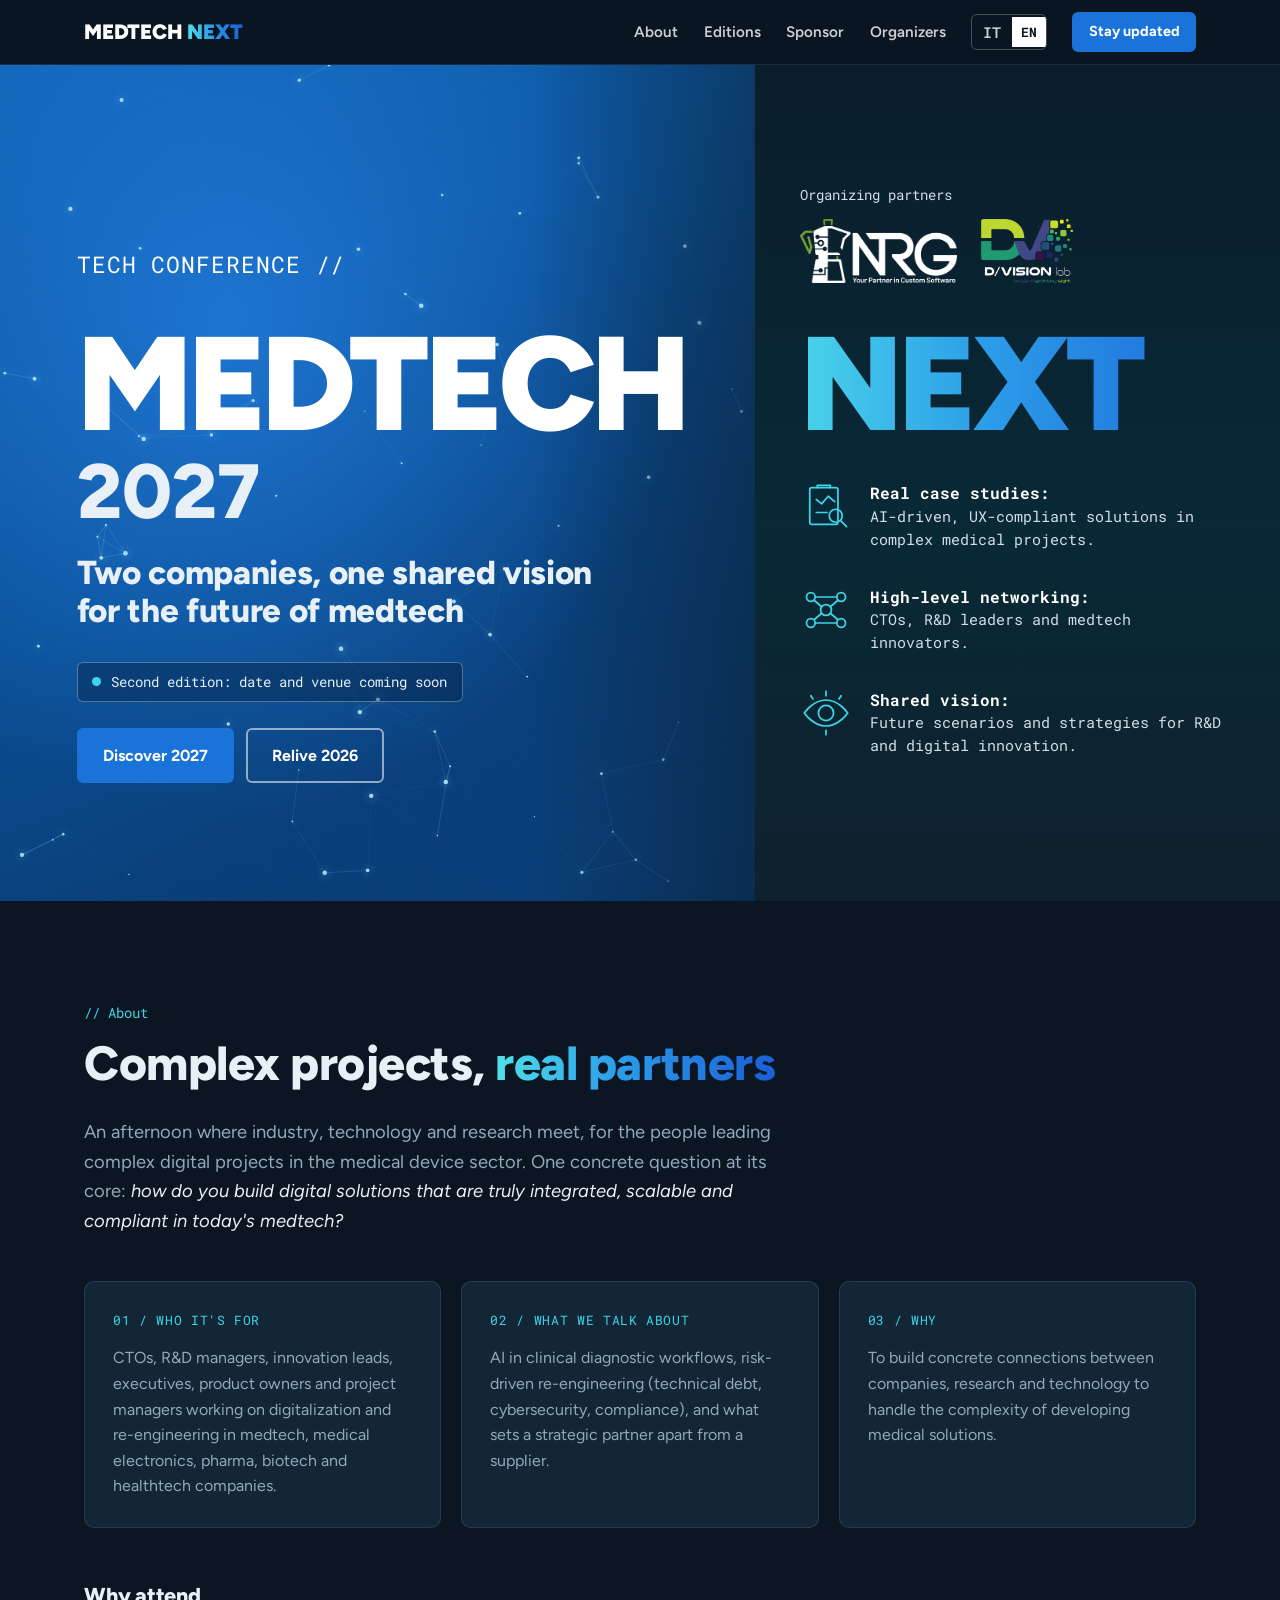
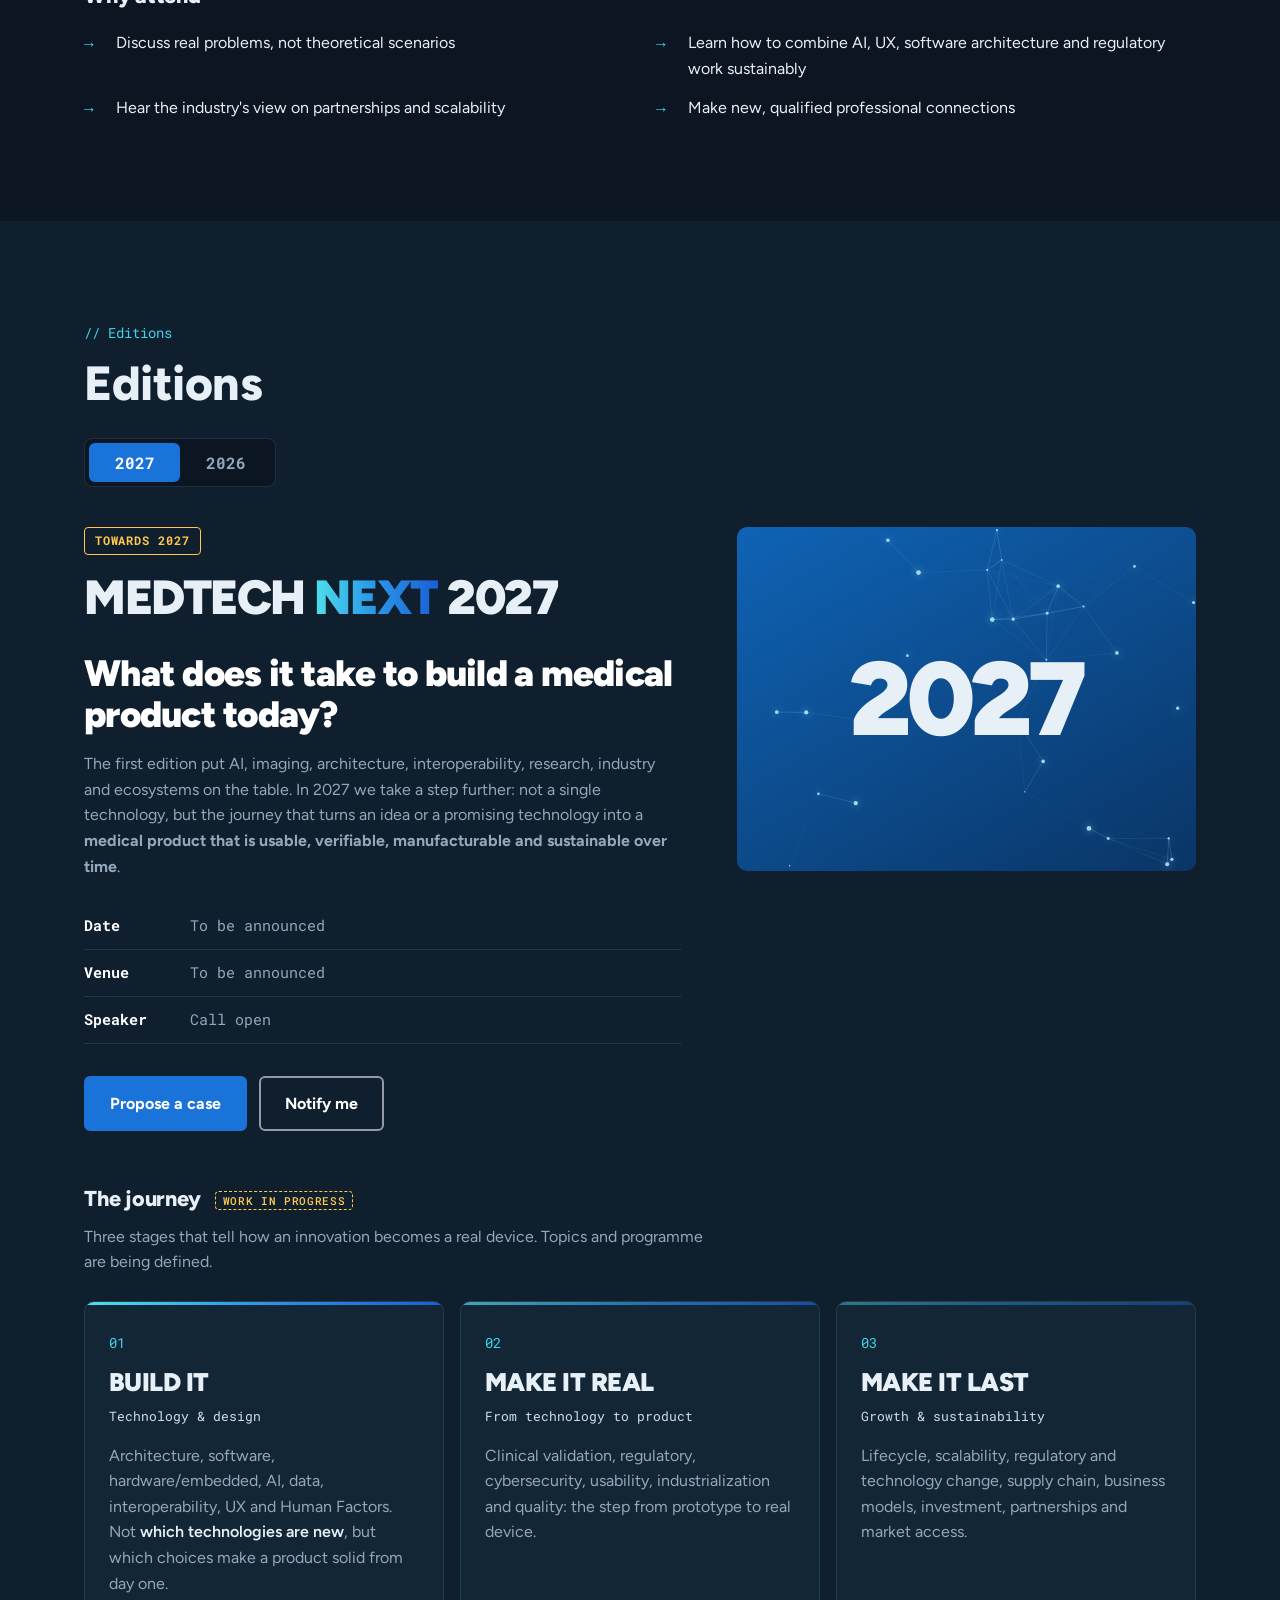
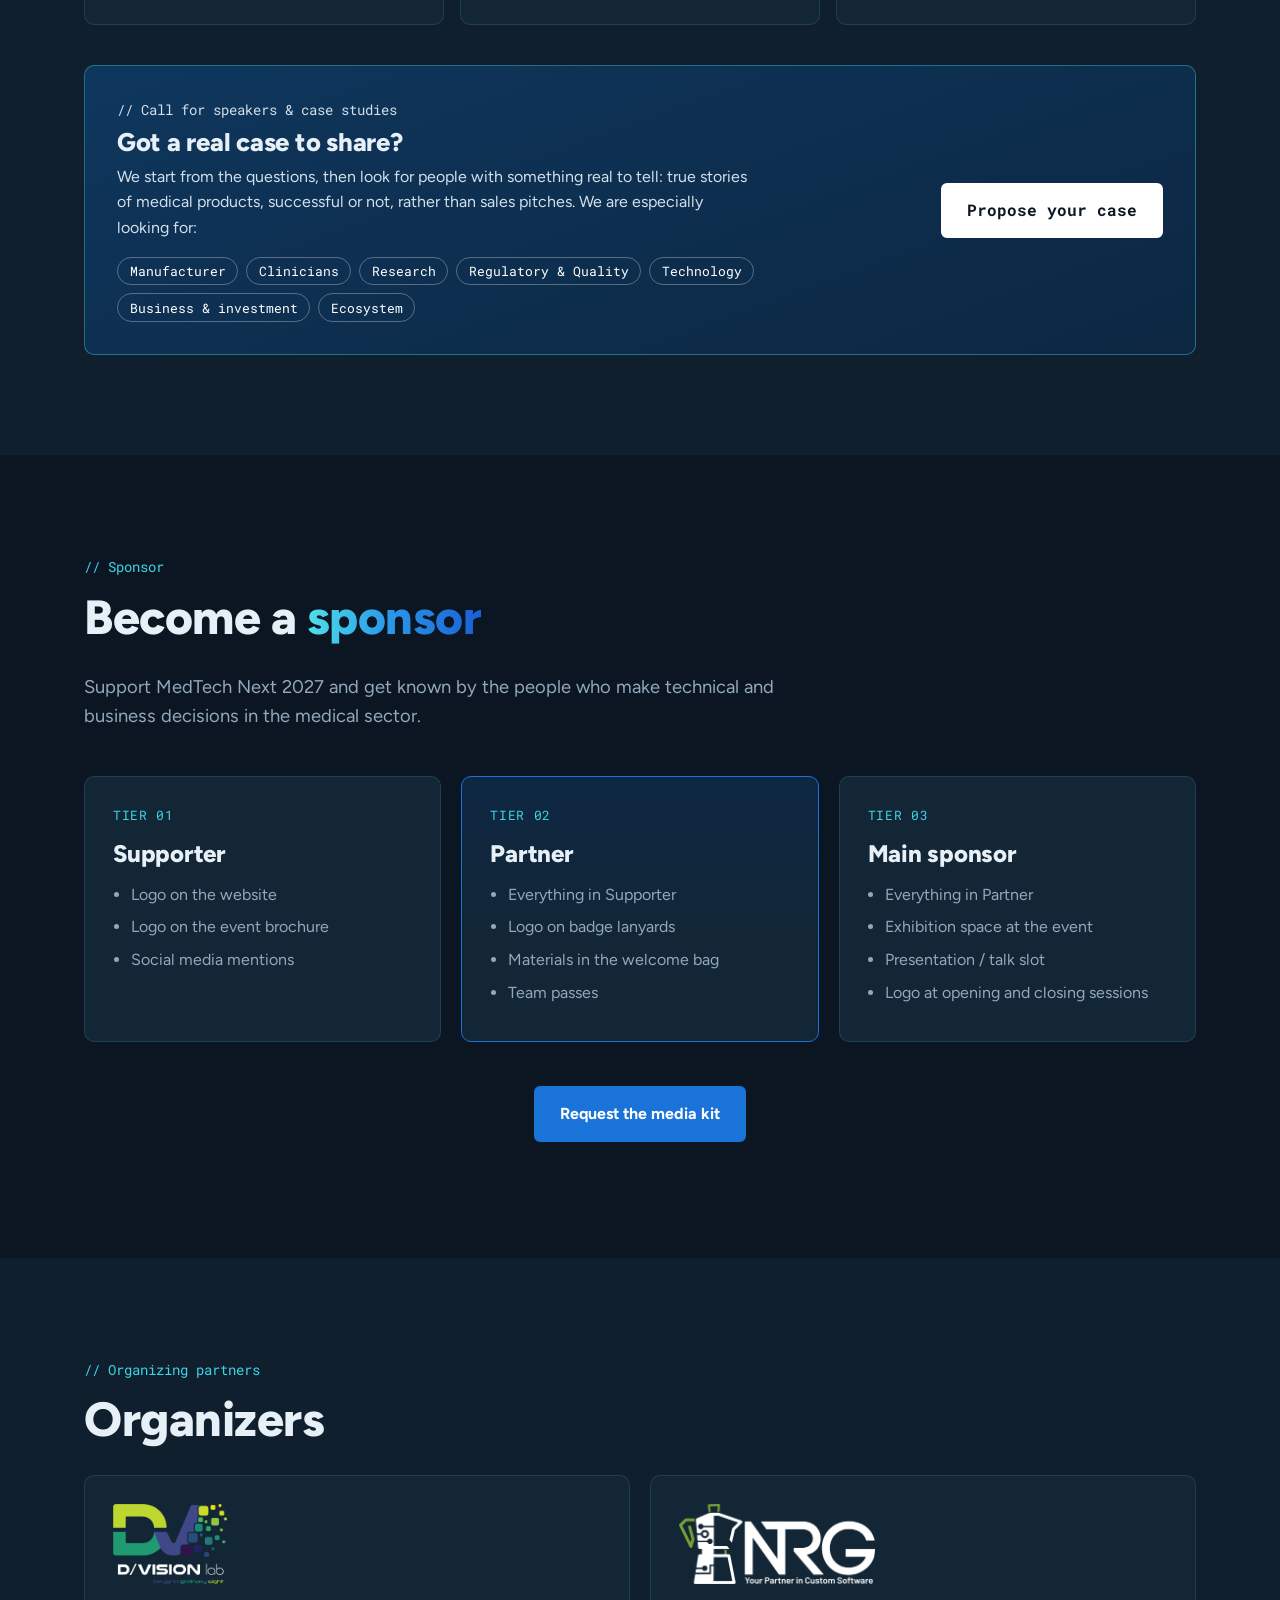
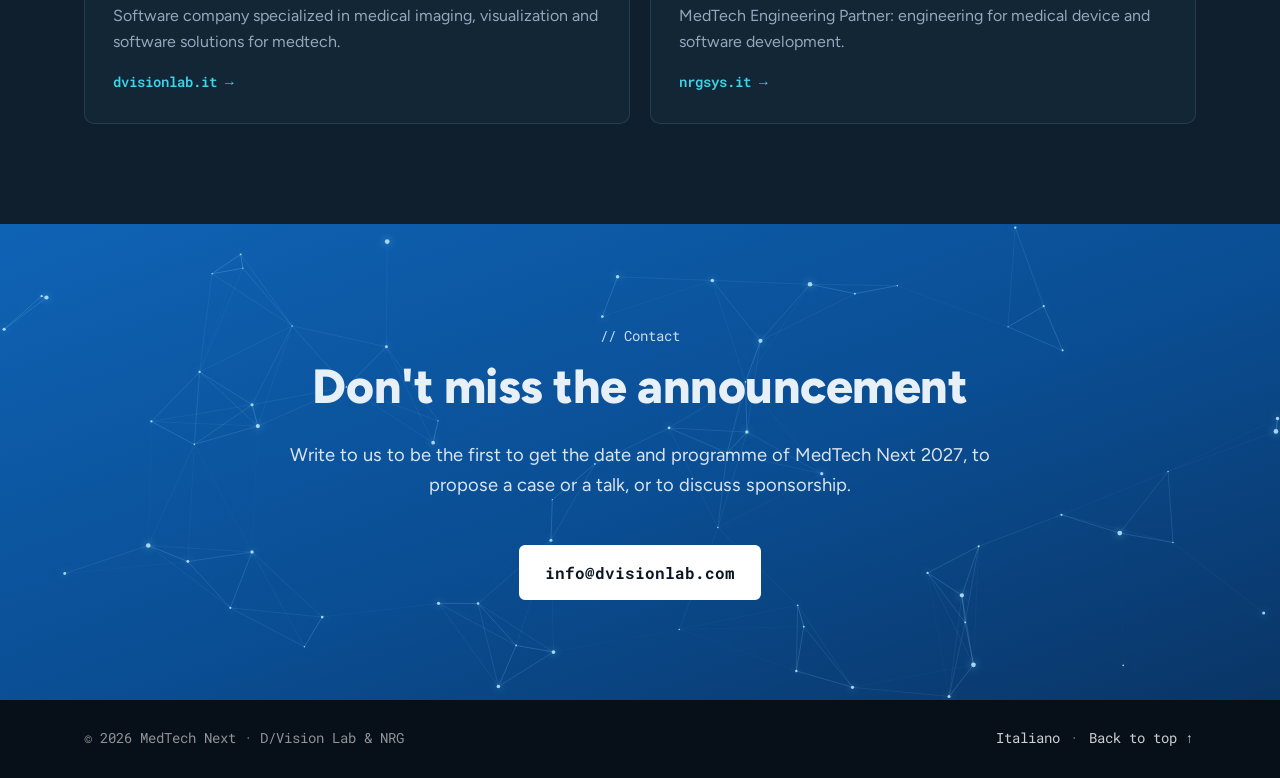
==== en/index.html @ fa831d1e "Add English version and the 2027 edition content Two languages - src/index.html is now the single te" ====
<!doctype html>
<!-- Generato da src/index.html con build.py: non modificare a mano -->
<html lang="en">
<head>
  <meta charset="utf-8">
  <meta name="viewport" content="width=device-width, initial-scale=1">
  <script>
    /* Lingua: alla prima visita della home segue il browser; la scelta manuale (IT/EN) viene ricordata. */
    (function () {
      try {
        if (/bot|crawl|spider|slurp|lighthouse|preview/i.test(navigator.userAgent)) return;
        var cur = 'en', pref = localStorage.getItem('mtn-lang');
        var nav = (navigator.languages && navigator.languages[0]) || navigator.language || '';
        var want = pref || (/^it\b/i.test(nav) ? 'it' : 'en');
        if (!pref && cur === 'en') return;
        if (want !== cur) location.replace((want === 'it' ? '/' : '/en/') + location.hash);
      } catch (e) {}
    })();
  </script>
  <title>MedTech Next | Tech conference on building medical products</title>
  <meta name="description" content="Tech conference by D/Vision Lab and NRG for medtech CTOs and R&amp;D leaders: what it takes to build a medical product today. After Milan 2026, back in 2027.">
  <link rel="canonical" href="https://medtechnext-conf.dvisionlab.com/en/">
  <link rel="alternate" hreflang="it" href="https://medtechnext-conf.dvisionlab.com/">
  <link rel="alternate" hreflang="en" href="https://medtechnext-conf.dvisionlab.com/en/">
  <link rel="alternate" hreflang="x-default" href="https://medtechnext-conf.dvisionlab.com/">
  <meta name="robots" content="index, follow, max-image-preview:large">
  <meta name="author" content="D/Vision Lab &amp; NRG">
  <meta name="theme-color" content="#0b1622">
  <link rel="icon" href="/favicon.svg" type="image/svg+xml">
  <link rel="icon" href="/favicon-32.png" type="image/png" sizes="32x32">
  <link rel="apple-touch-icon" href="/apple-touch-icon.png">

  <meta property="og:type" content="website">
  <meta property="og:site_name" content="MedTech Next">
  <meta property="og:locale" content="en_US">
  <meta property="og:locale:alternate" content="it_IT">
  <meta property="og:url" content="https://medtechnext-conf.dvisionlab.com/en/">
  <meta property="og:title" content="MedTech Next 2027 — What does it take to build a medical product today?">
  <meta property="og:description" content="Two companies, one shared vision for the future of medtech. The D/Vision Lab and NRG tech conference is back in 2027.">
  <meta property="og:image" content="https://medtechnext-conf.dvisionlab.com/assets/img/og-image-en.jpg">
  <meta property="og:image:width" content="1200">
  <meta property="og:image:height" content="630">
  <meta property="og:image:alt" content="MedTech Next 2027 — Tech conference by D/Vision Lab and NRG">
  <meta name="twitter:card" content="summary_large_image">
  <meta name="twitter:title" content="MedTech Next 2027 — Tech conference for the future of medtech">
  <meta name="twitter:description" content="What does it take to build a medical product today? The D/Vision Lab and NRG tech conference is back in 2027.">
  <meta name="twitter:image" content="https://medtechnext-conf.dvisionlab.com/assets/img/og-image-en.jpg">

  <script type="application/ld+json">
{
  "@context": "https://schema.org",
  "@graph": [
    {
      "@type": "WebSite",
      "@id": "https://medtechnext-conf.dvisionlab.com/#website",
      "url": "https://medtechnext-conf.dvisionlab.com/",
      "name": "MedTech Next",
      "inLanguage": [
        "it-IT",
        "en-US"
      ],
      "publisher": [
        {
          "@id": "https://medtechnext-conf.dvisionlab.com/#dvisionlab"
        },
        {
          "@id": "https://medtechnext-conf.dvisionlab.com/#nrg"
        }
      ]
    },
    {
      "@type": "Organization",
      "@id": "https://medtechnext-conf.dvisionlab.com/#dvisionlab",
      "name": "D/Vision Lab",
      "url": "https://www.dvisionlab.it",
      "logo": "https://medtechnext-conf.dvisionlab.com/assets/img/loghi/dvisionlab.png"
    },
    {
      "@type": "Organization",
      "@id": "https://medtechnext-conf.dvisionlab.com/#nrg",
      "name": "NRG",
      "url": "https://www.nrgsys.it/",
      "logo": "https://medtechnext-conf.dvisionlab.com/assets/img/loghi/nrg.png"
    },
    {
      "@type": "EventSeries",
      "@id": "https://medtechnext-conf.dvisionlab.com/#series",
      "name": "MedTech Next",
      "url": "https://medtechnext-conf.dvisionlab.com/en/",
      "description": "Tech conference by D/Vision Lab and NRG for the people leading complex digital projects in medical devices.",
      "organizer": [
        {
          "@id": "https://medtechnext-conf.dvisionlab.com/#dvisionlab"
        },
        {
          "@id": "https://medtechnext-conf.dvisionlab.com/#nrg"
        }
      ]
    },
    {
      "@type": "Event",
      "@id": "https://medtechnext-conf.dvisionlab.com/#edizione-2026",
      "name": "MedTech Next 2026",
      "description": "Complex projects, real partners: an afternoon where industry, technology and research meet on AI in diagnostic workflows, risk-driven re-engineering and partnerships in medtech.",
      "url": "https://medtechnext-conf.dvisionlab.com/en/#edizione-2026",
      "startDate": "2026-06-11T15:00:00+02:00",
      "endDate": "2026-06-11T18:00:00+02:00",
      "eventStatus": "https://schema.org/EventScheduled",
      "eventAttendanceMode": "https://schema.org/OfflineEventAttendanceMode",
      "inLanguage": "it-IT",
      "image": [
        "https://medtechnext-conf.dvisionlab.com/assets/img/2026/gallery/gruppo.webp",
        "https://medtechnext-conf.dvisionlab.com/assets/img/2026/gallery/sala.webp",
        "https://medtechnext-conf.dvisionlab.com/assets/img/2026/locandina.jpg"
      ],
      "superEvent": {
        "@id": "https://medtechnext-conf.dvisionlab.com/#series"
      },
      "location": {
        "@type": "Place",
        "name": "PoliHub Bovisa — Innovation Park & Startup Accelerator",
        "address": {
          "@type": "PostalAddress",
          "streetAddress": "Via Giovanni Durando 39",
          "postalCode": "20158",
          "addressLocality": "Milan",
          "addressRegion": "MI",
          "addressCountry": "IT"
        }
      },
      "organizer": [
        {
          "@id": "https://medtechnext-conf.dvisionlab.com/#dvisionlab"
        },
        {
          "@id": "https://medtechnext-conf.dvisionlab.com/#nrg"
        }
      ],
      "sponsor": [
        {
          "@type": "Organization",
          "name": "Confindustria Dispositivi Medici"
        },
        {
          "@type": "Organization",
          "name": "Cluster lombardo scienze della vita"
        },
        {
          "@type": "Organization",
          "name": "PoliHub"
        }
      ],
      "performer": [
        {
          "@type": "Person",
          "name": "Gabriele Dubini",
          "jobTitle": "Professor",
          "worksFor": {
            "@type": "Organization",
            "name": "Politecnico di Milano"
          }
        },
        {
          "@type": "Person",
          "name": "Simone Manini",
          "jobTitle": "President",
          "worksFor": {
            "@type": "Organization",
            "name": "D/Vision Lab"
          }
        },
        {
          "@type": "Person",
          "name": "Alessandro Rotilio",
          "jobTitle": "Medical Device Industry Executive"
        },
        {
          "@type": "Person",
          "name": "Valeria Glorioso",
          "jobTitle": "Head of Research Centre",
          "worksFor": {
            "@type": "Organization",
            "name": "Confindustria Dispositivi Medici"
          }
        },
        {
          "@type": "Person",
          "name": "Pasquale Pedicini",
          "jobTitle": "Sales Manager",
          "worksFor": {
            "@type": "Organization",
            "name": "GMM Group"
          }
        },
        {
          "@type": "Person",
          "name": "Sofia Mosci",
          "jobTitle": "Senior Manager",
          "worksFor": {
            "@type": "Organization",
            "name": "Camelot Biomedical Systems"
          }
        },
        {
          "@type": "Person",
          "name": "Marco Ciambrone",
          "jobTitle": "CTO",
          "worksFor": {
            "@type": "Organization",
            "name": "NRG"
          }
        },
        {
          "@type": "Person",
          "name": "Felice Lopane",
          "jobTitle": "Managing Director",
          "worksFor": {
            "@type": "Organization",
            "name": "BION Cluster Lombardo Scienze della Vita"
          }
        }
      ],
      "offers": {
        "@type": "Offer",
        "price": "0",
        "priceCurrency": "EUR",
        "availability": "https://schema.org/SoldOut",
        "url": "https://www.eventbrite.it/e/biglietti-medtech-next-2026-1977923893610",
        "validFrom": "2026-05-01T00:00:00+02:00"
      },
      "isAccessibleForFree": true
    }
  ]
}
  </script>

  <link rel="preconnect" href="https://fonts.googleapis.com">
  <link rel="preconnect" href="https://fonts.gstatic.com" crossorigin>
  <link rel="preload" as="style" href="https://fonts.googleapis.com/css2?family=Figtree:wght@400;600;700;800;900&family=Roboto+Mono:wght@400;500;700&display=swap">
  <link rel="stylesheet" href="https://fonts.googleapis.com/css2?family=Figtree:wght@400;600;700;800;900&family=Roboto+Mono:wght@400;500;700&display=swap" media="print" onload="this.media='all'">
  <noscript><link rel="stylesheet" href="https://fonts.googleapis.com/css2?family=Figtree:wght@400;600;700;800;900&family=Roboto+Mono:wght@400;500;700&display=swap"></noscript>
  <link rel="stylesheet" href="/assets/css/style.css?v=35c4df0b">
</head>
<body>

  <!-- ===================== HEADER ===================== -->
  <header class="site-header">
    <div class="container header-inner">
      <a href="#top" class="brand">MEDTECH <span>NEXT</span></a>
      <button class="nav-toggle" aria-expanded="false" aria-controls="nav" aria-label="Open menu">
        <span></span><span></span><span></span>
      </button>
      <nav id="nav" class="nav">
        <a href="#about">About</a>
        <a href="#edizioni">Editions</a>
        <a href="#sponsor">Sponsor</a>
        <a href="#organizzatori">Organizers</a>
        <span class="lang-switch mono" aria-label="Language">
          <a href="/" hreflang="it" lang="it" data-set-lang="it" title="Italiano">IT</a><span aria-current="true">EN</span>
        </span>
        <a href="#contatti" class="btn btn-small">Stay updated</a>
      </nav>
    </div>
  </header>

  <main id="top">

    <!-- ===================== HERO (stile locandina: pannello blu + pannello scuro) ===================== -->
    <section class="hero">
      <div class="hero-bg" aria-hidden="true"><canvas class="network"></canvas></div>

      <p class="mono eyebrow hero-l">TECH CONFERENCE //</p>
      <div class="hero-r side-block">
        <p class="mono side-label">Organizing partners</p>
        <div class="side-logos">
          <img src="/assets/img/loghi/nrg.png" alt="NRG — Your Partner in Custom Software" width="800" height="326">
          <img src="/assets/img/loghi/dvisionlab.png" alt="D/Vision Lab" width="556" height="389">
        </div>
      </div>

      <h1 class="wordmark"><span class="hero-l">MEDTECH</span> <span class="hero-r grad">NEXT</span></h1>

      <div class="hero-l hero-content">
        <p class="year">2027</p>
        <p class="claim">Two companies, one shared vision for the future of medtech</p>
        <div class="announce mono">
          <span class="pulse" aria-hidden="true"></span>
          Second edition: date and venue coming soon
        </div>
        <div class="hero-cta">
          <a href="#edizione-2027" class="btn" data-tab-link="2027">Discover 2027</a>
          <a href="#edizione-2026" class="btn btn-ghost" data-tab-link="2026">Relive 2026</a>
        </div>
      </div>

      <ul class="hero-r features">
        <li>
          <svg viewBox="0 0 48 48" aria-hidden="true"><rect x="9" y="7" width="26" height="34" rx="2"/><path d="M16 7v-2h12v2M15 18l5 4 6-7 6 5M15 30h10"/><circle cx="33" cy="33" r="6"/><path d="M37.5 37.5 43 43"/></svg>
          <div><strong class="mono">Real case studies:</strong><span class="mono">AI-driven, UX-compliant solutions in complex medical projects.</span></div>
        </li>
        <li>
          <svg viewBox="0 0 48 48" aria-hidden="true"><circle cx="24" cy="24" r="5"/><circle cx="10" cy="12" r="4"/><circle cx="38" cy="12" r="4"/><circle cx="10" cy="36" r="4"/><circle cx="38" cy="36" r="4"/><path d="M13 15l7 6M35 15l-7 6M13 33l7-6M35 33l-7-6M14 12h20M14 36h20"/></svg>
          <div><strong class="mono">High-level networking:</strong><span class="mono">CTOs, R&amp;D leaders and medtech innovators.</span></div>
        </li>
        <li>
          <svg viewBox="0 0 48 48" aria-hidden="true"><path d="M4 24s8-12 20-12 20 12 20 12-8 12-20 12S4 24 4 24z"/><circle cx="24" cy="24" r="7"/><path d="M24 4v4M10 8l2 3M38 8l-2 3M24 40v4"/></svg>
          <div><strong class="mono">Shared vision:</strong><span class="mono">Future scenarios and strategies for R&amp;D and digital innovation.</span></div>
        </li>
      </ul>
    </section>

    <!-- ===================== ABOUT ===================== -->
    <section id="about" class="section">
      <div class="container">
        <p class="mono kicker">// About</p>
        <h2>Complex projects, <span class="grad">real partners</span></h2>
        <p class="section-lead">
          An afternoon where industry, technology and research meet, for the people leading complex
          digital projects in the medical device sector. One concrete question at its core:
          <em>how do you build digital solutions that are truly integrated, scalable and compliant in today's medtech?</em>
        </p>
        <div class="cards cards-3">
          <article class="card">
            <p class="mono card-tag">01 / Who it's for</p>
            <p>CTOs, R&amp;D managers, innovation leads, executives, product owners and project managers working on digitalization and re-engineering in medtech, medical electronics, pharma, biotech and healthtech companies.</p>
          </article>
          <article class="card">
            <p class="mono card-tag">02 / What we talk about</p>
            <p>AI in clinical diagnostic workflows, risk-driven re-engineering (technical debt, cybersecurity, compliance), and what sets a strategic partner apart from a supplier.</p>
          </article>
          <article class="card">
            <p class="mono card-tag">03 / Why</p>
            <p>To build concrete connections between companies, research and technology to handle the complexity of developing medical solutions.</p>
          </article>
        </div>
        <h3 class="subhead">Why attend</h3>
        <ul class="checklist">
          <li>Discuss real problems, not theoretical scenarios</li>
          <li>Learn how to combine AI, UX, software architecture and regulatory work sustainably</li>
          <li>Hear the industry's view on partnerships and scalability</li>
          <li>Make new, qualified professional connections</li>
        </ul>
      </div>
    </section>

    <!-- ===================== EDIZIONI (tab) ===================== -->
    <section id="edizioni" class="section section-alt">
      <div class="container">
        <p class="mono kicker">// Editions</p>
        <h2>Editions</h2>

        <div class="tabs" role="tablist" aria-label="MedTech Next editions">
          <button role="tab" id="tab-2027" aria-controls="panel-2027" aria-selected="true">2027</button>
          <button role="tab" id="tab-2026" aria-controls="panel-2026" aria-selected="false" tabindex="-1">2026</button>
        </div>

        <!-- 2027 -->
        <div role="tabpanel" id="panel-2027" aria-labelledby="tab-2027" class="tab-panel">
          <div class="edition-grid">
            <div>
              <span class="badge badge-soon mono">Towards 2027</span>
              <h3 class="edition-title">MEDTECH <span class="grad">NEXT</span> 2027</h3>
              <p class="big-question" lang="en">What does it take to build a medical product today?</p>
              
              <p>
                The first edition put AI, imaging, architecture, interoperability, research, industry and
                ecosystems on the table. In 2027 we take a step further: not a single technology, but the
                journey that turns an idea or a promising technology into a
                <strong>medical product that is usable, verifiable, manufacturable and sustainable over time</strong>.
              </p>
              <ul class="facts mono">
                <li><strong>Date</strong><span>To be announced</span></li>
                <li><strong>Venue</strong><span>To be announced</span></li>
                <li><strong>Speaker</strong><span>Call open</span></li>
              </ul>
              <div class="hero-cta">
                <a href="#call-2027" class="btn">Propose a case</a>
                <a href="#contatti" class="btn btn-ghost">Notify me</a>
              </div>
            </div>
            <div class="teaser" aria-hidden="true">
              <canvas class="network network-small"></canvas>
              <span>2027</span>
            </div>
          </div>

          <h4 class="subhead">The journey <span class="wip mono">work in progress</span></h4>
          <p class="path-intro">Three stages that tell how an innovation becomes a real device. Topics and programme are being defined.</p>
          <ol class="path">
            <li class="path-step">
              <span class="path-num mono">01</span>
              <h5 lang="en">BUILD IT</h5>
              <p class="path-sub mono">Technology &amp; design</p>
              <p>Architecture, software, hardware/embedded, AI, data, interoperability, UX and Human Factors. Not <em>which technologies are new</em>, but which choices make a product solid from day one.</p>
            </li>
            <li class="path-step">
              <span class="path-num mono">02</span>
              <h5 lang="en">MAKE IT REAL</h5>
              <p class="path-sub mono">From technology to product</p>
              <p>Clinical validation, regulatory, cybersecurity, usability, industrialization and quality: the step from prototype to real device.</p>
            </li>
            <li class="path-step">
              <span class="path-num mono">03</span>
              <h5 lang="en">MAKE IT LAST</h5>
              <p class="path-sub mono">Growth &amp; sustainability</p>
              <p>Lifecycle, scalability, regulatory and technology change, supply chain, business models, investment, partnerships and market access.</p>
            </li>
          </ol>

          <div class="call" id="call-2027">
            <div>
              <p class="mono kicker">// Call for speakers &amp; case studies</p>
              <h4>Got a real case to share?</h4>
              <p>We start from the questions, then look for people with something real to tell: true stories of medical products, successful or not, rather than sales pitches. We are especially looking for:</p>
              <ul class="tags mono">
                <li>Manufacturer</li>
                <li>Clinicians</li>
                <li>Research</li>
                <li>Regulatory &amp; Quality</li>
                <li>Technology</li>
                <li>Business &amp; investment</li>
                <li>Ecosystem</li>
              </ul>
            </div>
            <a class="btn btn-light" href="mailto:info@dvisionlab.com?subject=Speaker%20%2F%20case%20study%20proposal%20-%20MedTech%20Next%202027&amp;body=Name%20and%20role%3A%0ACompany%20%2F%20organization%3A%0AStage%20(Build%20it%20%2F%20Make%20it%20real%20%2F%20Make%20it%20last)%3A%0AThe%20case%20in%20a%20few%20lines%3A%0A">Propose your case</a>
          </div>
        </div>

        <!-- 2026 -->
        <div role="tabpanel" id="panel-2026" aria-labelledby="tab-2026" class="tab-panel" hidden>
          <div class="edition-grid">
            <div>
              <span class="badge mono">First edition</span>
              <h3 class="edition-title">MEDTECH <span class="grad">NEXT</span> 2026</h3>
              <p class="tagline mono">Complex projects, real partners</p>
              <p>
                On 11 June 2026, PoliHub in Milan hosted the first edition of MedTech Next: an afternoon
                for the people leading complex digital projects in medical devices, from AI built into
                diagnostic workflows to risk-driven re-engineering of devices, with voices from Politecnico
                di Milano, Confindustria Dispositivi Medici, BION Lombardy Life Sciences Cluster and industry.
              </p>
              <ul class="facts mono">
                <li><strong>Date</strong><span>Thu 11 June 2026 · 3–6 pm</span></li>
                <li><strong>Venue</strong><span>PoliHub Bovisa, Via Durando 39, 20158 Milan, Italy</span></li>
                <li><strong>Language</strong><span>Italian</span></li>
              </ul>
              <div class="stats">
                <div class="stat"><span class="stat-num">61</span><span class="stat-label mono">attendees</span></div>
                <div class="stat"><span class="stat-num">8</span><span class="stat-label mono">speaker</span></div>
                <div class="stat"><span class="stat-num">3</span><span class="stat-label mono">patrons</span></div>
              </div>
            </div>
            <a class="poster" href="/assets/img/2026/locandina.jpg" target="_blank" rel="noopener">
              <img src="/assets/img/2026/locandina-800.webp" alt="MedTech Next 2026 poster: Thursday 11 June, PoliHub Bovisa, Milan, 3–6 pm" width="800" height="1128" loading="lazy">
            </a>
          </div>

          <h4 class="subhead">Speaker</h4>
          <!-- Foto speaker: assets/img/speakers/<nome-cognome>.jpg (quadrata, ~400px). Se manca restano le iniziali. -->
          <div class="speakers">
            <div class="speaker"><div class="avatar">GD<img src="/assets/img/speakers/gabriele-dubini.jpg" alt="Gabriele Dubini" loading="lazy" onerror="this.remove()"></div><strong>Gabriele Dubini</strong><span>Professor, Politecnico di Milano</span></div>
            <div class="speaker"><div class="avatar">SM<img src="/assets/img/speakers/simone-manini.jpg" alt="Simone Manini" loading="lazy" onerror="this.remove()"></div><strong>Simone Manini</strong><span>President, D/Vision Lab</span></div>
            <div class="speaker"><div class="avatar">AR<img src="/assets/img/speakers/alessandro-rotilio.jpg" alt="Alessandro Rotilio" loading="lazy" onerror="this.remove()"></div><strong>Alessandro Rotilio</strong><span>Medical Device Industry Executive</span></div>
            <div class="speaker"><div class="avatar">VG<img src="/assets/img/speakers/valeria-glorioso.jpg" alt="Valeria Glorioso" loading="lazy" onerror="this.remove()"></div><strong>Valeria Glorioso</strong><span>Head of Research Centre, Confindustria Dispositivi Medici</span></div>
            <div class="speaker"><div class="avatar">PP<img src="/assets/img/speakers/pasquale-pedicini.jpg" alt="Pasquale Pedicini" loading="lazy" onerror="this.remove()"></div><strong>Pasquale Pedicini</strong><span>Sales Manager, GMM Group</span></div>
            <div class="speaker"><div class="avatar">SM<img src="/assets/img/speakers/sofia-mosci.jpg" alt="Sofia Mosci" loading="lazy" onerror="this.remove()"></div><strong>Sofia Mosci</strong><span>Senior Manager, Camelot Biomedical Systems</span></div>
            <div class="speaker"><div class="avatar">MC<img src="/assets/img/speakers/marco-ciambrone.jpg" alt="Marco Ciambrone" loading="lazy" onerror="this.remove()"></div><strong>Marco Ciambrone</strong><span>CTO, NRG</span></div>
            <div class="speaker"><div class="avatar">FL<img src="/assets/img/speakers/felice-lopane.jpg" alt="Felice Lopane" loading="lazy" onerror="this.remove()"></div><strong>Felice Lopane</strong><span>Managing Director, BION Lombardy Life Sciences Cluster</span></div>
          </div>

          <h4 class="subhead">Programme</h4>
          <p class="path-intro">Talks were held in Italian; titles translated.</p>
          <ol class="agenda">
            <li><time class="mono">15:00</time><span><strong>From vision to collaboration: the strategic context of MedTech Next 2026</strong><small class="mono">Gabriele Dubini — Politecnico di Milano</small></span></li>
            <li><time class="mono">15:20</time><span><strong>From the machine to AI: (really) building an integrated diagnostic workflow</strong><small class="mono">Simone Manini — D/Vision Lab</small><p class="abstract">A project born from three companies with complementary skills: imaging, artificial intelligence and medical devices. The goal: bring AI diagnostics into the real clinical workflow, overcoming technology silos, integration challenges and usability constraints. The result? A concrete, scalable solution that is already in use.</p></span></li>
            <li><time class="mono">15:40</time><span><strong>Audience Q&amp;A</strong></span></li>
            <li><time class="mono">15:50</time><span><strong>From local innovation to the global market: lessons from the medtech industry</strong><small class="mono">Alessandro Rotilio — Medical Device Industry Executive</small></span></li>
            <li><time class="mono">16:10</time><span><strong>Beyond technology: what the data say about MedTech in Italy</strong><small class="mono">Valeria Glorioso — Confindustria Dispositivi Medici Research Centre</small></span></li>
            <li><time class="mono">16:30</time><span><strong>When AI becomes a system and transforms development, integration and clinical workflow</strong><small class="mono">Pasquale Pedicini — GMM Group</small></span></li>
            <li><time class="mono">16:45</time><span><strong>AI and innovation models in medtech: vision and strategy for growth</strong><small class="mono">Sofia Mosci — Camelot Biomedical Systems</small></span></li>
            <li><time class="mono">17:10</time><span><strong>Risk-driven re-engineering for medical devices</strong><small class="mono">Marco Ciambrone — NRG</small><p class="abstract">In MedTech the challenge is no longer just designing new products, but keeping existing ones alive amid constant regulatory, technological and cybersecurity change. A risk-driven software re-engineering approach born from hands-on work with manufacturers and industrial partners: architectural analysis, technical debt management and controlled integration of new modules, turning complexity into a competitive advantage.</p></span></li>
            <li><time class="mono">17:30</time><span><strong>Audience Q&amp;A</strong></span></li>
            <li><time class="mono">17:45</time><span><strong>The Cluster as a partnership platform for Life Science innovation</strong><small class="mono">Felice Lopane — BION Lombardy Life Sciences Cluster</small></span></li>
            <li><time class="mono">18:00</time><span><strong>Networking</strong></span></li>
          </ol>

          <h4 class="subhead">Under the patronage of</h4>
          <div class="logos">
            <img src="/assets/img/loghi/confindustria-dm.png" alt="Confindustria Dispositivi Medici" width="148" height="100" loading="lazy">
            <img src="/assets/img/loghi/cluster-lombardo.png" alt="Cluster lombardo scienze della vita" width="148" height="108" loading="lazy">
            <img src="/assets/img/loghi/polihub.png" alt="PoliHub — Innovation Park &amp; Startup Accelerator" width="152" height="104" loading="lazy">
          </div>

          <h4 class="subhead">Gallery</h4>
          <div class="gallery">
            <a href="/assets/img/2026/gallery/gruppo.webp" target="_blank" rel="noopener" class="feature"><img src="/assets/img/2026/gallery/gruppo-sm.webp" srcset="/assets/img/2026/gallery/gruppo-sm.webp 700w, /assets/img/2026/gallery/gruppo.webp 1600w" sizes="(max-width: 720px) 100vw, 760px" alt="Group photo of the speakers and organizers of MedTech Next 2026 at PoliHub" width="700" height="467" loading="lazy"></a>
            <a href="/assets/img/2026/gallery/apertura.webp" target="_blank" rel="noopener"><img src="/assets/img/2026/gallery/apertura-sm.webp" srcset="/assets/img/2026/gallery/apertura-sm.webp 700w, /assets/img/2026/gallery/apertura.webp 1600w" sizes="(max-width: 720px) 50vw, 380px" alt="The opening slide of MedTech Next 2026 on screen" width="700" height="467" loading="lazy"></a>
            <a href="/assets/img/2026/gallery/sala.webp" target="_blank" rel="noopener"><img src="/assets/img/2026/gallery/sala-sm.webp" srcset="/assets/img/2026/gallery/sala-sm.webp 700w, /assets/img/2026/gallery/sala.webp 1600w" sizes="(max-width: 720px) 50vw, 380px" alt="The packed PoliHub Bovisa room during MedTech Next 2026" width="700" height="467" loading="lazy"></a>
            <a href="/assets/img/2026/gallery/talk-dvisionlab.webp" target="_blank" rel="noopener"><img src="/assets/img/2026/gallery/talk-dvisionlab-sm.webp" srcset="/assets/img/2026/gallery/talk-dvisionlab-sm.webp 700w, /assets/img/2026/gallery/talk-dvisionlab.webp 1600w" sizes="(max-width: 720px) 50vw, 380px" alt="The D/Vision Lab talk on the AI-integrated diagnostic workflow" width="700" height="467" loading="lazy"></a>
            <a href="/assets/img/2026/gallery/speaker-1.webp" target="_blank" rel="noopener"><img src="/assets/img/2026/gallery/speaker-1-sm.webp" srcset="/assets/img/2026/gallery/speaker-1-sm.webp 700w, /assets/img/2026/gallery/speaker-1.webp 1600w" sizes="(max-width: 720px) 50vw, 380px" alt="A speaker during their talk at MedTech Next 2026" width="700" height="467" loading="lazy"></a>
            <a href="/assets/img/2026/gallery/speaker-2.webp" target="_blank" rel="noopener"><img src="/assets/img/2026/gallery/speaker-2-sm.webp" srcset="/assets/img/2026/gallery/speaker-2-sm.webp 700w, /assets/img/2026/gallery/speaker-2.webp 1600w" sizes="(max-width: 720px) 50vw, 380px" alt="A talk on medical software at MedTech Next 2026" width="700" height="467" loading="lazy"></a>
            <a href="/assets/img/2026/gallery/speaker-3.webp" target="_blank" rel="noopener"><img src="/assets/img/2026/gallery/speaker-3-sm.webp" srcset="/assets/img/2026/gallery/speaker-3-sm.webp 700w, /assets/img/2026/gallery/speaker-3.webp 1600w" sizes="(max-width: 720px) 50vw, 380px" alt="A speaker presents a case study at MedTech Next 2026" width="700" height="467" loading="lazy"></a>
            <a href="/assets/img/2026/gallery/pubblico.webp" target="_blank" rel="noopener"><img src="/assets/img/2026/gallery/pubblico-sm.webp" srcset="/assets/img/2026/gallery/pubblico-sm.webp 700w, /assets/img/2026/gallery/pubblico.webp 1600w" sizes="(max-width: 720px) 50vw, 380px" alt="The audience of MedTech Next 2026 at PoliHub Bovisa" width="700" height="467" loading="lazy"></a>
            <a href="/assets/img/2026/gallery/polihub.webp" target="_blank" rel="noopener"><img src="/assets/img/2026/gallery/polihub-sm.webp" srcset="/assets/img/2026/gallery/polihub-sm.webp 700w, /assets/img/2026/gallery/polihub.webp 1600w" sizes="(max-width: 720px) 50vw, 380px" alt="The glass walls of PoliHub Bovisa during MedTech Next 2026" width="700" height="467" loading="lazy"></a>
          </div>
          <p class="gallery-note mono">Photos: MedTech Next 2026, PoliHub Bovisa — Milan</p>
        </div>
      </div>
    </section>

    <!-- ===================== SPONSOR ===================== -->
    <section id="sponsor" class="section">
      <div class="container">
        <p class="mono kicker">// Sponsor</p>
        <h2>Become a <span class="grad">sponsor</span></h2>
        <p class="section-lead">
          Support MedTech Next 2027 and get known by the people who make technical
          and business decisions in the medical sector.
        </p>

        <!-- TODO: definire pacchetti, benefit e prezzi -->
        <div class="cards cards-3 tiers">
          <article class="card tier">
            <p class="mono card-tag">Tier 01</p>
            <h3>Supporter</h3>
            <ul>
              <li>Logo on the website</li>
              <li>Logo on the event brochure</li>
              <li>Social media mentions</li>
            </ul>
          </article>
          <article class="card tier tier-featured">
            <p class="mono card-tag">Tier 02</p>
            <h3>Partner</h3>
            <ul>
              <li>Everything in Supporter</li>
              <li>Logo on badge lanyards</li>
              <li>Materials in the welcome bag</li>
              <li>Team passes</li>
            </ul>
          </article>
          <article class="card tier">
            <p class="mono card-tag">Tier 03</p>
            <h3>Main sponsor</h3>
            <ul>
              <li>Everything in Partner</li>
              <li>Exhibition space at the event</li>
              <li>Presentation / talk slot</li>
              <li>Logo at opening and closing sessions</li>
            </ul>
          </article>
        </div>
        <p class="center cta-row">
          <a class="btn" href="mailto:info@dvisionlab.com?subject=Sponsorship%20MedTech%20Next%202027">Request the media kit</a>
        </p>
      </div>
    </section>

    <!-- ===================== ORGANIZZATORI ===================== -->
    <section id="organizzatori" class="section section-alt">
      <div class="container">
        <p class="mono kicker">// Organizing partners</p>
        <h2>Organizers</h2>
        <div class="cards cards-2">
          <article class="card org">
            <img src="/assets/img/loghi/dvisionlab.png" alt="D/Vision Lab" width="556" height="389" loading="lazy">
            <p>Software company specialized in medical imaging, visualization and software solutions for medtech.</p>
            <a class="mono" href="https://www.dvisionlab.it" target="_blank" rel="noopener">dvisionlab.it →</a>
          </article>
          <article class="card org">
            <img src="/assets/img/loghi/nrg.png" alt="NRG" width="800" height="326" loading="lazy">
            <p>MedTech Engineering Partner: engineering for medical device and software development.</p>
            <a class="mono" href="https://www.nrgsys.it/" target="_blank" rel="noopener">nrgsys.it →</a>
          </article>
        </div>
      </div>
    </section>

    <!-- ===================== CONTATTI ===================== -->
    <section id="contatti" class="section cta-section">
      <canvas class="network" aria-hidden="true"></canvas>
      <div class="container narrow center">
        <p class="mono kicker">// Contact</p>
        <h2>Don't miss the announcement</h2>
        <p class="section-lead">
          Write to us to be the first to get the date and programme of MedTech Next 2027,
          to propose a case or a talk, or to discuss sponsorship.
        </p>
        <a class="btn btn-light" href="mailto:info@dvisionlab.com?subject=MedTech%20Next%202027">info@dvisionlab.com</a>
      </div>
    </section>
  </main>

  <dialog class="lightbox" aria-label="Enlarged photo">
    <div class="lb-bar">
      <span class="lb-count mono" aria-live="polite"></span>
      <button class="lb-close mono" type="button">Close <span aria-hidden="true">✕</span></button>
    </div>
    <button class="lb-nav lb-prev" type="button" aria-label="Previous photo">‹</button>
    <img alt="">
    <button class="lb-nav lb-next" type="button" aria-label="Next photo">›</button>
  </dialog>

  <footer class="site-footer">
    <div class="container footer-inner mono">
      <span>© <span id="year"></span> MedTech Next · D/Vision Lab &amp; NRG</span>
      <span class="footer-links"><a href="/" hreflang="it" lang="it" data-set-lang="it">Italiano</a> · <a href="#top">Back to top ↑</a></span>
    </div>
  </footer>

  <script src="/assets/js/main.js?v=35c4df0b"></script>
</body>
</html>
---- assets/css/style.css ----
/* Palette ispirata alla locandina MedTech Next 2026 */
:root {
  --ink: #0b1622;        /* sfondo principale (pannello scuro locandina) */
  --ink-2: #0f1f2e;      /* sfondo alternato */
  --panel: #0a1d2c;
  --card: #122636;
  --line: rgba(120, 180, 230, .16);
  --blue: #0b58a0;       /* blu elettrico locandina */
  --blue-2: #1a73d9;
  --cyan: #3fd4e8;
  --text: #e8f0f7;
  --muted: #93a8bc;
  --grad: linear-gradient(90deg, #4fe0ea 0%, #2b9be8 45%, #1a5fd6 100%);
  --radius: 10px;
  --max: 1160px;
  --sans: 'Figtree', system-ui, -apple-system, Segoe UI, Roboto, sans-serif;
  --mono: 'Roboto Mono', ui-monospace, SFMono-Regular, Menlo, monospace;
}

* { box-sizing: border-box; }
html { scroll-behavior: smooth; scroll-padding-top: 72px; }
body {
  margin: 0; font-family: var(--sans); color: var(--text); background: var(--ink);
  line-height: 1.6; -webkit-font-smoothing: antialiased;
}
img { max-width: 100%; height: auto; display: block; }
a { color: var(--cyan); }
h1, h2, h3, h4 { line-height: 1.1; margin: 0 0 .6em; font-weight: 800; letter-spacing: -.01em; }
h2 { font-size: clamp(2rem, 4vw, 3rem); }
.mono { font-family: var(--mono); }
.grad {
  background: var(--grad); -webkit-background-clip: text; background-clip: text;
  color: transparent; -webkit-text-fill-color: transparent;
}

.container { width: 100%; max-width: var(--max); margin: 0 auto; padding: 0 24px; }
.narrow { max-width: 760px; }
.center { text-align: center; }

/* Buttons */
.btn {
  display: inline-block; padding: .8em 1.5em; border-radius: 6px;
  background: var(--blue-2); color: #fff; font-weight: 700; text-decoration: none;
  border: 2px solid var(--blue-2); transition: background .2s, border-color .2s, color .2s, transform .2s;
}
.btn:hover { background: #2a86f0; border-color: #2a86f0; transform: translateY(-1px); }
.btn-ghost { background: transparent; border-color: rgba(255,255,255,.55); }
.btn-ghost:hover { background: rgba(255,255,255,.1); border-color: #fff; }
.btn-light { background: #fff; color: var(--ink); border-color: #fff; font-family: var(--mono); }
.btn-light:hover { background: transparent; color: #fff; border-color: #fff; }
.btn-small { padding: .45em 1em; font-size: .9rem; }

/* Header */
.site-header {
  position: sticky; top: 0; z-index: 50;
  background: rgba(10, 22, 34, .88); backdrop-filter: blur(10px);
  border-bottom: 1px solid var(--line);
}
.header-inner { display: flex; align-items: center; justify-content: space-between; height: 64px; }
.brand { color: #fff; font-weight: 900; font-size: 1.3rem; text-decoration: none; letter-spacing: -.01em; }
.brand span { background: var(--grad); -webkit-background-clip: text; background-clip: text; color: transparent; }
.nav { display: flex; align-items: center; gap: 1.6rem; }
.nav a:not(.btn) { color: rgba(255,255,255,.8); text-decoration: none; font-weight: 600; font-size: .95rem; }
.nav a:not(.btn):hover { color: #fff; }
.nav-toggle { display: none; background: none; border: 0; cursor: pointer; padding: 8px; }
.nav-toggle span { display: block; width: 22px; height: 2px; background: #fff; margin: 5px 0; }

/* Network canvas */
.network { position: absolute; inset: 0; width: 100%; height: 100%; display: block; pointer-events: none; }

/* Hero: due pannelli come la locandina (blu a sinistra, scuro a destra) */
.hero {
  --split: 59%;
  --pad-l: clamp(24px, 6vw, 88px);
  --pad-r: clamp(24px, 3.5vw, 56px);
  position: relative; overflow: hidden;
  display: grid; grid-template-columns: var(--split) 1fr;
  align-content: center; row-gap: 0;
  min-height: calc(100vh - 64px); padding: 64px 0;
  background: linear-gradient(180deg, #0a1d2c 0%, #092936 55%, #0f212d 100%);
}
.hero-bg {
  position: absolute; top: 0; bottom: 0; left: 0; width: var(--split);
  background:
    radial-gradient(ellipse at 30% 30%, #1e74d0 0%, transparent 60%),
    radial-gradient(ellipse at 80% 90%, #0a3f7a 0%, transparent 60%),
    linear-gradient(160deg, #0f63b5 0%, #0a4d92 55%, #0a3566 100%);
}
.hero-bg::after { /* sfuma verso il pannello scuro */
  content: ""; position: absolute; top: 0; right: 0; bottom: 0; width: 30%;
  background: linear-gradient(90deg, transparent, rgba(10,29,44,.5)); pointer-events: none;
}
.hero > :not(.hero-bg) { position: relative; z-index: 1; }
.hero .hero-l { grid-column: 1; padding-left: var(--pad-l); padding-right: 24px; }
.hero .hero-r { grid-column: 2; padding-left: var(--pad-r); padding-right: var(--pad-r); }

.eyebrow { font-size: clamp(1rem, 1.8vw, 1.5rem); letter-spacing: .04em; margin: 0; color: #fff; align-self: end; }
.side-block { align-self: start; }
.side-label { font-size: .9rem; margin: 0 0 .8rem; color: #d3dfea; }
.side-logos { display: flex; align-items: center; gap: 24px; flex-wrap: wrap; }
.side-logos img { height: 64px; width: auto; }

.wordmark {
  grid-column: 1 / -1; display: grid; grid-template-columns: subgrid; align-items: end;
  font-size: min(10.4vw, 156px); font-weight: 900; letter-spacing: -.035em;
  line-height: .92; margin: 40px 0 0; color: #fff; white-space: nowrap;
}
.wordmark .hero-l { padding-right: 0; }

.hero-content { margin-top: .5rem; }
.year { font-size: clamp(2.6rem, 6vw, 5rem); font-weight: 800; margin: 0 0 .3em; line-height: 1; }
.claim { font-size: clamp(1.4rem, 2.6vw, 2.2rem); font-weight: 800; line-height: 1.15; max-width: 16em; margin: 0 0 2rem; letter-spacing: -.01em; }
.announce {
  display: inline-flex; align-items: center; gap: 10px; font-size: .9rem;
  padding: .55em 1em; border: 1px solid rgba(255,255,255,.3); border-radius: 6px; background: rgba(5,25,50,.35);
}
.pulse { width: 9px; height: 9px; border-radius: 50%; background: var(--cyan); animation: pulse 1.8s infinite; flex: none; }
@keyframes pulse { 0% { box-shadow: 0 0 0 0 rgba(63,212,232,.7); } 70% { box-shadow: 0 0 0 10px rgba(63,212,232,0); } 100% { box-shadow: 0 0 0 0 rgba(63,212,232,0); } }
.hero-cta { display: flex; flex-wrap: wrap; gap: 12px; margin-top: 1.6rem; }

.features { list-style: none; margin: 2.2rem 0 0; display: grid; gap: 2rem; align-self: start; }
.features li { display: grid; grid-template-columns: 52px 1fr; gap: 18px; align-items: start; }
.features svg { width: 52px; height: 52px; fill: none; stroke: var(--cyan); stroke-width: 1.6; stroke-linecap: round; stroke-linejoin: round; }
.features strong { display: block; font-weight: 700; color: #fff; }
.features span { display: block; color: #d3dfea; font-size: .92rem; line-height: 1.55; }

/* Sections */
.section { padding: 100px 0; position: relative; }
.section-alt { background: var(--ink-2); }
.kicker { color: var(--cyan); font-size: .9rem; margin: 0 0 .8rem; }
.section-lead { font-size: 1.15rem; color: var(--muted); max-width: 720px; margin-bottom: 2.8rem; }
.section-lead em { color: var(--text); }
.center .section-lead { margin-left: auto; margin-right: auto; }
.subhead { margin: 3.5rem 0 1.4rem; font-size: 1.35rem; }

/* Cards */
.cards { display: grid; gap: 20px; }
.cards-3 { grid-template-columns: repeat(3, 1fr); }
.cards-2 { grid-template-columns: repeat(2, 1fr); }
.card { background: var(--card); border: 1px solid var(--line); border-radius: var(--radius); padding: 28px; }
.card p { color: var(--muted); margin: 0; }
.card-tag { color: var(--cyan) !important; font-size: .82rem; margin: 0 0 .9rem !important; text-transform: uppercase; letter-spacing: .05em; }
.org img { height: 80px; width: auto; margin-bottom: 1.2rem; }
.org a { display: inline-block; margin-top: 1rem; font-weight: 600; text-decoration: none; font-size: .9rem; }

.checklist { list-style: none; padding: 0; margin: 0; display: grid; grid-template-columns: repeat(2, 1fr); gap: 14px 32px; }
.checklist li { position: relative; padding-left: 2rem; }
.checklist li::before { content: "→"; position: absolute; left: 0; color: var(--cyan); font-family: var(--mono); font-weight: 700; }

/* Tabs */
.tabs { display: inline-flex; border: 1px solid var(--line); border-radius: 8px; padding: 4px; margin-bottom: 2.5rem; background: var(--ink); }
.tabs [role="tab"] {
  font: 700 1rem var(--mono); border: 0; background: transparent; color: var(--muted);
  padding: .55em 1.6em; border-radius: 6px; cursor: pointer;
}
.tabs [role="tab"][aria-selected="true"] { background: var(--blue-2); color: #fff; }
.tabs [role="tab"]:focus-visible { outline: 2px solid var(--cyan); outline-offset: 2px; }

.edition-grid { display: grid; grid-template-columns: 1.3fr 1fr; gap: 56px; align-items: start; }
.edition-title { font-size: clamp(2rem, 4vw, 3rem); font-weight: 900; letter-spacing: -.03em; }
.edition-grid p { color: var(--muted); }
.badge {
  display: inline-block; font-size: .75rem; font-weight: 700; text-transform: uppercase; letter-spacing: .08em;
  border: 1px solid var(--cyan); color: var(--cyan); padding: .3em .8em; border-radius: 4px; margin-bottom: 1rem;
}
.badge-soon { border-color: #ffc94d; color: #ffc94d; }
.tagline { color: var(--cyan) !important; font-weight: 500; margin-top: -.4rem; }
.facts { list-style: none; padding: 0; margin: 1.5rem 0 2rem; font-size: .92rem; }
.facts li { padding: .7rem 0; border-bottom: 1px solid var(--line); display: flex; gap: 1rem; }
.facts strong { min-width: 90px; color: #fff; }
.facts span { color: var(--muted); }

.teaser {
  position: relative; overflow: hidden; aspect-ratio: 4/3; border-radius: var(--radius);
  background: linear-gradient(150deg, #0f63b5, #0a3566); display: grid; place-items: center;
}
.teaser span { position: relative; font-size: clamp(3.5rem, 9vw, 6.5rem); font-weight: 900; letter-spacing: -.04em; }

.poster { display: block; border-radius: var(--radius); overflow: hidden; border: 1px solid var(--line); box-shadow: 0 30px 60px -20px rgba(0,0,0,.6); transition: transform .3s; }
.poster:hover { transform: translateY(-4px); }

.stats { display: grid; grid-template-columns: repeat(3, 1fr); gap: 12px; }
.stat { border: 1px solid var(--line); border-radius: var(--radius); padding: 20px 10px; text-align: center; background: var(--card); }
.stat-num { display: block; font-size: 2.4rem; font-weight: 900; line-height: 1.1; background: var(--grad); -webkit-background-clip: text; background-clip: text; color: transparent; }
.stat-label { color: var(--muted); font-size: .8rem; }

.speakers { display: grid; grid-template-columns: repeat(4, 1fr); gap: 28px 20px; }
.speaker { text-align: center; display: flex; flex-direction: column; align-items: center; }
.speaker strong { font-size: 1.05rem; }
.speaker span { color: var(--muted); font-size: .88rem; line-height: 1.4; }
.avatar {
  width: 104px; height: 104px; border-radius: 50%; margin-bottom: .9rem;
  display: grid; place-items: center; font: 700 1.5rem var(--mono); color: #fff;
  background: linear-gradient(135deg, #0f63b5, #0a3566); border: 2px solid rgba(63,212,232,.45);
  position: relative; overflow: hidden;
}
.avatar img { position: absolute; inset: 0; width: 100%; height: 100%; object-fit: cover; }

.agenda { list-style: none; padding: 0; margin: 0; border: 1px solid var(--line); border-radius: var(--radius); background: var(--card); }
.agenda li { display: flex; gap: 1.5rem; padding: 1.1rem 1.5rem; border-bottom: 1px solid var(--line); }
.agenda li:last-child { border-bottom: 0; }
.agenda time { font-weight: 700; color: var(--cyan); min-width: 56px; }
.agenda small { display: block; color: var(--muted); font-size: .85rem; margin-top: .2rem; }
.agenda .abstract { color: var(--muted); font-size: .92rem; margin: .6rem 0 0; max-width: 760px; }

.logos { display: flex; flex-wrap: wrap; align-items: center; gap: 48px; }
.logos img { height: 84px; width: auto; }

.gallery { display: grid; grid-template-columns: repeat(3, 1fr); gap: 12px; }
.gallery a { display: block; overflow: hidden; border-radius: 8px; border: 1px solid var(--line); background: var(--card); aspect-ratio: 3/2; }
.gallery a.feature { grid-column: span 2; grid-row: span 2; aspect-ratio: auto; }
.gallery img { width: 100%; height: 100%; object-fit: cover; transition: transform .4s, filter .4s; filter: saturate(.9); }
.gallery a:hover img, .gallery a:focus-visible img { transform: scale(1.04); filter: saturate(1.05); }
.gallery a:focus-visible { outline: 2px solid var(--cyan); outline-offset: 2px; }
.gallery-note { color: var(--muted); font-size: .8rem; margin-top: .8rem; }

/* Lightbox */
.lightbox { border: 0; padding: 0; background: transparent; max-width: 100vw; max-height: 100vh; width: 100vw; height: 100vh; overflow: hidden; }
.lightbox::backdrop { background: rgba(4, 10, 18, .94); }
.lightbox[open] { display: grid; place-items: center; }
.lightbox img { max-width: calc(100vw - 160px); max-height: calc(100vh - 140px); border-radius: 6px; box-shadow: 0 30px 80px rgba(0,0,0,.6); }
.lb-bar { position: fixed; top: 0; left: 0; right: 0; display: flex; justify-content: space-between; align-items: center; padding: 16px 20px; }
.lb-count { color: #d3dfea; font-size: .9rem; }
.lb-close {
  background: #fff; color: var(--ink); border: 0; border-radius: 999px; padding: .6em 1.2em;
  font-weight: 700; font-size: .95rem; cursor: pointer; display: inline-flex; gap: .5em; align-items: center;
}
.lb-close:hover { background: var(--cyan); }
.lb-nav {
  position: fixed; top: 50%; transform: translateY(-50%);
  background: rgba(255,255,255,.12); color: #fff; border: 1px solid rgba(255,255,255,.35);
  width: 56px; height: 56px; border-radius: 50%; font-size: 2rem; line-height: 1; cursor: pointer; display: grid; place-items: center;
}
.lb-nav:hover { background: rgba(255,255,255,.25); }
.lb-prev { left: 20px; }
.lb-next { right: 20px; }
.lightbox button:focus-visible { outline: 2px solid var(--cyan); outline-offset: 3px; }

/* Sponsor */
.tiers h3 { font-size: 1.5rem; }
.tiers ul { padding-left: 1.1rem; margin: 0; color: var(--muted); }
.tiers li { margin: .45rem 0; }
.tier-featured { border-color: var(--blue-2); background: linear-gradient(180deg, rgba(26,115,217,.18), var(--card) 60%); }
.cta-row { margin-top: 2.8rem; }

/* CTA */
.cta-section { overflow: hidden; background: linear-gradient(160deg, #0f63b5 0%, #0a4d92 55%, #0a3566 100%); }
.cta-section .container { position: relative; z-index: 1; }
.cta-section .kicker { color: #fff; opacity: .8; }
.cta-section .section-lead { color: rgba(255,255,255,.85); }

/* Footer */
.site-footer { background: #070f18; color: rgba(255,255,255,.55); padding: 28px 0; font-size: .85rem; }
.footer-inner { display: flex; justify-content: space-between; flex-wrap: wrap; gap: 12px; }
.site-footer a { color: rgba(255,255,255,.8); text-decoration: none; }

/* Responsive */
@media (max-width: 980px) {
  .hero { grid-template-columns: 1fr; min-height: 0; padding: 0; background: var(--panel); }
  .hero-bg { width: 100%; bottom: auto; height: var(--blue-h, 100%); }
  .hero-bg::after { display: none; }
  .hero .hero-l, .hero .hero-r { grid-column: 1; padding-left: 24px; padding-right: 24px; }
  .hero .eyebrow { order: 1; padding-top: 56px; }
  .wordmark { order: 2; display: block; grid-column: 1; padding: 0 24px; font-size: 17vw; margin-top: 1rem; white-space: normal; }
  .wordmark .hero-r { display: block; }
  .wordmark .hero-l, .wordmark .hero-r { padding: 0; }
  .hero-content { order: 3; padding-bottom: 56px; }
  .features { order: 4; margin: 0; padding-top: 48px !important; padding-bottom: 32px !important; background: var(--panel); }
  .side-block { order: 5; padding-bottom: 48px !important; background: var(--panel); }
  .cards-3, .edition-grid { grid-template-columns: 1fr; }
  .speakers { grid-template-columns: repeat(2, 1fr); }
  .poster { max-width: 460px; }
}
@media (max-width: 720px) {
  .nav-toggle { display: block; }
  .nav {
    display: none; position: absolute; top: 64px; left: 0; right: 0;
    flex-direction: column; align-items: flex-start; gap: 1rem;
    background: var(--panel); padding: 20px 24px; border-bottom: 1px solid var(--line);
  }
  .nav.open { display: flex; }
  .cards-2, .checklist { grid-template-columns: 1fr; }
  .gallery { grid-template-columns: 1fr 1fr; }
  .lightbox img { max-width: 100vw; max-height: calc(100vh - 180px); border-radius: 0; }
  .lb-nav { top: auto; bottom: 24px; transform: none; }
  .section { padding: 72px 0; }
  .agenda li { flex-direction: column; gap: .3rem; padding: 1rem 1.2rem; }
  .logos { gap: 28px; }
  .logos img { height: 64px; }
  .side-logos img { height: 52px; }
}
@media (prefers-reduced-motion: reduce) {
  html { scroll-behavior: auto; }
  .pulse { animation: none; }
}

/* Selettore lingua */
.lang-switch { display: inline-flex; align-items: center; border: 1px solid rgba(255,255,255,.25); border-radius: 6px; overflow: hidden; font-size: .8rem; }
.lang-switch > * { padding: .35em .7em; text-decoration: none; color: rgba(255,255,255,.7); font-weight: 700; }
.lang-switch a:hover { color: #fff; background: rgba(255,255,255,.1); }
.lang-switch [aria-current] { background: #fff; color: var(--ink); }
.footer-links a { margin: 0 .2em; }

/* 2027: domanda guida, percorso, call */
.big-question {
  font-size: clamp(1.5rem, 3vw, 2.3rem); font-weight: 900; line-height: 1.12; letter-spacing: -.02em;
  margin: 0 0 .4rem; color: #fff;
}
.edition-grid p.big-question { color: #fff; }
.big-question-sub { color: var(--cyan) !important; font-size: .9rem; margin: 0 0 1.2rem; }
.wip { display: inline-block; vertical-align: middle; margin-left: .6rem; font-size: .7rem; font-weight: 500; color: #ffc94d; border: 1px dashed #ffc94d; padding: .2em .6em; border-radius: 4px; text-transform: uppercase; letter-spacing: .06em; }
.path-intro { color: var(--muted); max-width: 640px; margin: -.6rem 0 1.6rem; }
.path { list-style: none; margin: 0; padding: 0; display: grid; grid-template-columns: repeat(3, 1fr); gap: 16px; counter-reset: step; }
.path-step { position: relative; background: var(--card); border: 1px solid var(--line); border-radius: var(--radius); padding: 28px 24px; overflow: hidden; }
.path-step::before { content: ""; position: absolute; left: 0; top: 0; height: 3px; width: 100%; background: var(--grad); }
.path-step:nth-child(2)::before { opacity: .7; }
.path-step:nth-child(3)::before { opacity: .45; }
.path-num { color: var(--cyan); font-size: .85rem; }
.path-step h5 { margin: .4rem 0 .2rem; font-size: 1.6rem; font-weight: 900; letter-spacing: -.02em; }
.path-sub { color: #d3dfea !important; font-size: .82rem; margin: 0 0 1rem !important; }
.path-step p { color: var(--muted); margin: 0; }
.path-step em { color: var(--text); font-style: normal; font-weight: 600; }

.call {
  margin-top: 2.5rem; display: grid; grid-template-columns: 1fr auto; gap: 32px; align-items: center;
  padding: 32px; border-radius: var(--radius); border: 1px solid rgba(63,212,232,.4);
  background: linear-gradient(160deg, rgba(15,99,181,.35), rgba(10,53,102,.35));
}
.call h4 { font-size: 1.6rem; margin: 0 0 .5rem; }
.call p { color: #d3dfea; margin: 0 0 1rem; max-width: 640px; }
.call .kicker { margin-bottom: .4rem; }
.tags { list-style: none; display: flex; flex-wrap: wrap; gap: 8px; padding: 0; margin: 0; font-size: .8rem; }
.tags li { border: 1px solid rgba(255,255,255,.3); border-radius: 999px; padding: .25em .9em; color: #fff; }
.call .btn-light { white-space: nowrap; }

@media (max-width: 980px) {
  .path { grid-template-columns: 1fr; }
  .call { grid-template-columns: 1fr; padding: 24px; }
}
@media (max-width: 720px) {
  .lang-switch { align-self: flex-start; }
  .footer-links { display: block; }
}
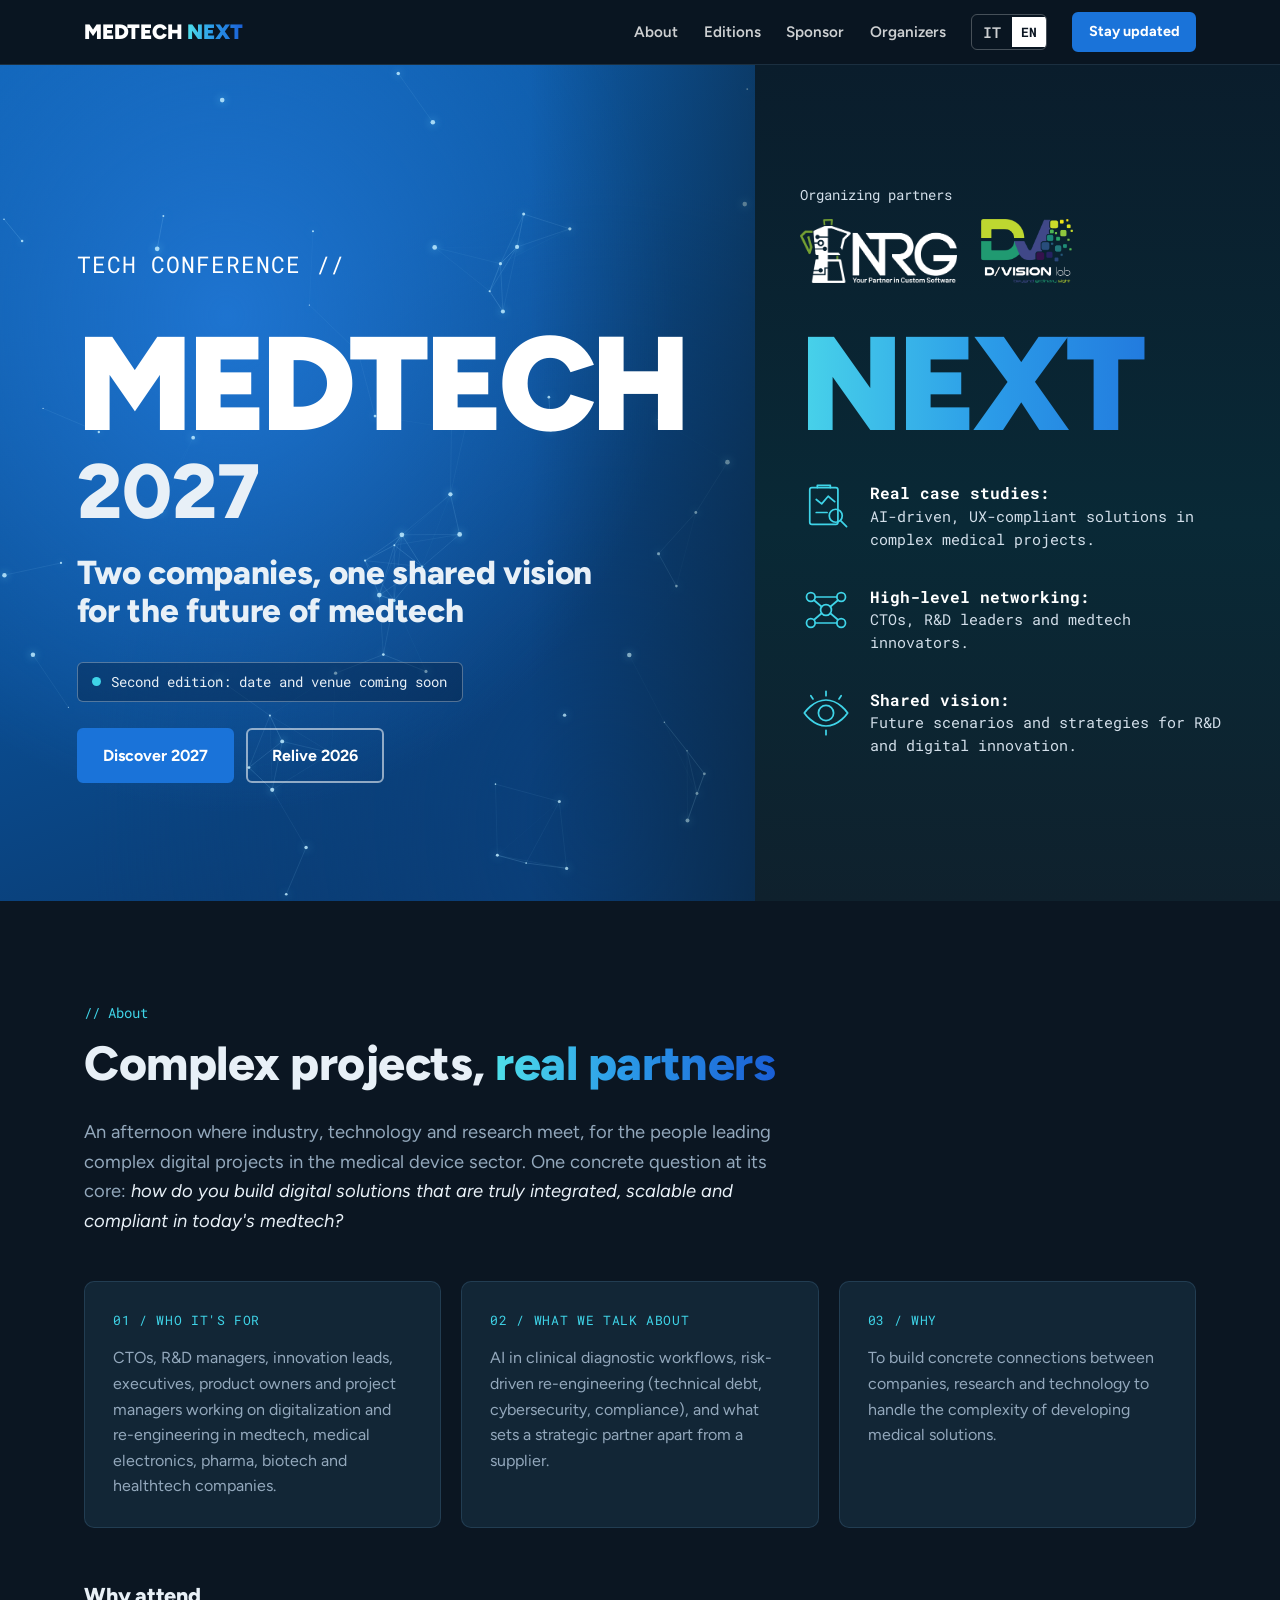
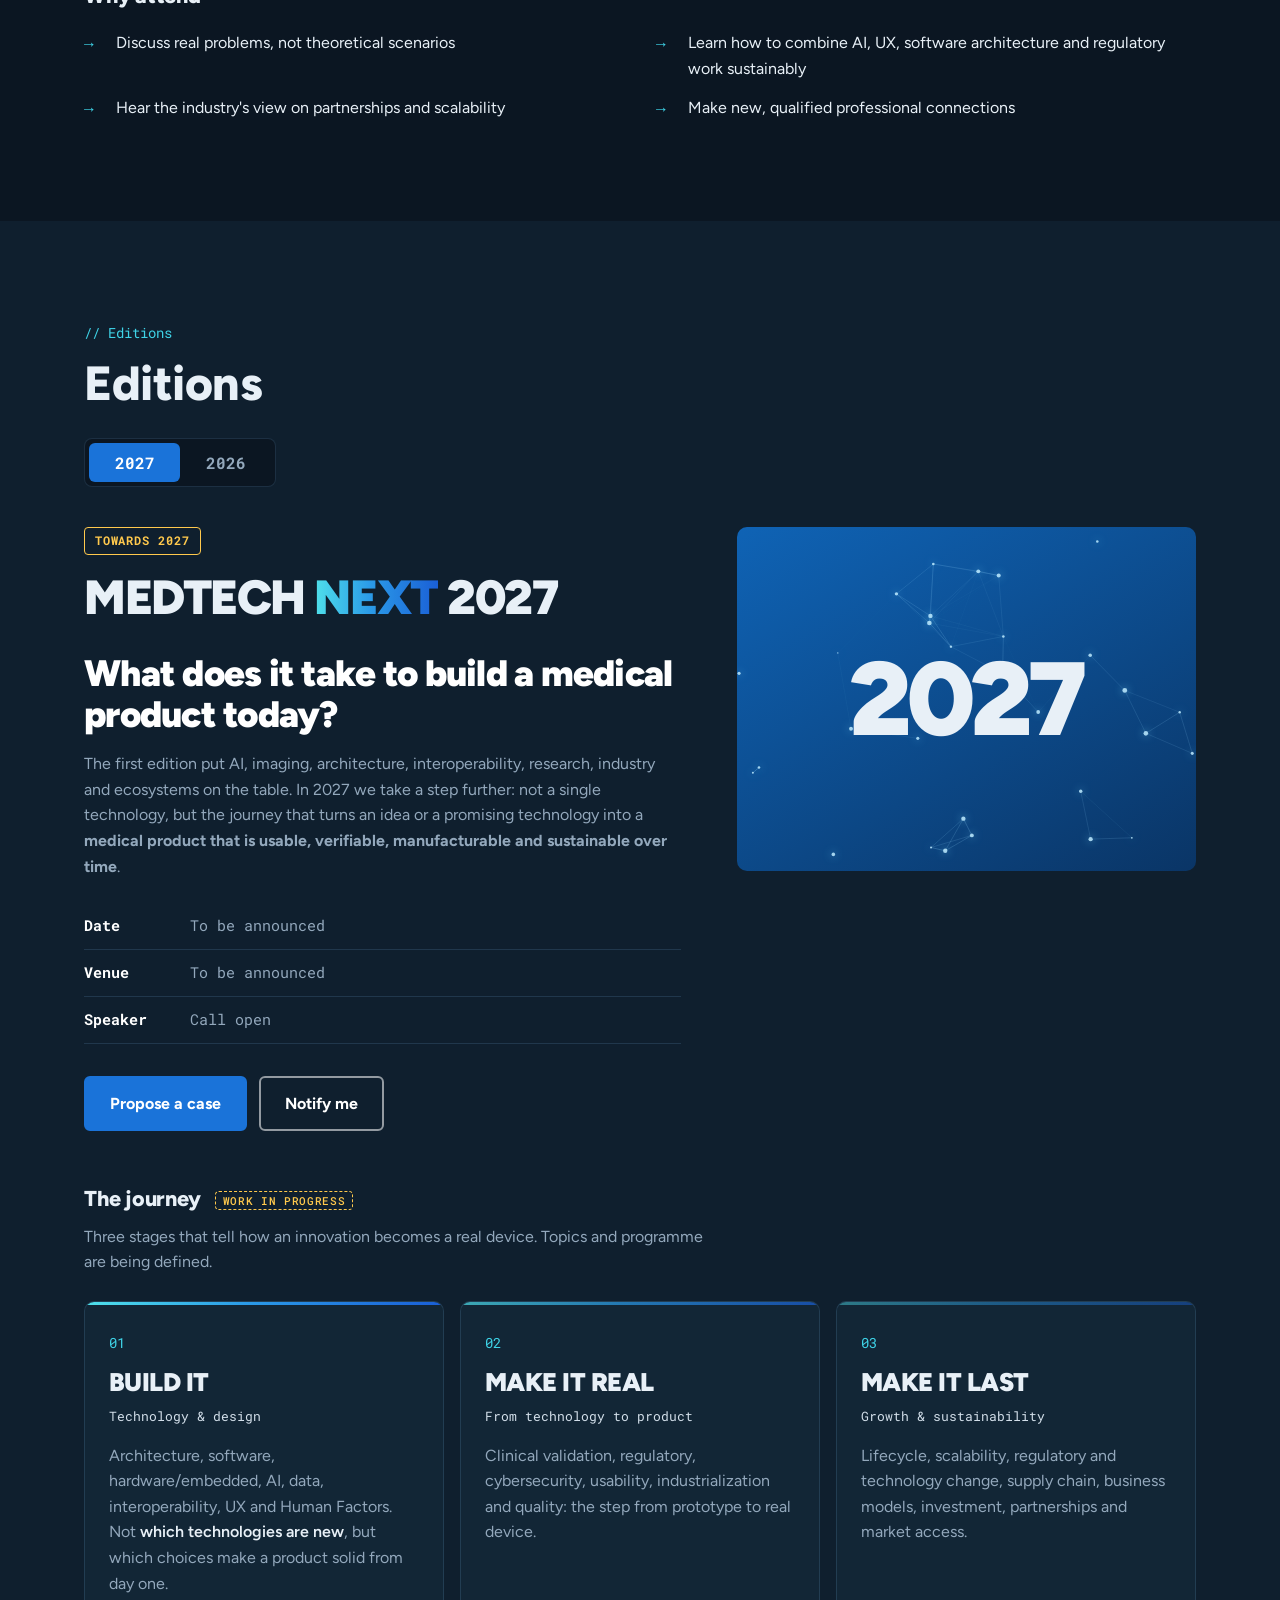
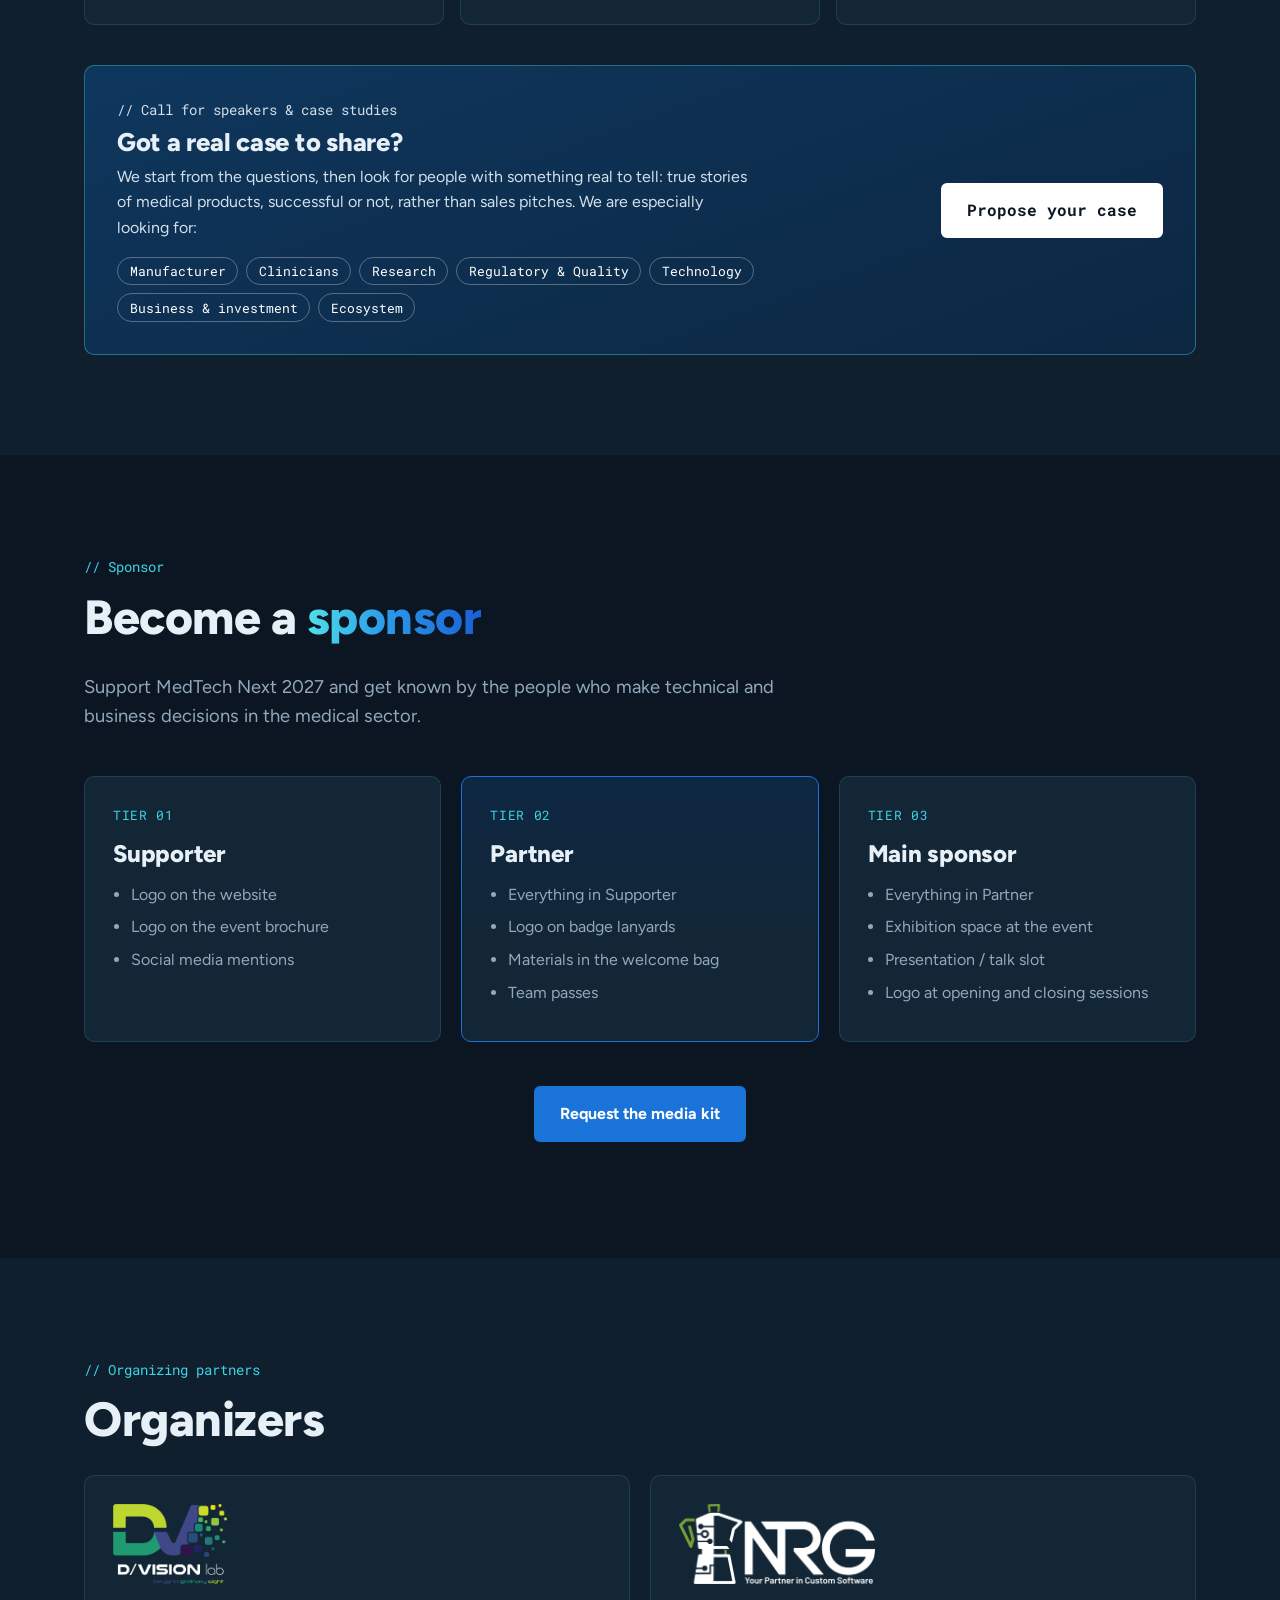
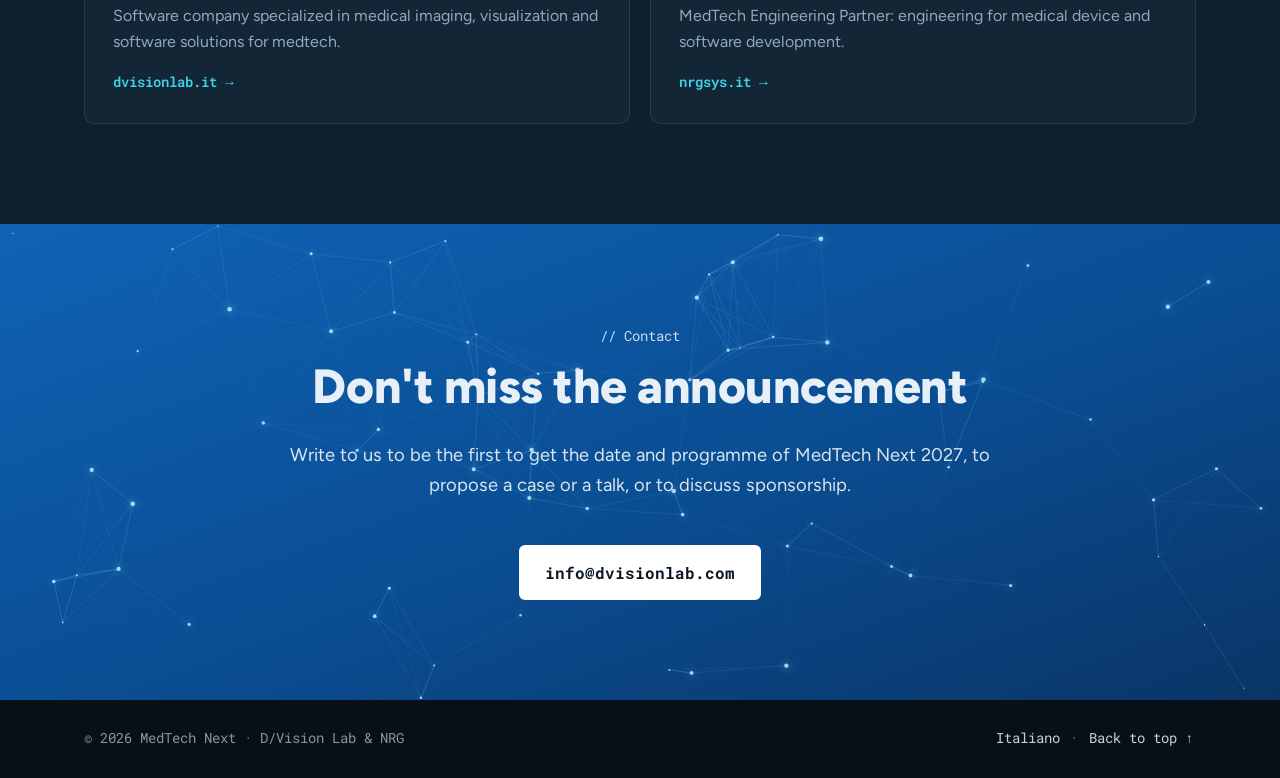
==== commit 983af9f4: "Make the network animation react to mouse and touch - The cursor acts as a virtual node: nearby dots" ====
--- a/en/index.html
+++ b/en/index.html
@@ -239,7 +239,7 @@
   <link rel="preload" as="style" href="https://fonts.googleapis.com/css2?family=Figtree:wght@400;600;700;800;900&family=Roboto+Mono:wght@400;500;700&display=swap">
   <link rel="stylesheet" href="https://fonts.googleapis.com/css2?family=Figtree:wght@400;600;700;800;900&family=Roboto+Mono:wght@400;500;700&display=swap" media="print" onload="this.media='all'">
   <noscript><link rel="stylesheet" href="https://fonts.googleapis.com/css2?family=Figtree:wght@400;600;700;800;900&family=Roboto+Mono:wght@400;500;700&display=swap"></noscript>
-  <link rel="stylesheet" href="/assets/css/style.css?v=35c4df0b">
+  <link rel="stylesheet" href="/assets/css/style.css?v=275d5c55">
 </head>
 <body>
 
@@ -608,6 +608,6 @@
     </div>
   </footer>
 
-  <script src="/assets/js/main.js?v=35c4df0b"></script>
+  <script src="/assets/js/main.js?v=275d5c55"></script>
 </body>
 </html>
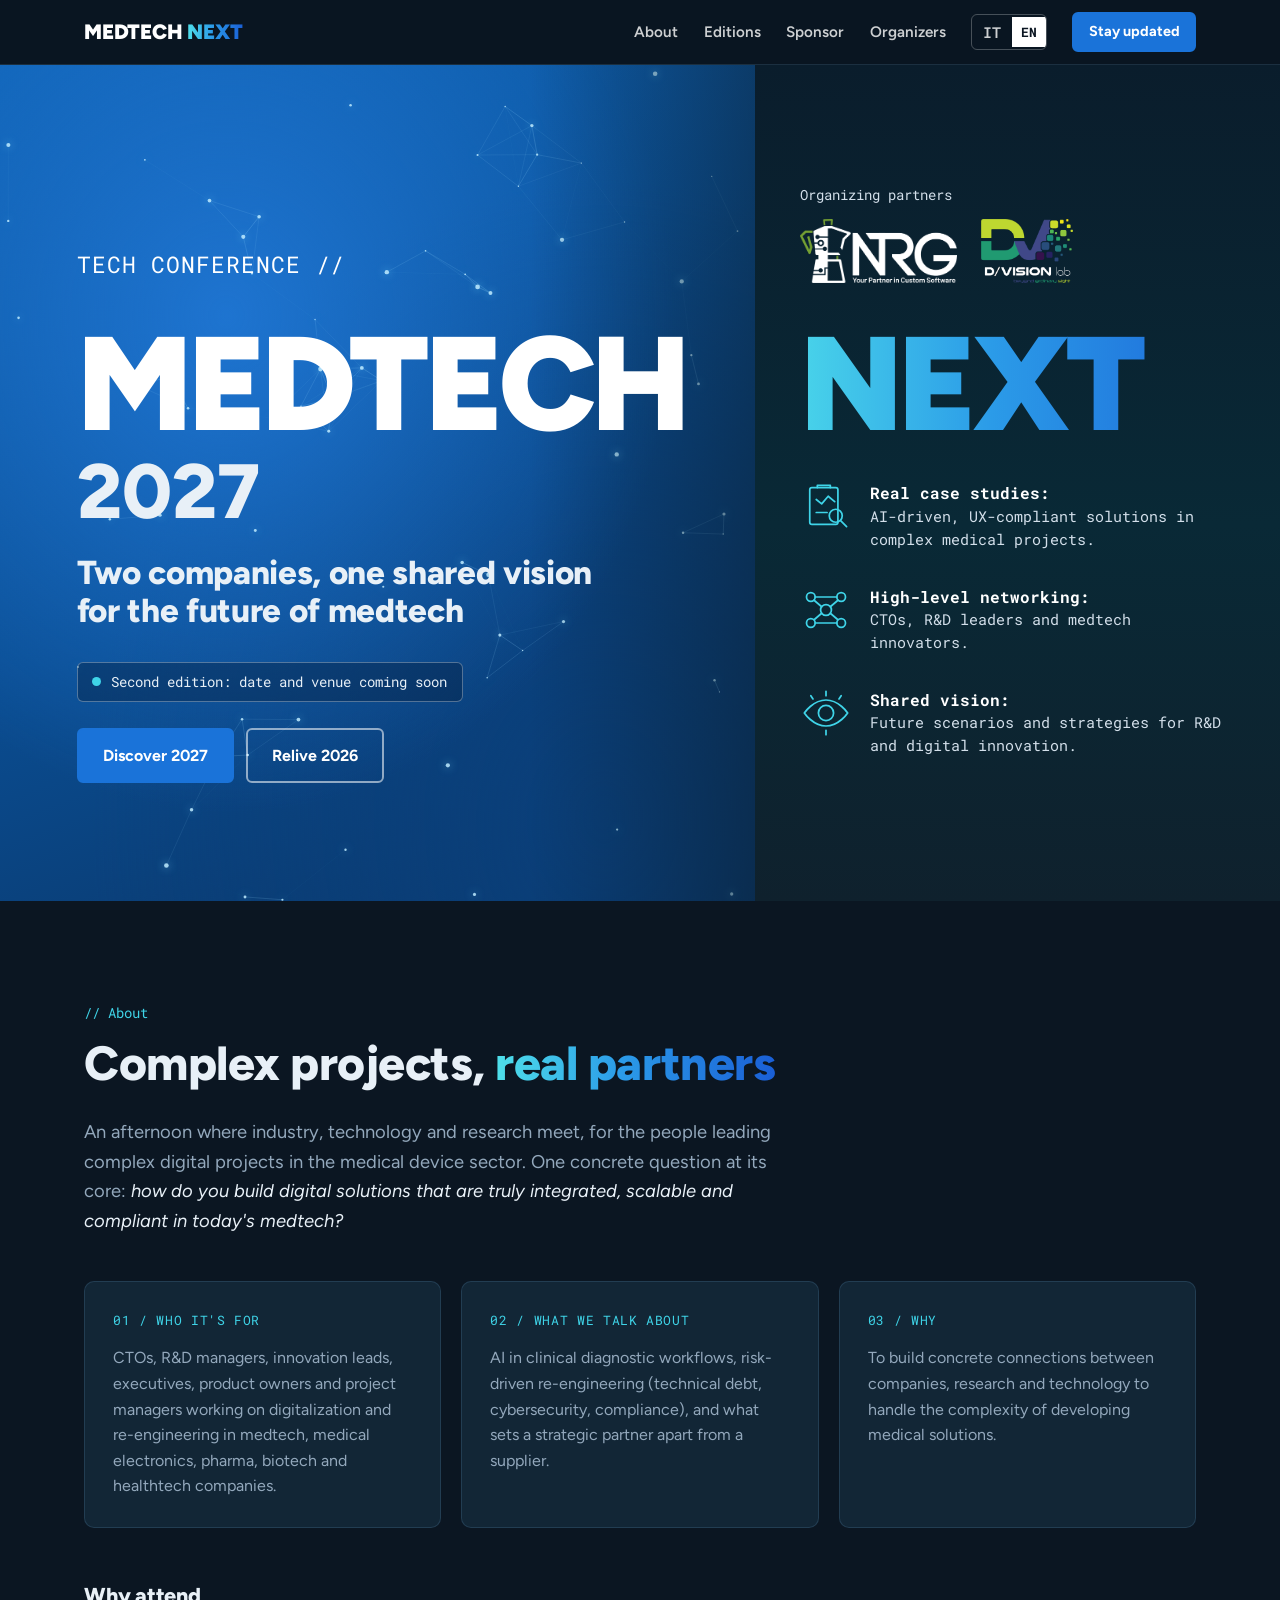
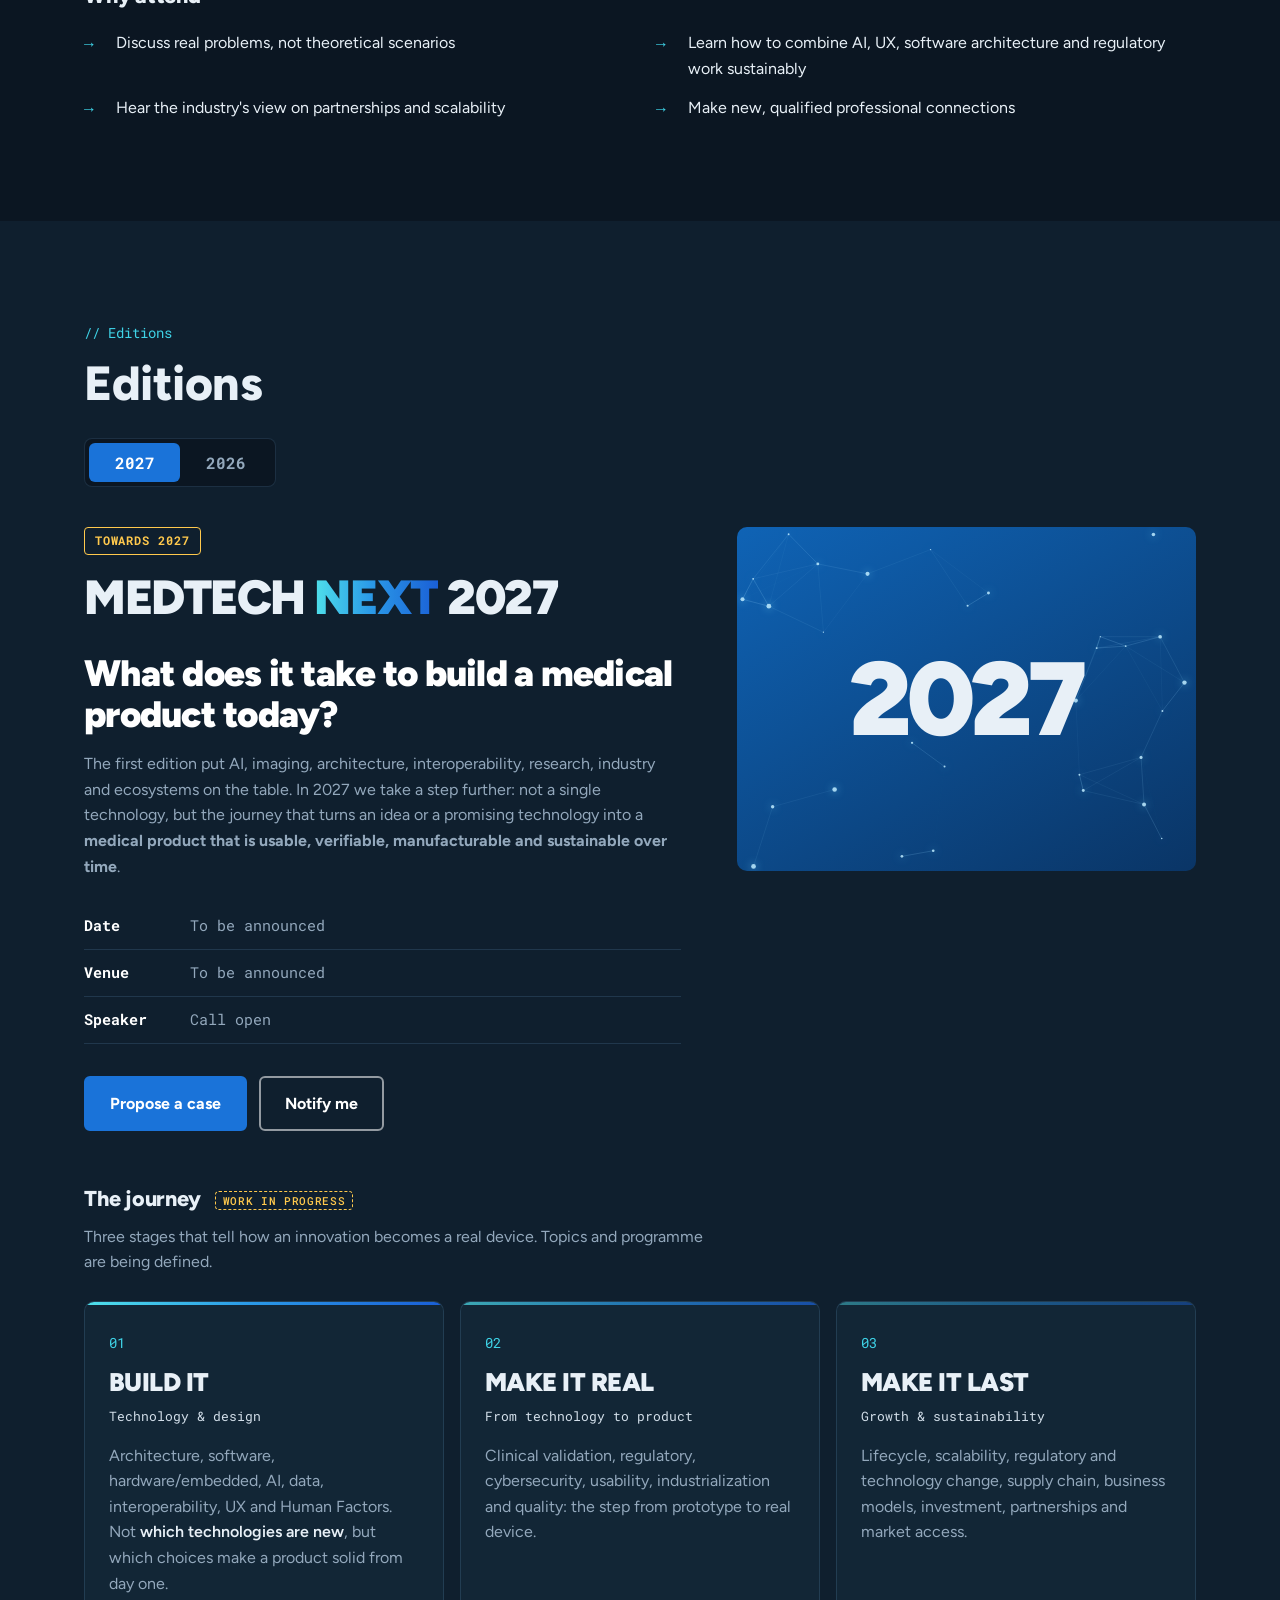
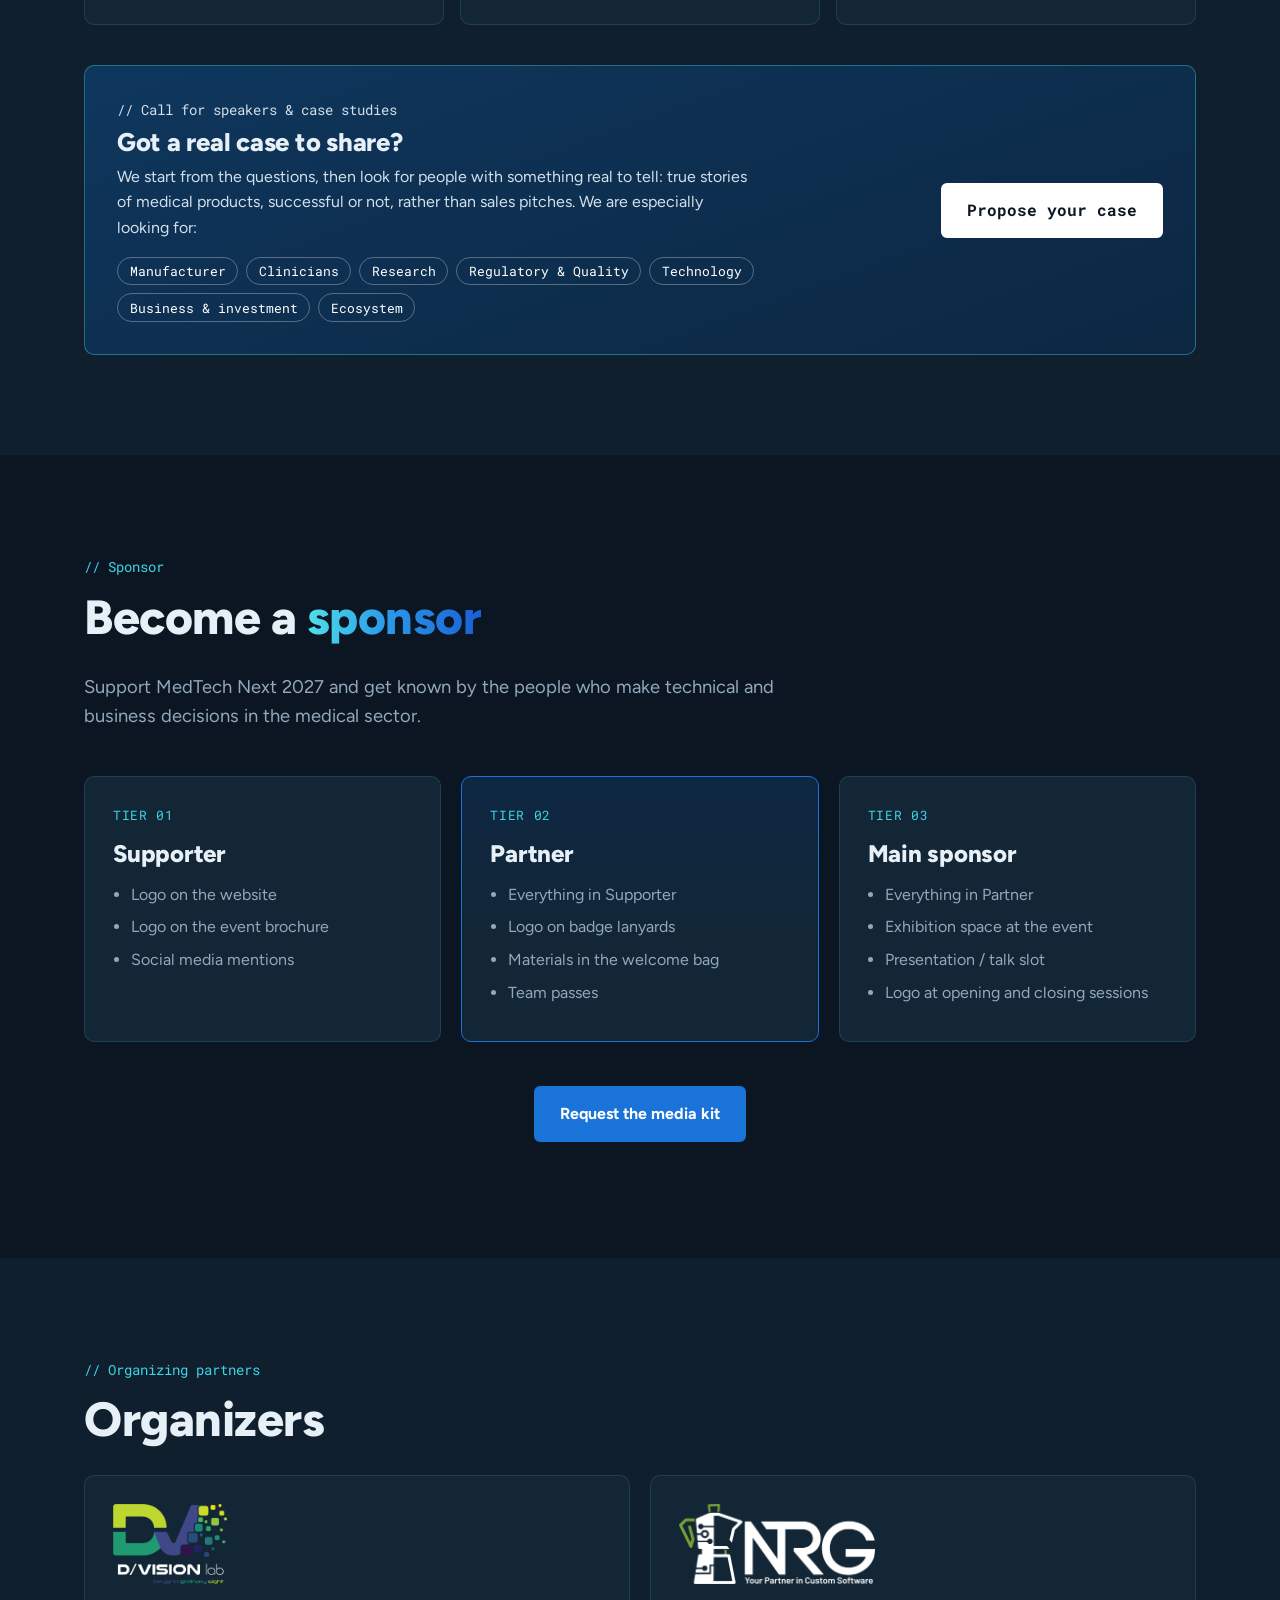
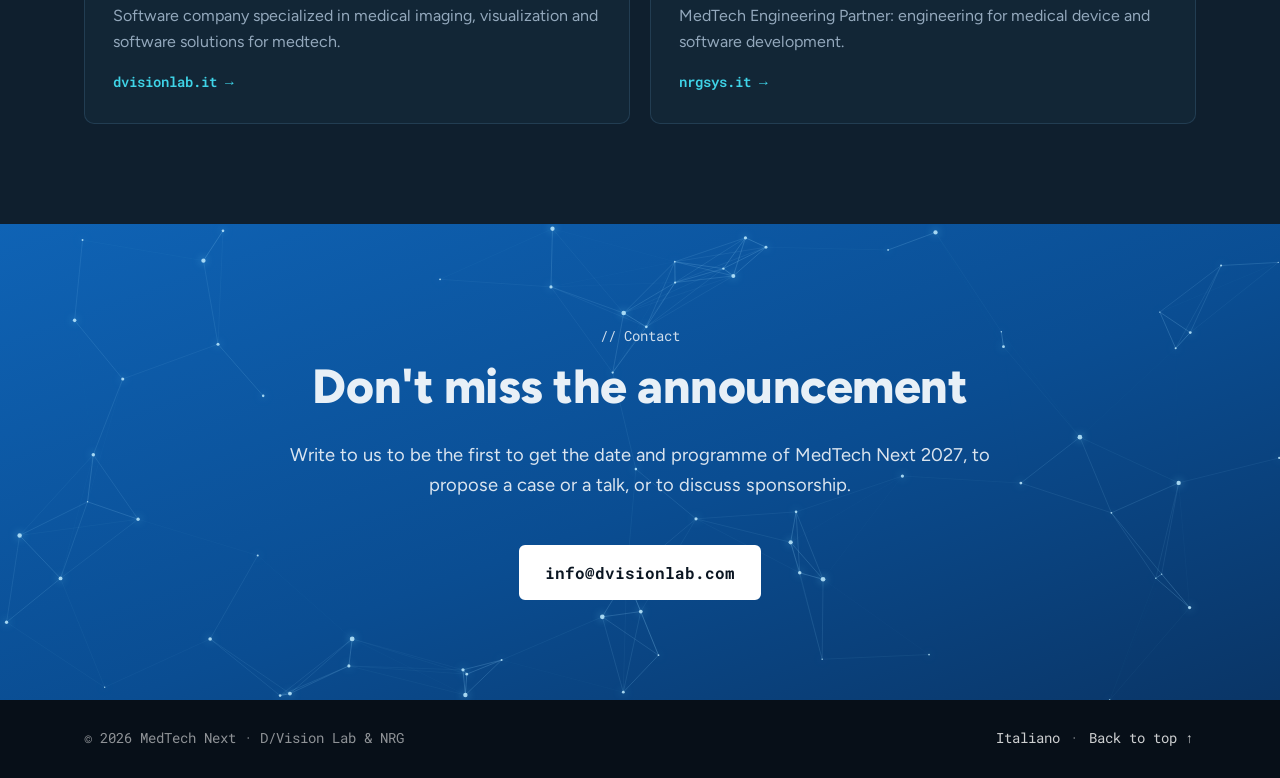
==== commit e813eb49: "Switch the site to the medtechnext.it domain - Base URL in build.py (canonical, hreflang, Open Graph" ====
--- a/en/index.html
+++ b/en/index.html
@@ -19,10 +19,10 @@
   </script>
   <title>MedTech Next | Tech conference on building medical products</title>
   <meta name="description" content="Tech conference by D/Vision Lab and NRG for medtech CTOs and R&amp;D leaders: what it takes to build a medical product today. After Milan 2026, back in 2027.">
-  <link rel="canonical" href="https://medtechnext-conf.dvisionlab.com/en/">
-  <link rel="alternate" hreflang="it" href="https://medtechnext-conf.dvisionlab.com/">
-  <link rel="alternate" hreflang="en" href="https://medtechnext-conf.dvisionlab.com/en/">
-  <link rel="alternate" hreflang="x-default" href="https://medtechnext-conf.dvisionlab.com/">
+  <link rel="canonical" href="https://medtechnext.it/en/">
+  <link rel="alternate" hreflang="it" href="https://medtechnext.it/">
+  <link rel="alternate" hreflang="en" href="https://medtechnext.it/en/">
+  <link rel="alternate" hreflang="x-default" href="https://medtechnext.it/">
   <meta name="robots" content="index, follow, max-image-preview:large">
   <meta name="author" content="D/Vision Lab &amp; NRG">
   <meta name="theme-color" content="#0b1622">
@@ -34,17 +34,17 @@
   <meta property="og:site_name" content="MedTech Next">
   <meta property="og:locale" content="en_US">
   <meta property="og:locale:alternate" content="it_IT">
-  <meta property="og:url" content="https://medtechnext-conf.dvisionlab.com/en/">
+  <meta property="og:url" content="https://medtechnext.it/en/">
   <meta property="og:title" content="MedTech Next 2027 — What does it take to build a medical product today?">
   <meta property="og:description" content="Two companies, one shared vision for the future of medtech. The D/Vision Lab and NRG tech conference is back in 2027.">
-  <meta property="og:image" content="https://medtechnext-conf.dvisionlab.com/assets/img/og-image-en.jpg">
+  <meta property="og:image" content="https://medtechnext.it/assets/img/og-image-en.jpg">
   <meta property="og:image:width" content="1200">
   <meta property="og:image:height" content="630">
   <meta property="og:image:alt" content="MedTech Next 2027 — Tech conference by D/Vision Lab and NRG">
   <meta name="twitter:card" content="summary_large_image">
   <meta name="twitter:title" content="MedTech Next 2027 — Tech conference for the future of medtech">
   <meta name="twitter:description" content="What does it take to build a medical product today? The D/Vision Lab and NRG tech conference is back in 2027.">
-  <meta name="twitter:image" content="https://medtechnext-conf.dvisionlab.com/assets/img/og-image-en.jpg">
+  <meta name="twitter:image" content="https://medtechnext.it/assets/img/og-image-en.jpg">
 
   <script type="application/ld+json">
 {
@@ -52,8 +52,8 @@
   "@graph": [
     {
       "@type": "WebSite",
-      "@id": "https://medtechnext-conf.dvisionlab.com/#website",
-      "url": "https://medtechnext-conf.dvisionlab.com/",
+      "@id": "https://medtechnext.it/#website",
+      "url": "https://medtechnext.it/",
       "name": "MedTech Next",
       "inLanguage": [
         "it-IT",
@@ -61,60 +61,60 @@
       ],
       "publisher": [
         {
-          "@id": "https://medtechnext-conf.dvisionlab.com/#dvisionlab"
-        },
-        {
-          "@id": "https://medtechnext-conf.dvisionlab.com/#nrg"
+          "@id": "https://medtechnext.it/#dvisionlab"
+        },
+        {
+          "@id": "https://medtechnext.it/#nrg"
         }
       ]
     },
     {
       "@type": "Organization",
-      "@id": "https://medtechnext-conf.dvisionlab.com/#dvisionlab",
+      "@id": "https://medtechnext.it/#dvisionlab",
       "name": "D/Vision Lab",
       "url": "https://www.dvisionlab.it",
-      "logo": "https://medtechnext-conf.dvisionlab.com/assets/img/loghi/dvisionlab.png"
+      "logo": "https://medtechnext.it/assets/img/loghi/dvisionlab.png"
     },
     {
       "@type": "Organization",
-      "@id": "https://medtechnext-conf.dvisionlab.com/#nrg",
+      "@id": "https://medtechnext.it/#nrg",
       "name": "NRG",
       "url": "https://www.nrgsys.it/",
-      "logo": "https://medtechnext-conf.dvisionlab.com/assets/img/loghi/nrg.png"
+      "logo": "https://medtechnext.it/assets/img/loghi/nrg.png"
     },
     {
       "@type": "EventSeries",
-      "@id": "https://medtechnext-conf.dvisionlab.com/#series",
+      "@id": "https://medtechnext.it/#series",
       "name": "MedTech Next",
-      "url": "https://medtechnext-conf.dvisionlab.com/en/",
+      "url": "https://medtechnext.it/en/",
       "description": "Tech conference by D/Vision Lab and NRG for the people leading complex digital projects in medical devices.",
       "organizer": [
         {
-          "@id": "https://medtechnext-conf.dvisionlab.com/#dvisionlab"
-        },
-        {
-          "@id": "https://medtechnext-conf.dvisionlab.com/#nrg"
+          "@id": "https://medtechnext.it/#dvisionlab"
+        },
+        {
+          "@id": "https://medtechnext.it/#nrg"
         }
       ]
     },
     {
       "@type": "Event",
-      "@id": "https://medtechnext-conf.dvisionlab.com/#edizione-2026",
+      "@id": "https://medtechnext.it/#edizione-2026",
       "name": "MedTech Next 2026",
       "description": "Complex projects, real partners: an afternoon where industry, technology and research meet on AI in diagnostic workflows, risk-driven re-engineering and partnerships in medtech.",
-      "url": "https://medtechnext-conf.dvisionlab.com/en/#edizione-2026",
+      "url": "https://medtechnext.it/en/#edizione-2026",
       "startDate": "2026-06-11T15:00:00+02:00",
       "endDate": "2026-06-11T18:00:00+02:00",
       "eventStatus": "https://schema.org/EventScheduled",
       "eventAttendanceMode": "https://schema.org/OfflineEventAttendanceMode",
       "inLanguage": "it-IT",
       "image": [
-        "https://medtechnext-conf.dvisionlab.com/assets/img/2026/gallery/gruppo.webp",
-        "https://medtechnext-conf.dvisionlab.com/assets/img/2026/gallery/sala.webp",
-        "https://medtechnext-conf.dvisionlab.com/assets/img/2026/locandina.jpg"
+        "https://medtechnext.it/assets/img/2026/gallery/gruppo.webp",
+        "https://medtechnext.it/assets/img/2026/gallery/sala.webp",
+        "https://medtechnext.it/assets/img/2026/locandina.jpg"
       ],
       "superEvent": {
-        "@id": "https://medtechnext-conf.dvisionlab.com/#series"
+        "@id": "https://medtechnext.it/#series"
       },
       "location": {
         "@type": "Place",
@@ -130,10 +130,10 @@
       },
       "organizer": [
         {
-          "@id": "https://medtechnext-conf.dvisionlab.com/#dvisionlab"
-        },
-        {
-          "@id": "https://medtechnext-conf.dvisionlab.com/#nrg"
+          "@id": "https://medtechnext.it/#dvisionlab"
+        },
+        {
+          "@id": "https://medtechnext.it/#nrg"
         }
       ],
       "sponsor": [
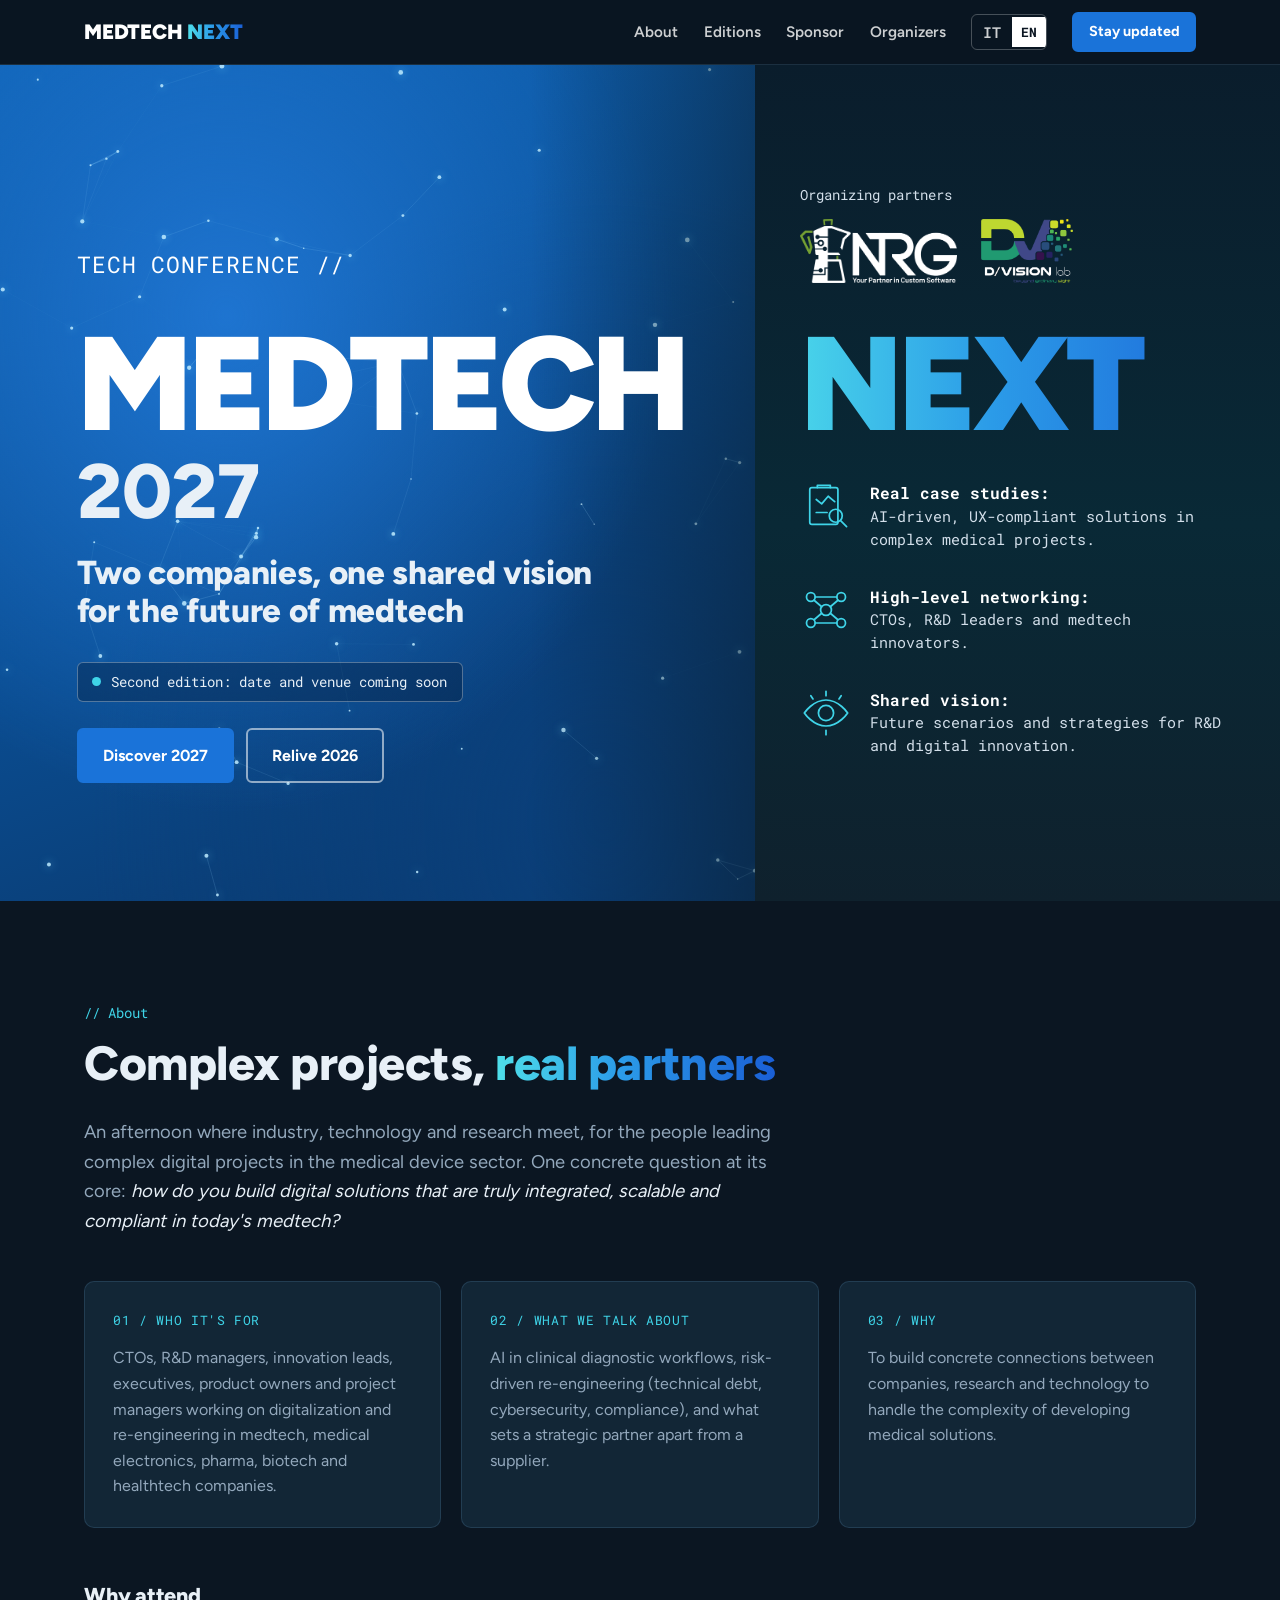
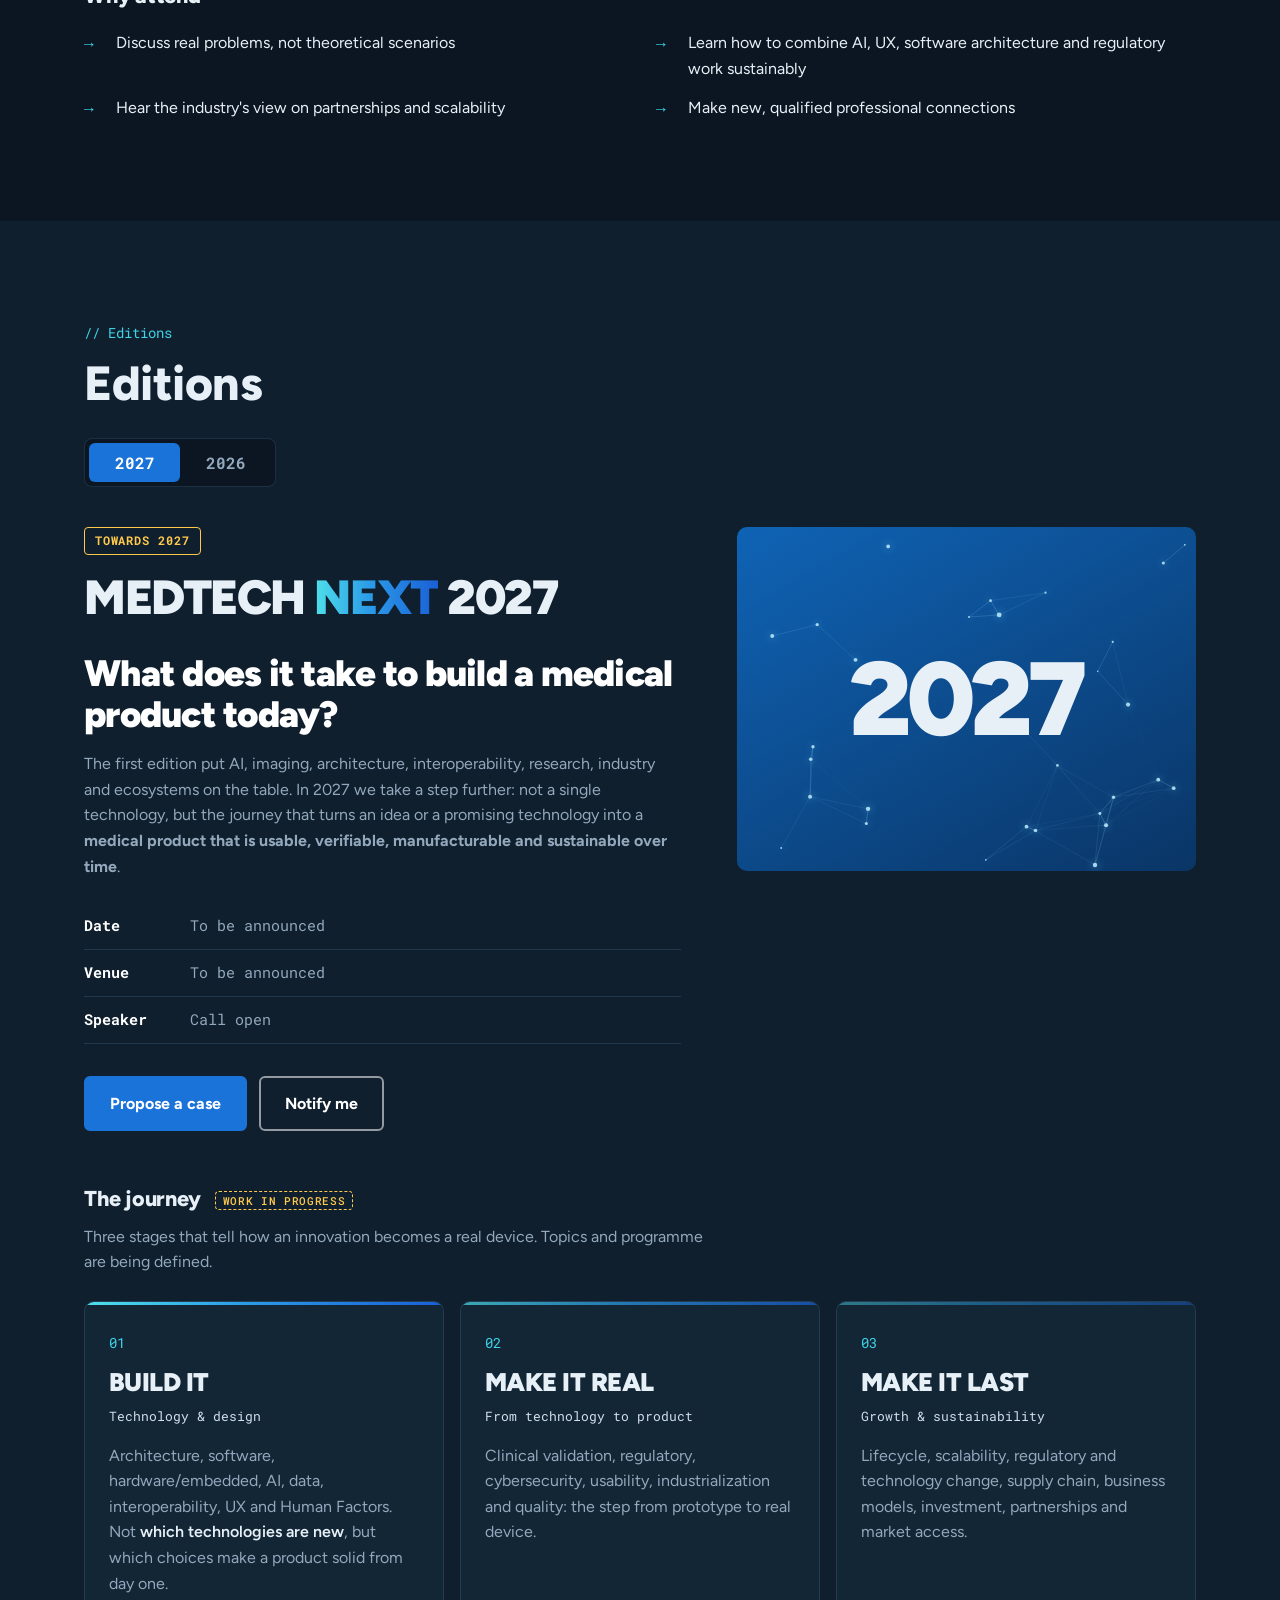
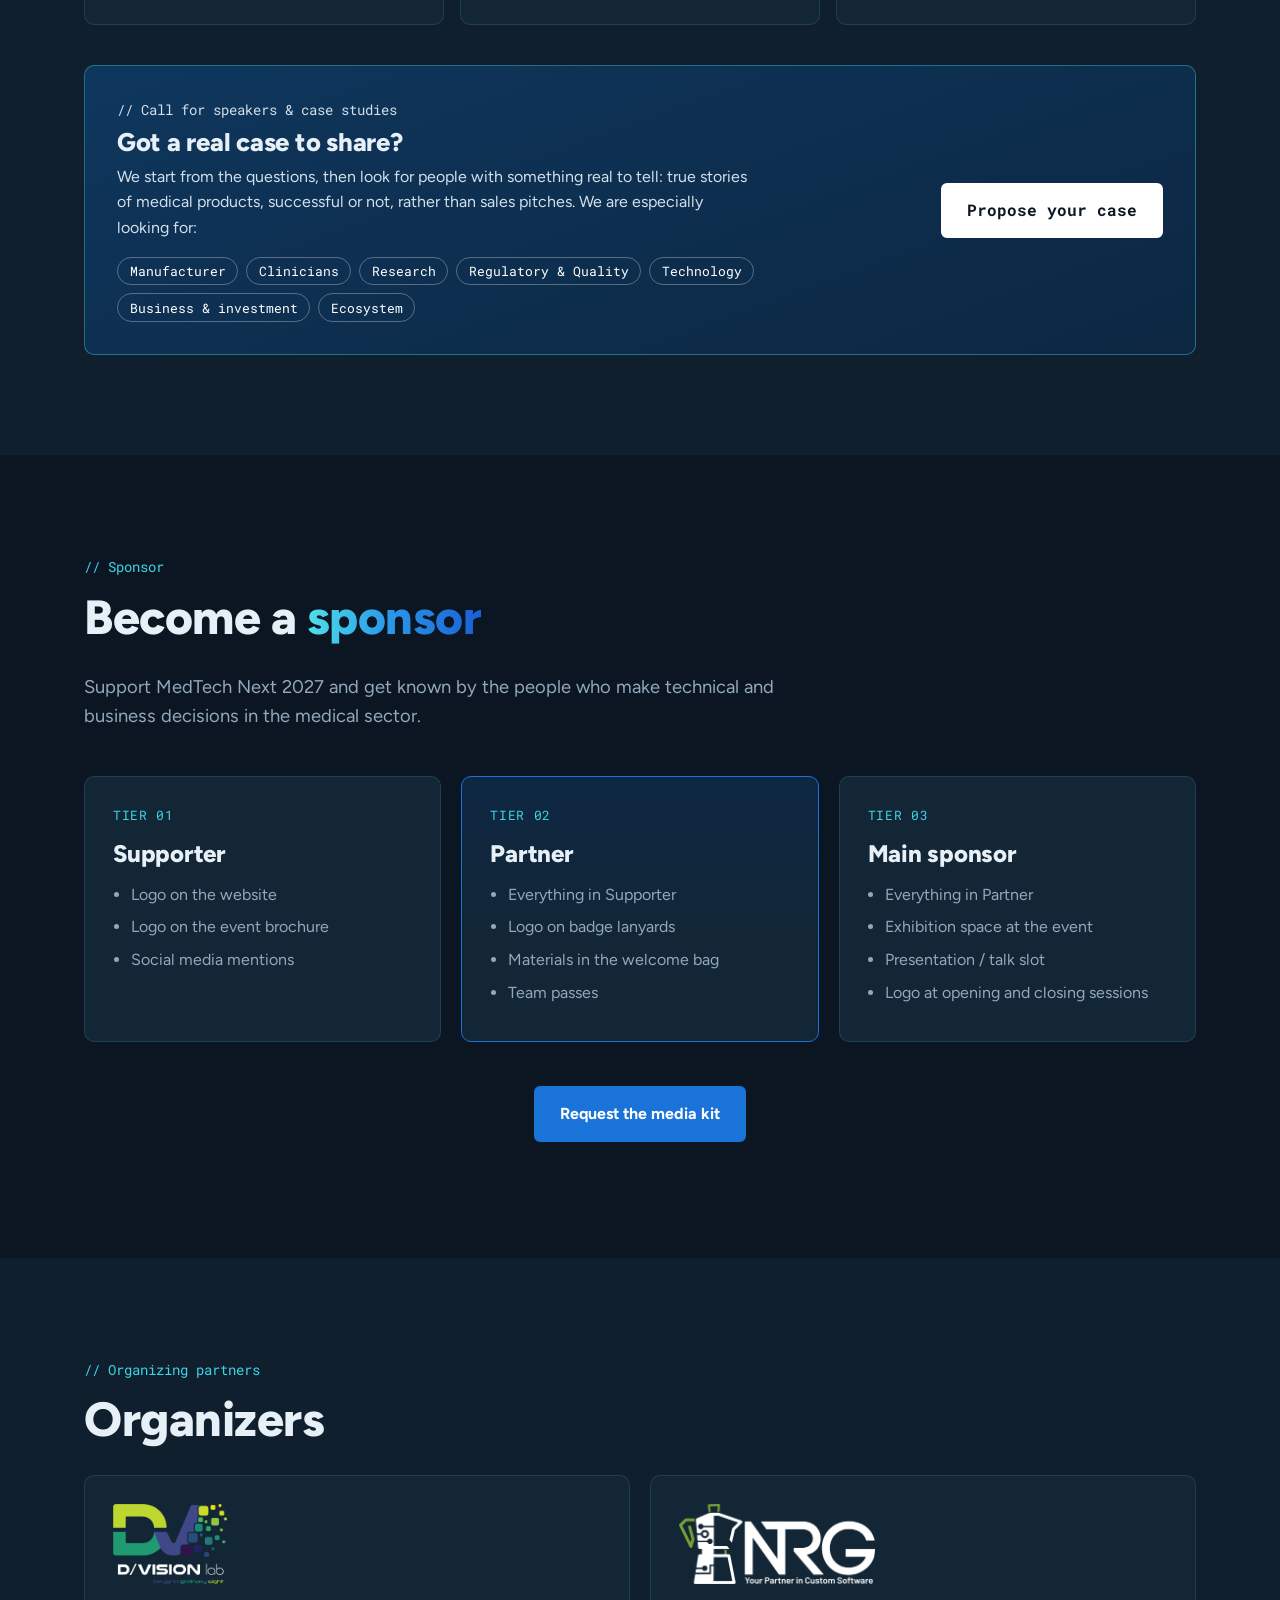
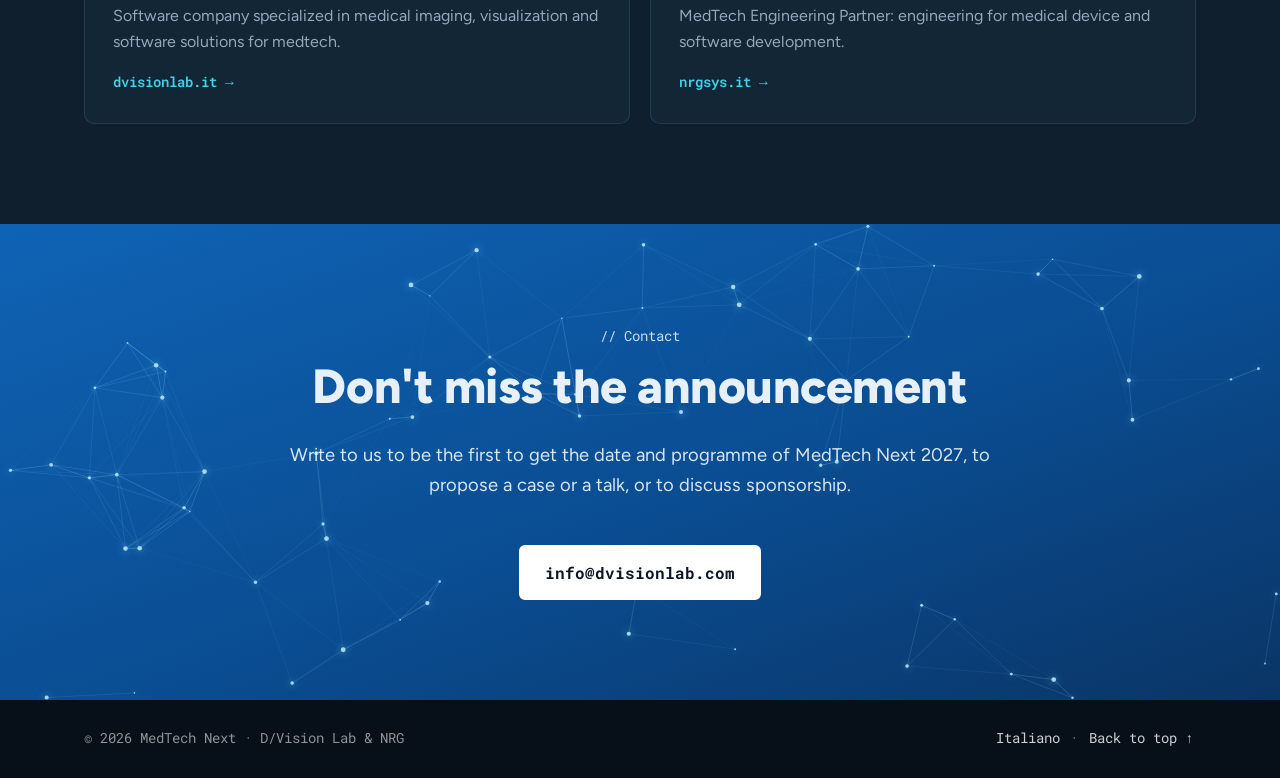
==== commit 020d2174: "SEO and indexing: titles, structured data, icons, self-hosted fonts - Titles and descriptions with t" ====
--- a/en/index.html
+++ b/en/index.html
@@ -17,8 +17,8 @@
       } catch (e) {}
     })();
   </script>
-  <title>MedTech Next | Tech conference on building medical products</title>
-  <meta name="description" content="Tech conference by D/Vision Lab and NRG for medtech CTOs and R&amp;D leaders: what it takes to build a medical product today. After Milan 2026, back in 2027.">
+  <title>MedTech Next — Medtech conference | Milan 2026, back in 2027</title>
+  <meta name="description" content="Medtech conference by D/Vision Lab and NRG for CTOs and R&amp;D: first edition in Milan (June 2026), back in 2027. What does it take to build a medical product?">
   <link rel="canonical" href="https://medtechnext.it/en/">
   <link rel="alternate" hreflang="it" href="https://medtechnext.it/">
   <link rel="alternate" hreflang="en" href="https://medtechnext.it/en/">
@@ -26,9 +26,11 @@
   <meta name="robots" content="index, follow, max-image-preview:large">
   <meta name="author" content="D/Vision Lab &amp; NRG">
   <meta name="theme-color" content="#0b1622">
-  <link rel="icon" href="/favicon.svg" type="image/svg+xml">
+  <link rel="icon" href="/favicon.ico" sizes="48x48">
+  <link rel="icon" href="/favicon.svg" type="image/svg+xml" sizes="any">
   <link rel="icon" href="/favicon-32.png" type="image/png" sizes="32x32">
   <link rel="apple-touch-icon" href="/apple-touch-icon.png">
+  <link rel="manifest" href="/site.webmanifest">
 
   <meta property="og:type" content="website">
   <meta property="og:site_name" content="MedTech Next">
@@ -38,6 +40,7 @@
   <meta property="og:title" content="MedTech Next 2027 — What does it take to build a medical product today?">
   <meta property="og:description" content="Two companies, one shared vision for the future of medtech. The D/Vision Lab and NRG tech conference is back in 2027.">
   <meta property="og:image" content="https://medtechnext.it/assets/img/og-image-en.jpg">
+  <meta property="og:image:type" content="image/jpeg">
   <meta property="og:image:width" content="1200">
   <meta property="og:image:height" content="630">
   <meta property="og:image:alt" content="MedTech Next 2027 — Tech conference by D/Vision Lab and NRG">
@@ -45,6 +48,7 @@
   <meta name="twitter:title" content="MedTech Next 2027 — Tech conference for the future of medtech">
   <meta name="twitter:description" content="What does it take to build a medical product today? The D/Vision Lab and NRG tech conference is back in 2027.">
   <meta name="twitter:image" content="https://medtechnext.it/assets/img/og-image-en.jpg">
+  <meta name="twitter:image:alt" content="MedTech Next 2027 — Tech conference by D/Vision Lab and NRG">
 
   <script type="application/ld+json">
 {
@@ -73,14 +77,29 @@
       "@id": "https://medtechnext.it/#dvisionlab",
       "name": "D/Vision Lab",
       "url": "https://www.dvisionlab.it",
-      "logo": "https://medtechnext.it/assets/img/loghi/dvisionlab.png"
+      "logo": "https://medtechnext.it/assets/img/loghi/dvisionlab.png",
+      "sameAs": [
+        "https://www.linkedin.com/company/dvisionlab"
+      ],
+      "contactPoint": {
+        "@type": "ContactPoint",
+        "email": "info@dvisionlab.com",
+        "contactType": "customer service",
+        "availableLanguage": [
+          "it",
+          "en"
+        ]
+      }
     },
     {
       "@type": "Organization",
       "@id": "https://medtechnext.it/#nrg",
       "name": "NRG",
       "url": "https://www.nrgsys.it/",
-      "logo": "https://medtechnext.it/assets/img/loghi/nrg.png"
+      "logo": "https://medtechnext.it/assets/img/loghi/nrg.png",
+      "sameAs": [
+        "https://www.linkedin.com/company/nrgsys"
+      ]
     },
     {
       "@type": "EventSeries",
@@ -234,12 +253,9 @@
 }
   </script>
 
-  <link rel="preconnect" href="https://fonts.googleapis.com">
-  <link rel="preconnect" href="https://fonts.gstatic.com" crossorigin>
-  <link rel="preload" as="style" href="https://fonts.googleapis.com/css2?family=Figtree:wght@400;600;700;800;900&family=Roboto+Mono:wght@400;500;700&display=swap">
-  <link rel="stylesheet" href="https://fonts.googleapis.com/css2?family=Figtree:wght@400;600;700;800;900&family=Roboto+Mono:wght@400;500;700&display=swap" media="print" onload="this.media='all'">
-  <noscript><link rel="stylesheet" href="https://fonts.googleapis.com/css2?family=Figtree:wght@400;600;700;800;900&family=Roboto+Mono:wght@400;500;700&display=swap"></noscript>
-  <link rel="stylesheet" href="/assets/css/style.css?v=275d5c55">
+  <link rel="preload" href="/assets/fonts/figtree-latin.woff2" as="font" type="font/woff2" crossorigin>
+  <link rel="preload" href="/assets/fonts/roboto-mono-latin.woff2" as="font" type="font/woff2" crossorigin>
+  <link rel="stylesheet" href="/assets/css/style.css?v=068e3966">
 </head>
 <body>
 
@@ -278,7 +294,7 @@
         </div>
       </div>
 
-      <h1 class="wordmark"><span class="hero-l">MEDTECH</span> <span class="hero-r grad">NEXT</span></h1>
+      <h1 class="wordmark"><span class="hero-l">MEDTECH</span> <span class="hero-r grad">NEXT</span><span class="sr-only"> — medtech conference by D/Vision Lab and NRG, Milan 2026, second edition in 2027</span></h1>
 
       <div class="hero-l hero-content">
         <p class="year">2027</p>
@@ -608,6 +624,6 @@
     </div>
   </footer>
 
-  <script src="/assets/js/main.js?v=275d5c55"></script>
+  <script src="/assets/js/main.js?v=068e3966"></script>
 </body>
 </html>
--- a/assets/css/style.css
+++ b/assets/css/style.css
@@ -1,4 +1,16 @@
 /* Palette ispirata alla locandina MedTech Next 2026 */
+/* Font ospitati sul sito (nessuna richiesta a Google Fonts): vedi assets/fonts/README.md */
+@font-face {
+  font-family: 'Figtree'; font-style: normal; font-weight: 400 900; font-display: swap;
+  src: url('/assets/fonts/figtree-latin.woff2') format('woff2');
+  unicode-range: U+0000-00FF, U+0131, U+0152-0153, U+02BB-02BC, U+02C6, U+02DA, U+02DC, U+0304, U+0308, U+0329, U+2000-206F, U+20AC, U+2122, U+2191, U+2193, U+2212, U+2215, U+FEFF, U+FFFD;
+}
+@font-face {
+  font-family: 'Roboto Mono'; font-style: normal; font-weight: 400 700; font-display: swap;
+  src: url('/assets/fonts/roboto-mono-latin.woff2') format('woff2');
+  unicode-range: U+0000-00FF, U+0131, U+0152-0153, U+02BB-02BC, U+02C6, U+02DA, U+02DC, U+0304, U+0308, U+0329, U+2000-206F, U+20AC, U+2122, U+2191, U+2193, U+2212, U+2215, U+FEFF, U+FFFD;
+}
+
 :root {
   --ink: #0b1622;        /* sfondo principale (pannello scuro locandina) */
   --ink-2: #0f1f2e;      /* sfondo alternato */
@@ -341,3 +353,6 @@
   .lang-switch { align-self: flex-start; }
   .footer-links { display: block; }
 }
+
+/* Testo per motori di ricerca e screen reader, non visibile */
+.sr-only { position: absolute; width: 1px; height: 1px; margin: -1px; padding: 0; overflow: hidden; clip: rect(0 0 0 0); white-space: nowrap; border: 0; }
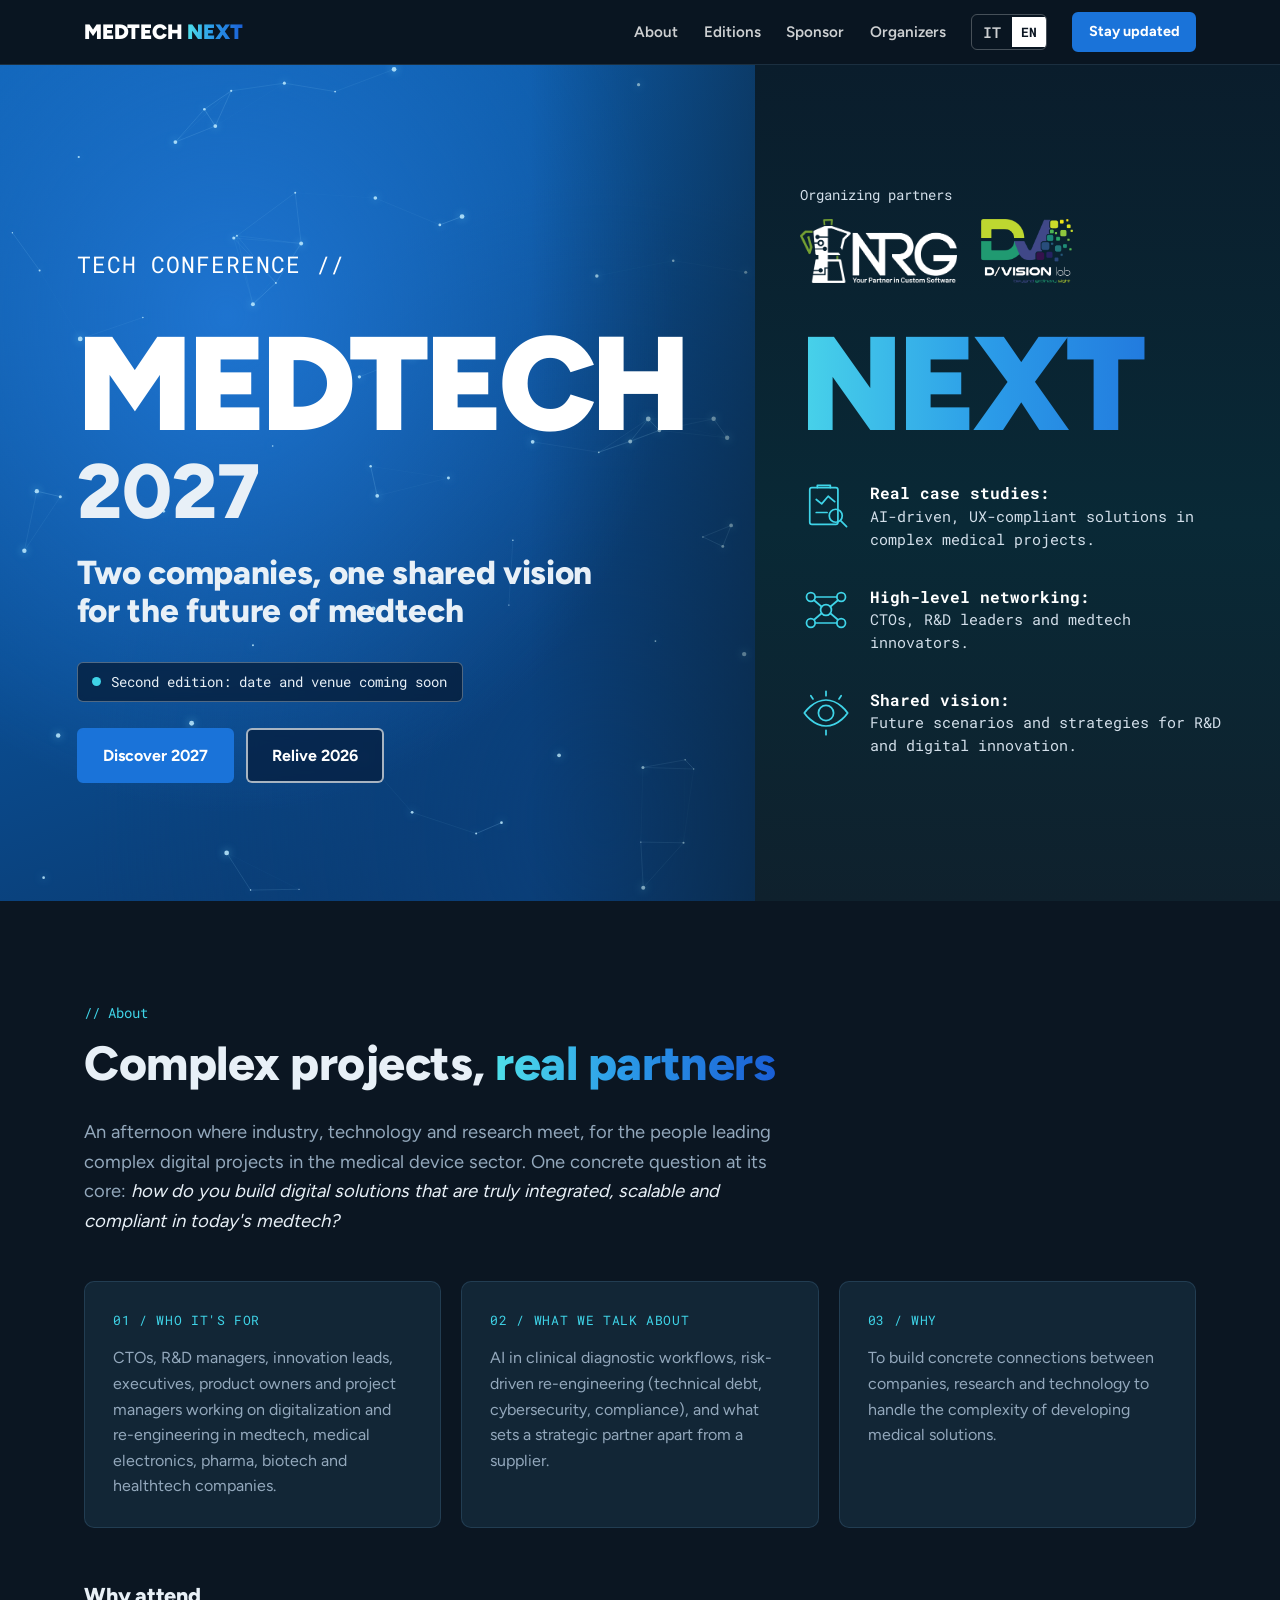
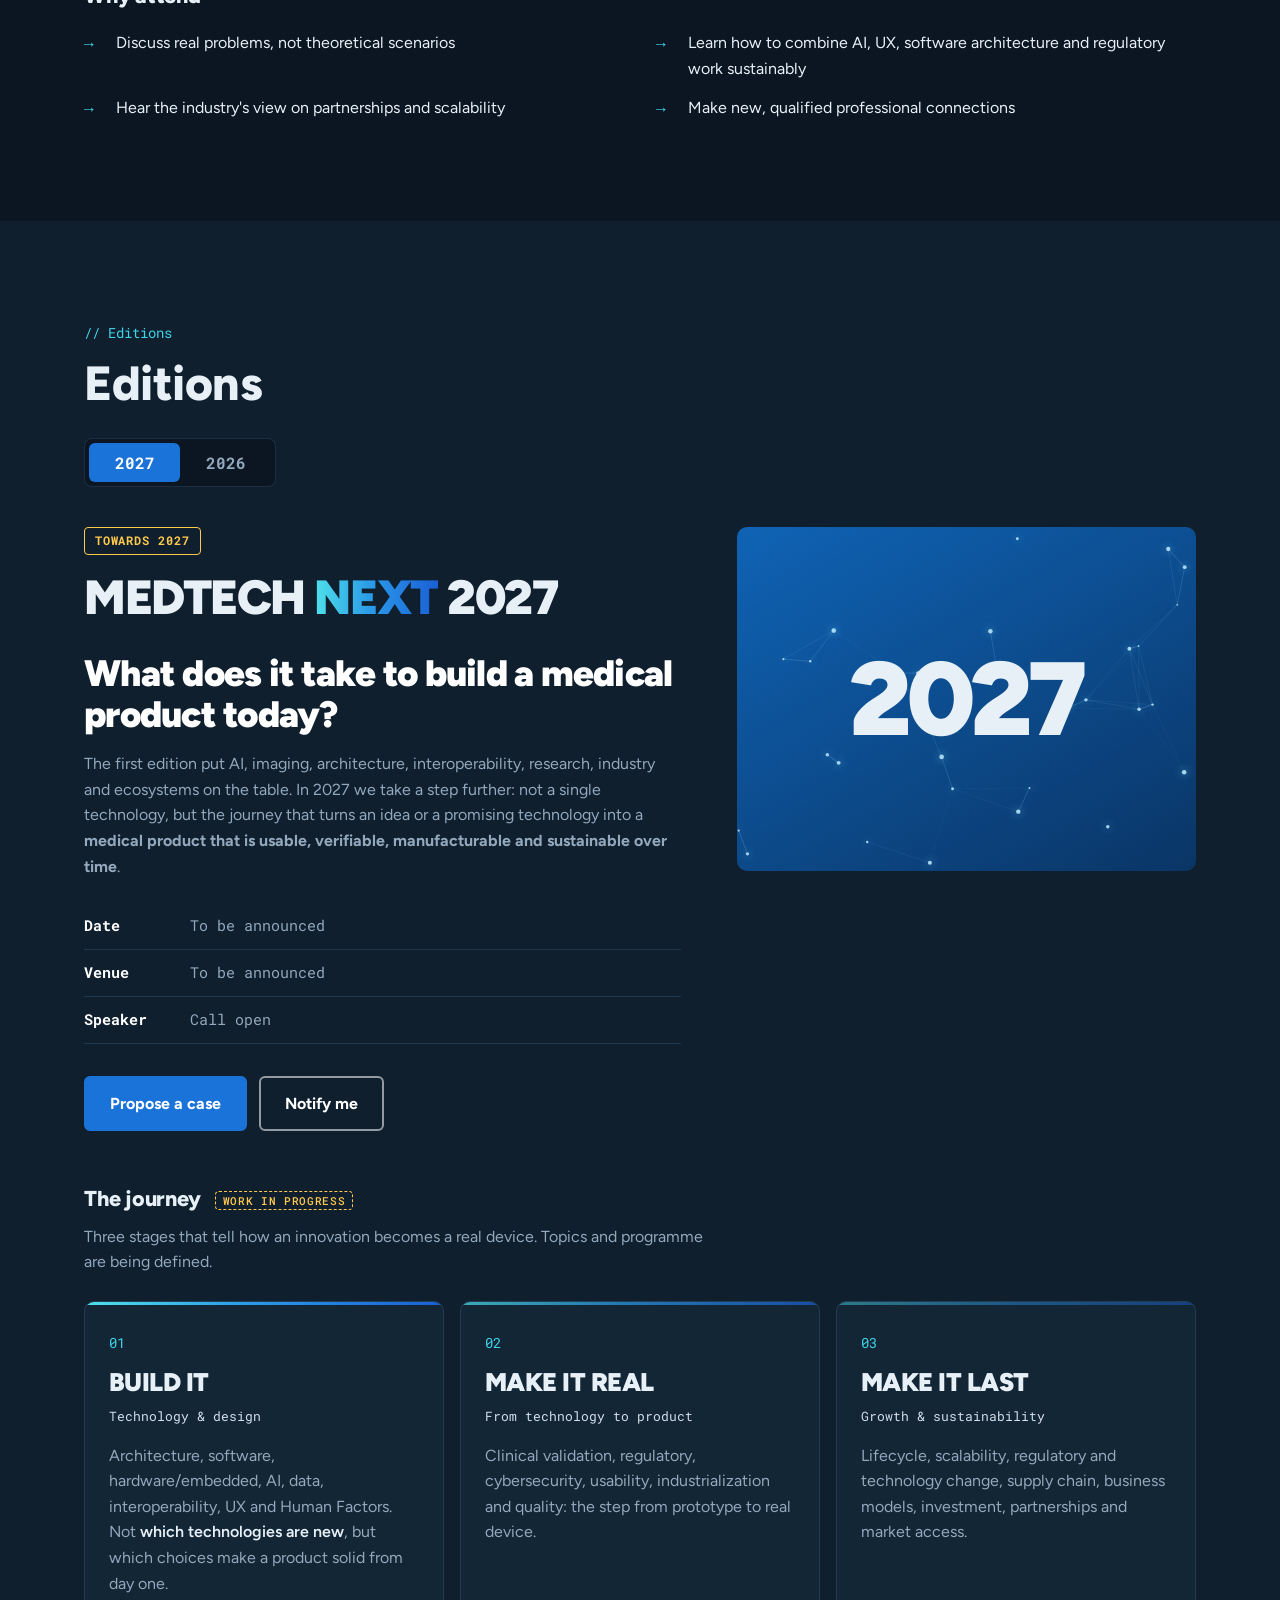
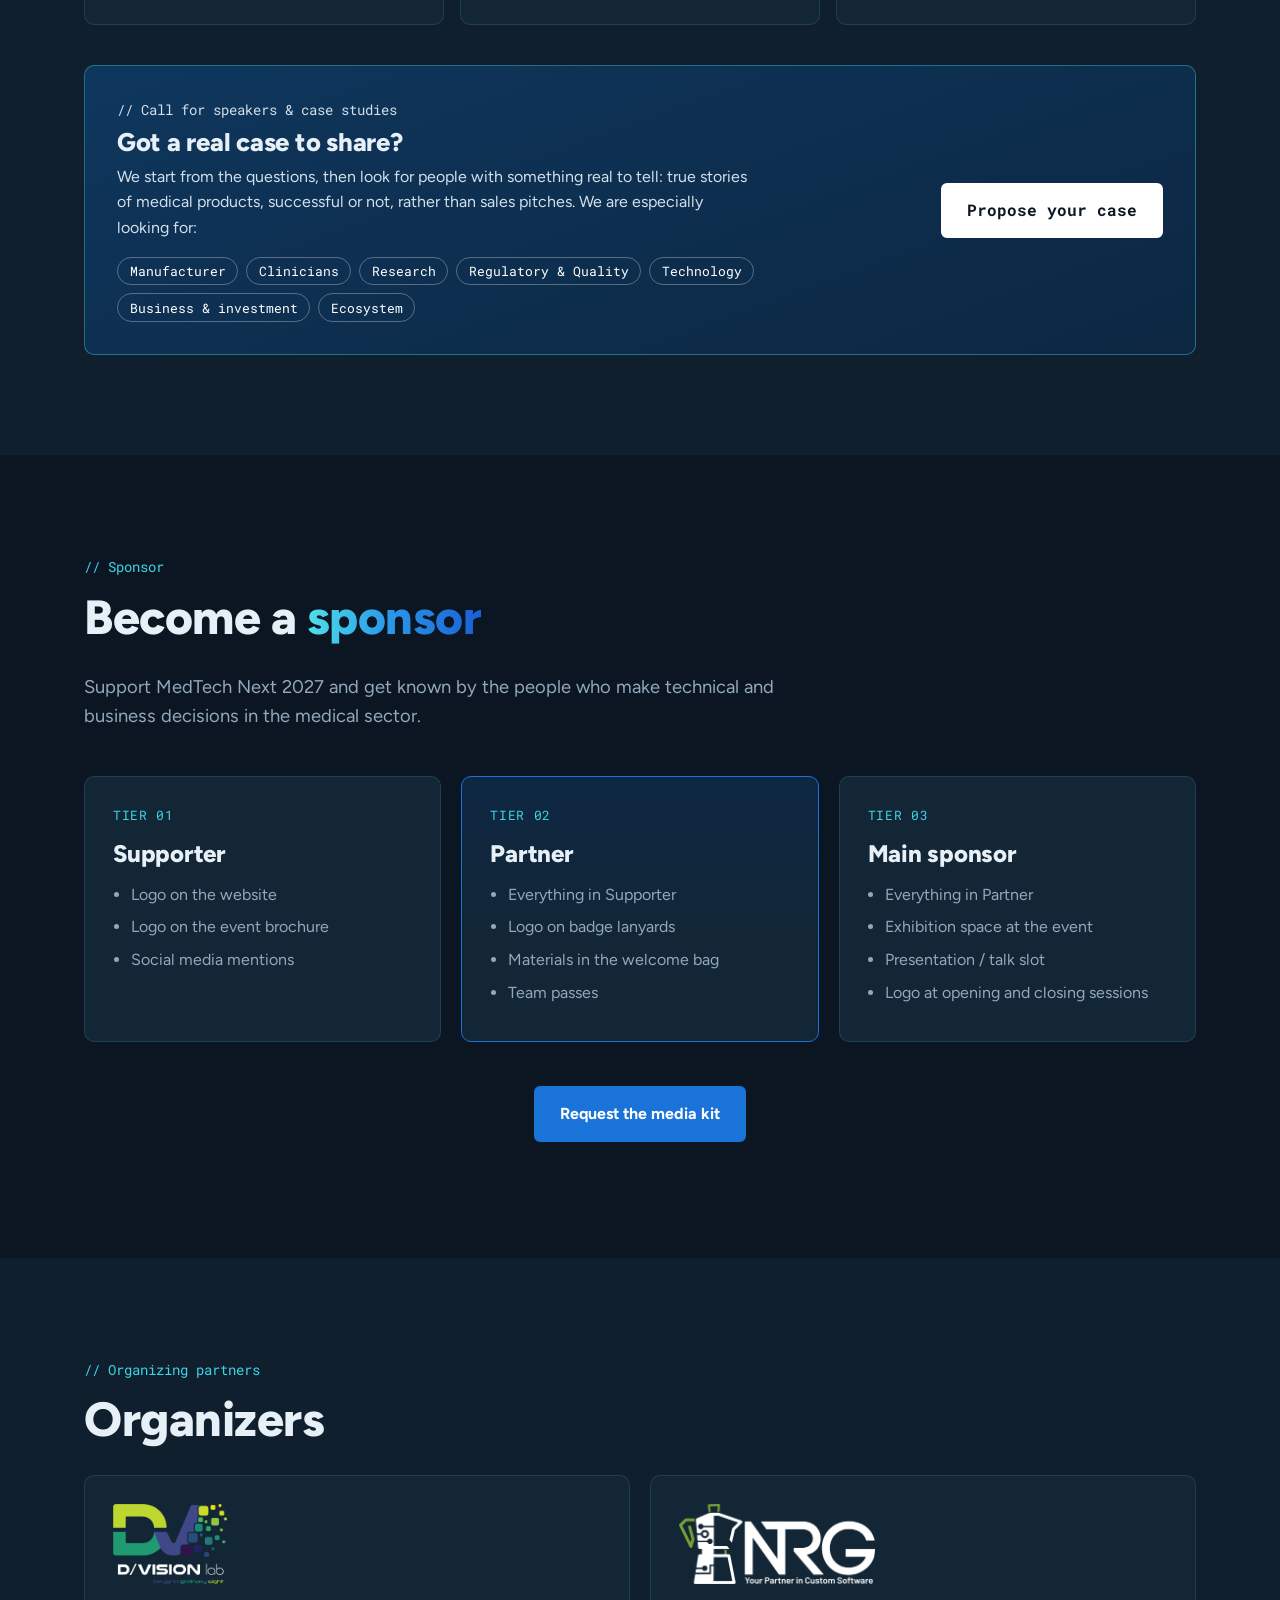
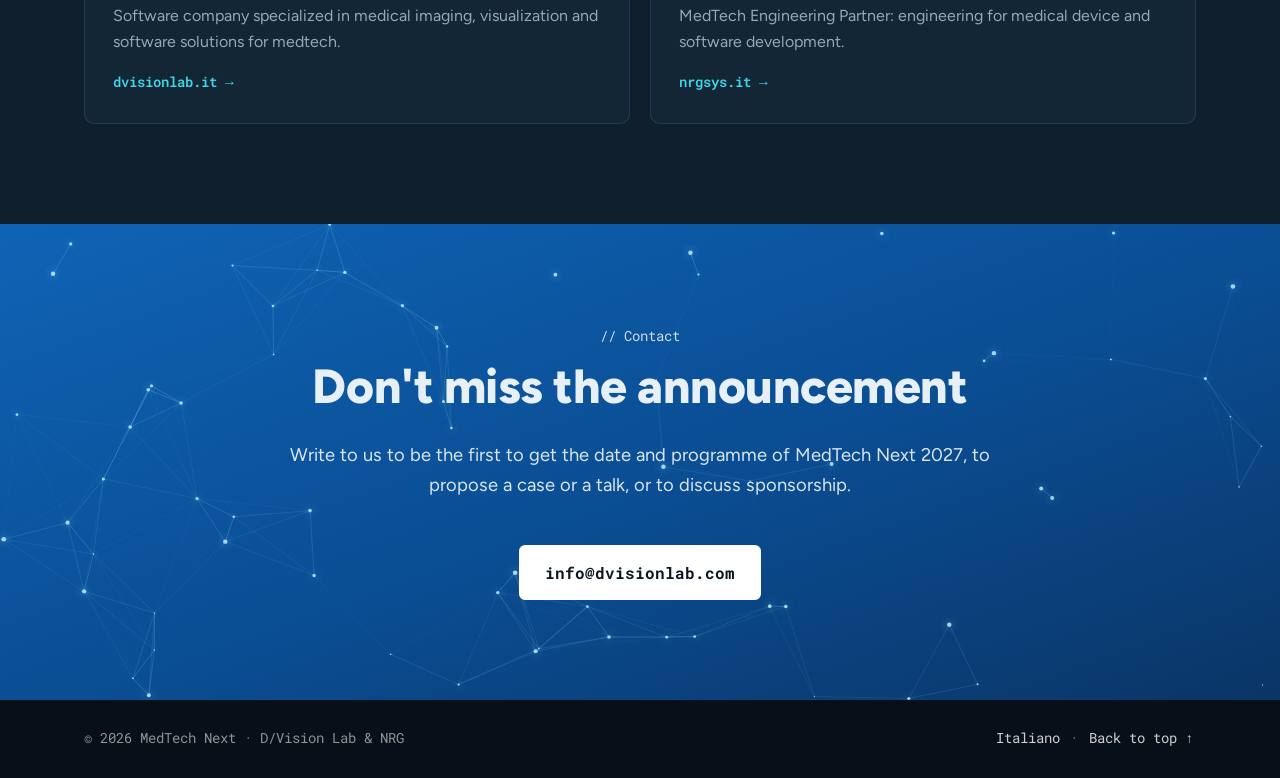
==== commit 0b294e62: "Keep hero buttons legible over the mouse-following dots The ghost button ("Rivivi il 2026") and the " ====
--- a/en/index.html
+++ b/en/index.html
@@ -255,7 +255,7 @@
 
   <link rel="preload" href="/assets/fonts/figtree-latin.woff2" as="font" type="font/woff2" crossorigin>
   <link rel="preload" href="/assets/fonts/roboto-mono-latin.woff2" as="font" type="font/woff2" crossorigin>
-  <link rel="stylesheet" href="/assets/css/style.css?v=068e3966">
+  <link rel="stylesheet" href="/assets/css/style.css?v=bccd08eb">
 </head>
 <body>
 
@@ -624,6 +624,6 @@
     </div>
   </footer>
 
-  <script src="/assets/js/main.js?v=068e3966"></script>
+  <script src="/assets/js/main.js?v=bccd08eb"></script>
 </body>
 </html>
--- a/assets/css/style.css
+++ b/assets/css/style.css
@@ -58,6 +58,14 @@
 .btn:hover { background: #2a86f0; border-color: #2a86f0; transform: translateY(-1px); }
 .btn-ghost { background: transparent; border-color: rgba(255,255,255,.55); }
 .btn-ghost:hover { background: rgba(255,255,255,.1); border-color: #fff; }
+/* Nell'apertura, sotto i bottoni e la scritta passa la rete di puntini che segue il mouse:
+   uno sfondo scuro semi-trasparente con sfocatura tiene leggibile il testo */
+.hero .btn-ghost {
+  background: rgba(6, 32, 66, .8); border-color: rgba(255,255,255,.65);
+  -webkit-backdrop-filter: blur(6px); backdrop-filter: blur(6px);
+}
+.hero .btn-ghost:hover { background: rgba(26, 84, 146, .88); border-color: #fff; }
+.hero .announce { background: rgba(5, 25, 50, .72); -webkit-backdrop-filter: blur(6px); backdrop-filter: blur(6px); }
 .btn-light { background: #fff; color: var(--ink); border-color: #fff; font-family: var(--mono); }
 .btn-light:hover { background: transparent; color: #fff; border-color: #fff; }
 .btn-small { padding: .45em 1em; font-size: .9rem; }
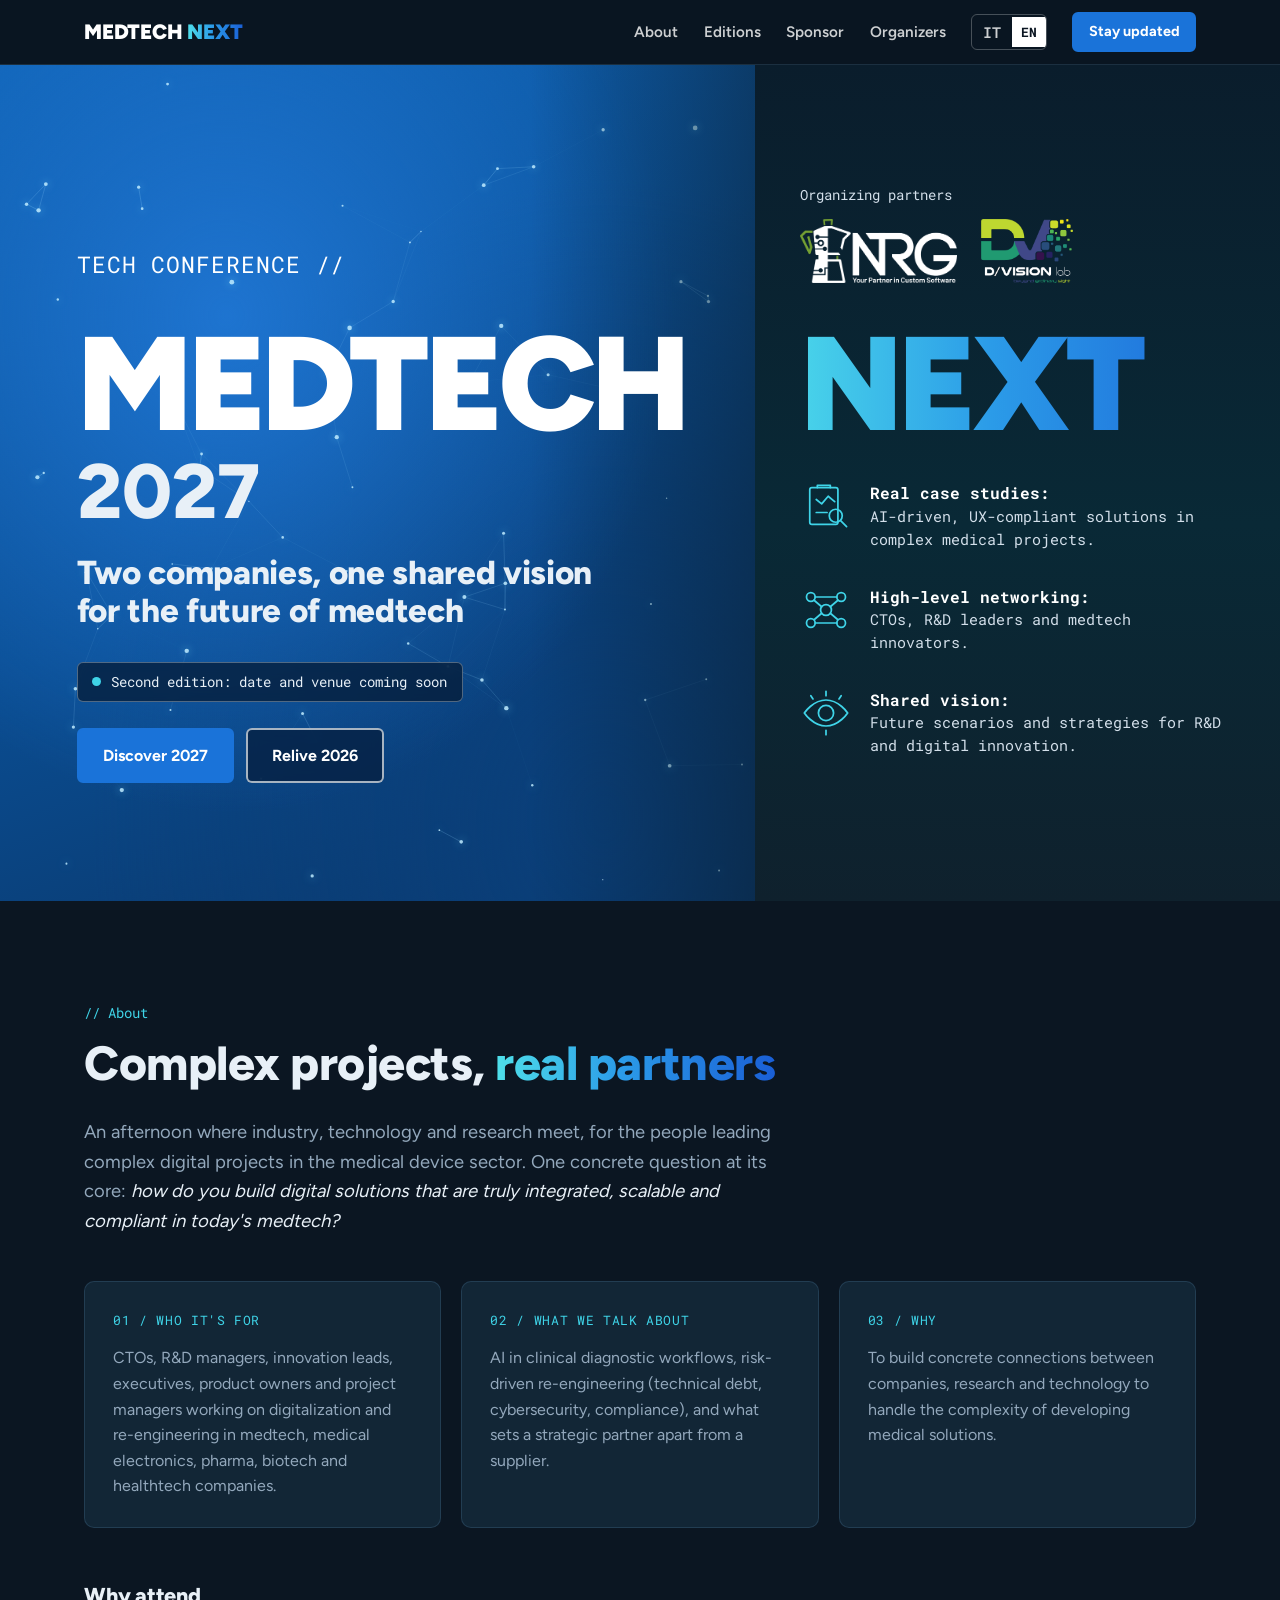
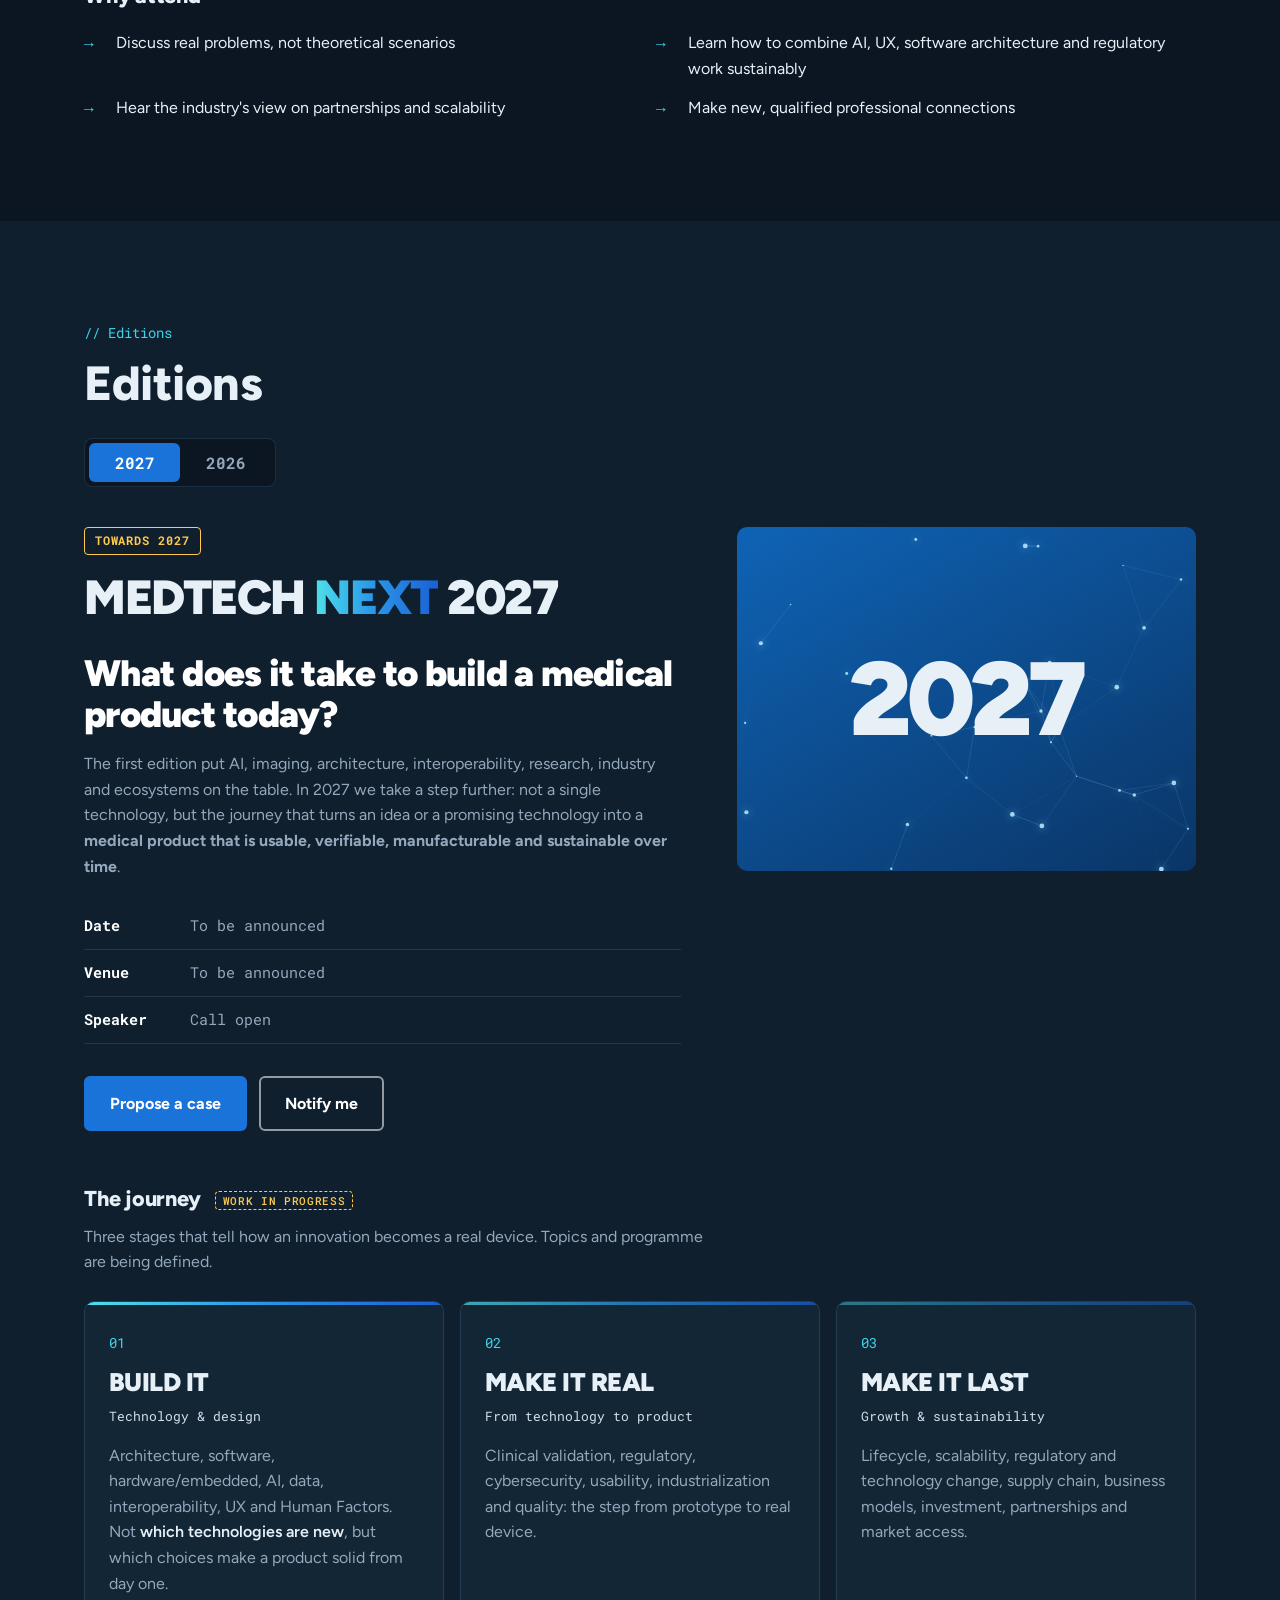
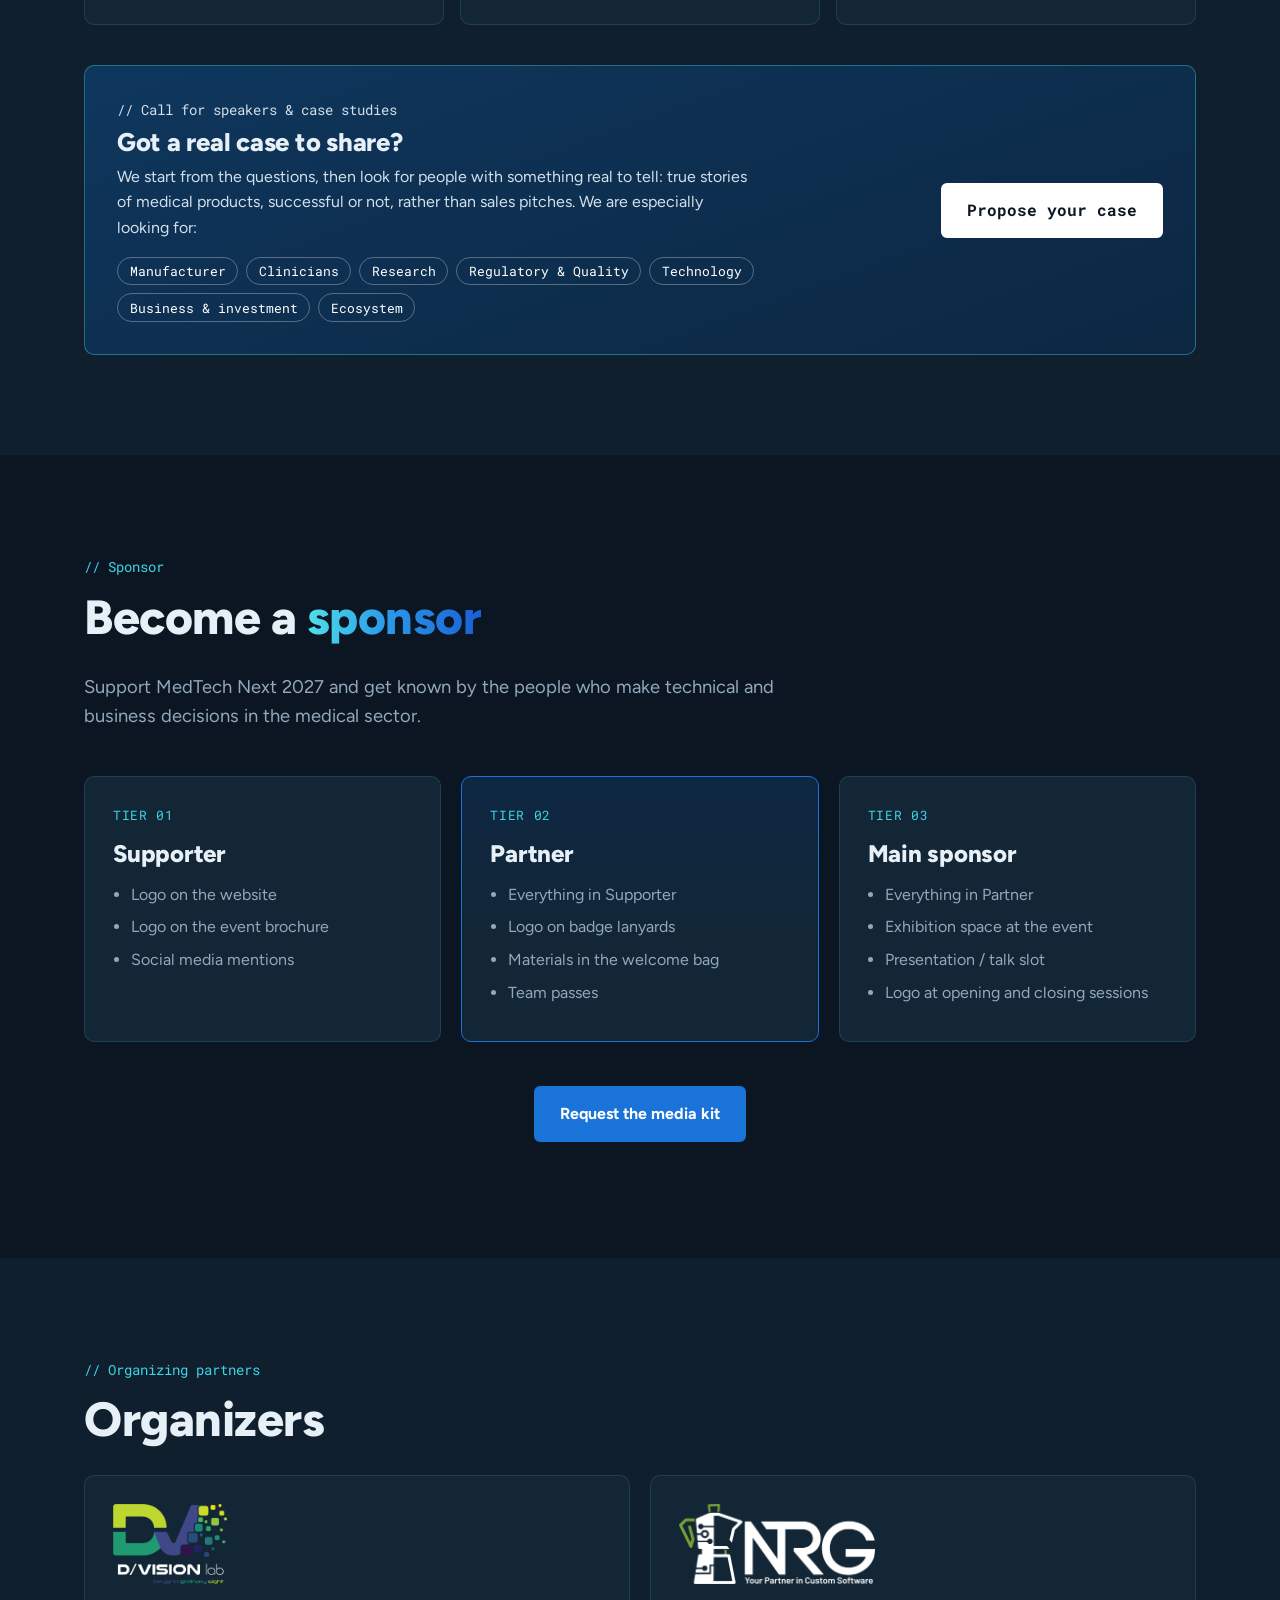
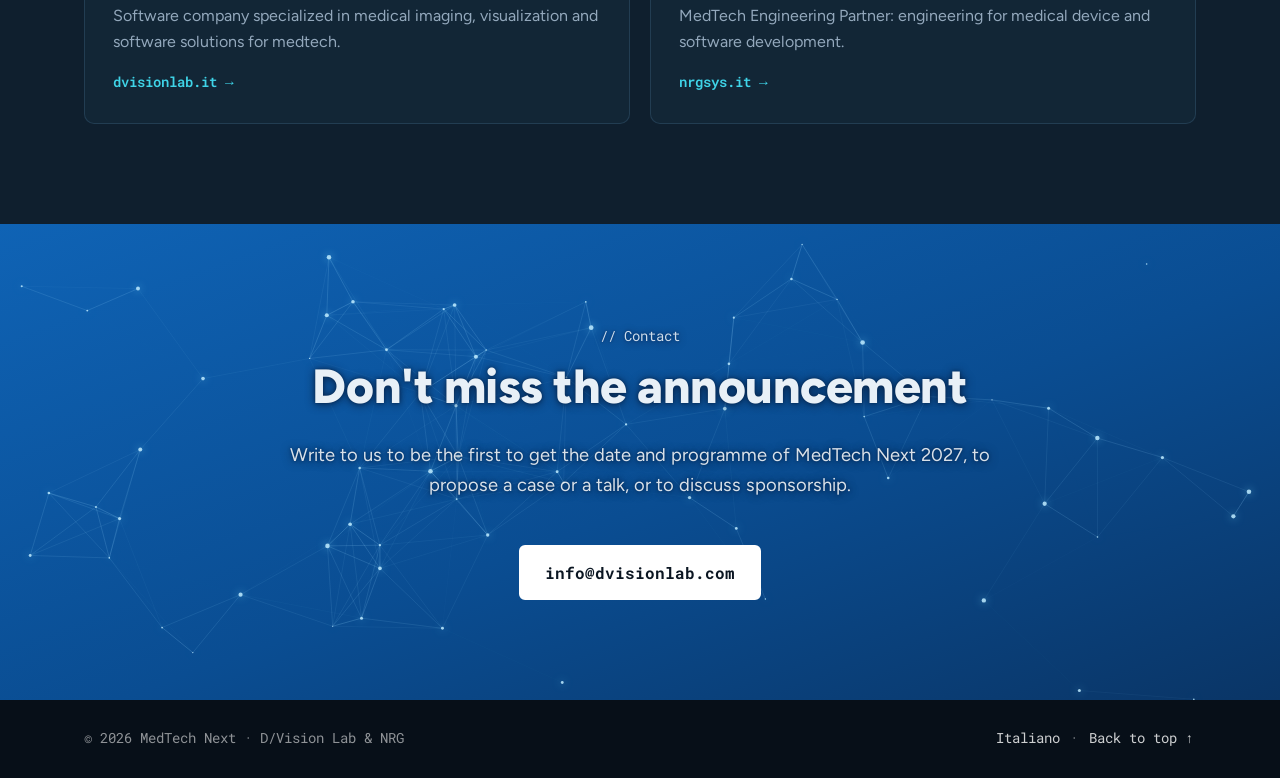
==== commit 6e9fad7a: "Keep the contact section legible over the mouse-following dots - The white email button turned fully" ====
--- a/en/index.html
+++ b/en/index.html
@@ -255,7 +255,7 @@
 
   <link rel="preload" href="/assets/fonts/figtree-latin.woff2" as="font" type="font/woff2" crossorigin>
   <link rel="preload" href="/assets/fonts/roboto-mono-latin.woff2" as="font" type="font/woff2" crossorigin>
-  <link rel="stylesheet" href="/assets/css/style.css?v=bccd08eb">
+  <link rel="stylesheet" href="/assets/css/style.css?v=efda236a">
 </head>
 <body>
 
@@ -624,6 +624,6 @@
     </div>
   </footer>
 
-  <script src="/assets/js/main.js?v=bccd08eb"></script>
+  <script src="/assets/js/main.js?v=efda236a"></script>
 </body>
 </html>
--- a/assets/css/style.css
+++ b/assets/css/style.css
@@ -67,7 +67,10 @@
 .hero .btn-ghost:hover { background: rgba(26, 84, 146, .88); border-color: #fff; }
 .hero .announce { background: rgba(5, 25, 50, .72); -webkit-backdrop-filter: blur(6px); backdrop-filter: blur(6px); }
 .btn-light { background: #fff; color: var(--ink); border-color: #fff; font-family: var(--mono); }
-.btn-light:hover { background: transparent; color: #fff; border-color: #fff; }
+.btn-light:hover {
+  background: rgba(6, 32, 66, .82); color: #fff; border-color: #fff;
+  -webkit-backdrop-filter: blur(6px); backdrop-filter: blur(6px);
+}
 .btn-small { padding: .45em 1em; font-size: .9rem; }
 
 /* Header */
@@ -268,6 +271,8 @@
 .cta-section .container { position: relative; z-index: 1; }
 .cta-section .kicker { color: #fff; opacity: .8; }
 .cta-section .section-lead { color: rgba(255,255,255,.85); }
+/* Il testo resta leggibile anche quando la rete di puntini gli passa dietro */
+.cta-section h2, .cta-section .section-lead, .cta-section .kicker { text-shadow: 0 1px 10px rgba(6, 32, 66, .95), 0 0 3px rgba(6, 32, 66, .7); }
 
 /* Footer */
 .site-footer { background: #070f18; color: rgba(255,255,255,.55); padding: 28px 0; font-size: .85rem; }
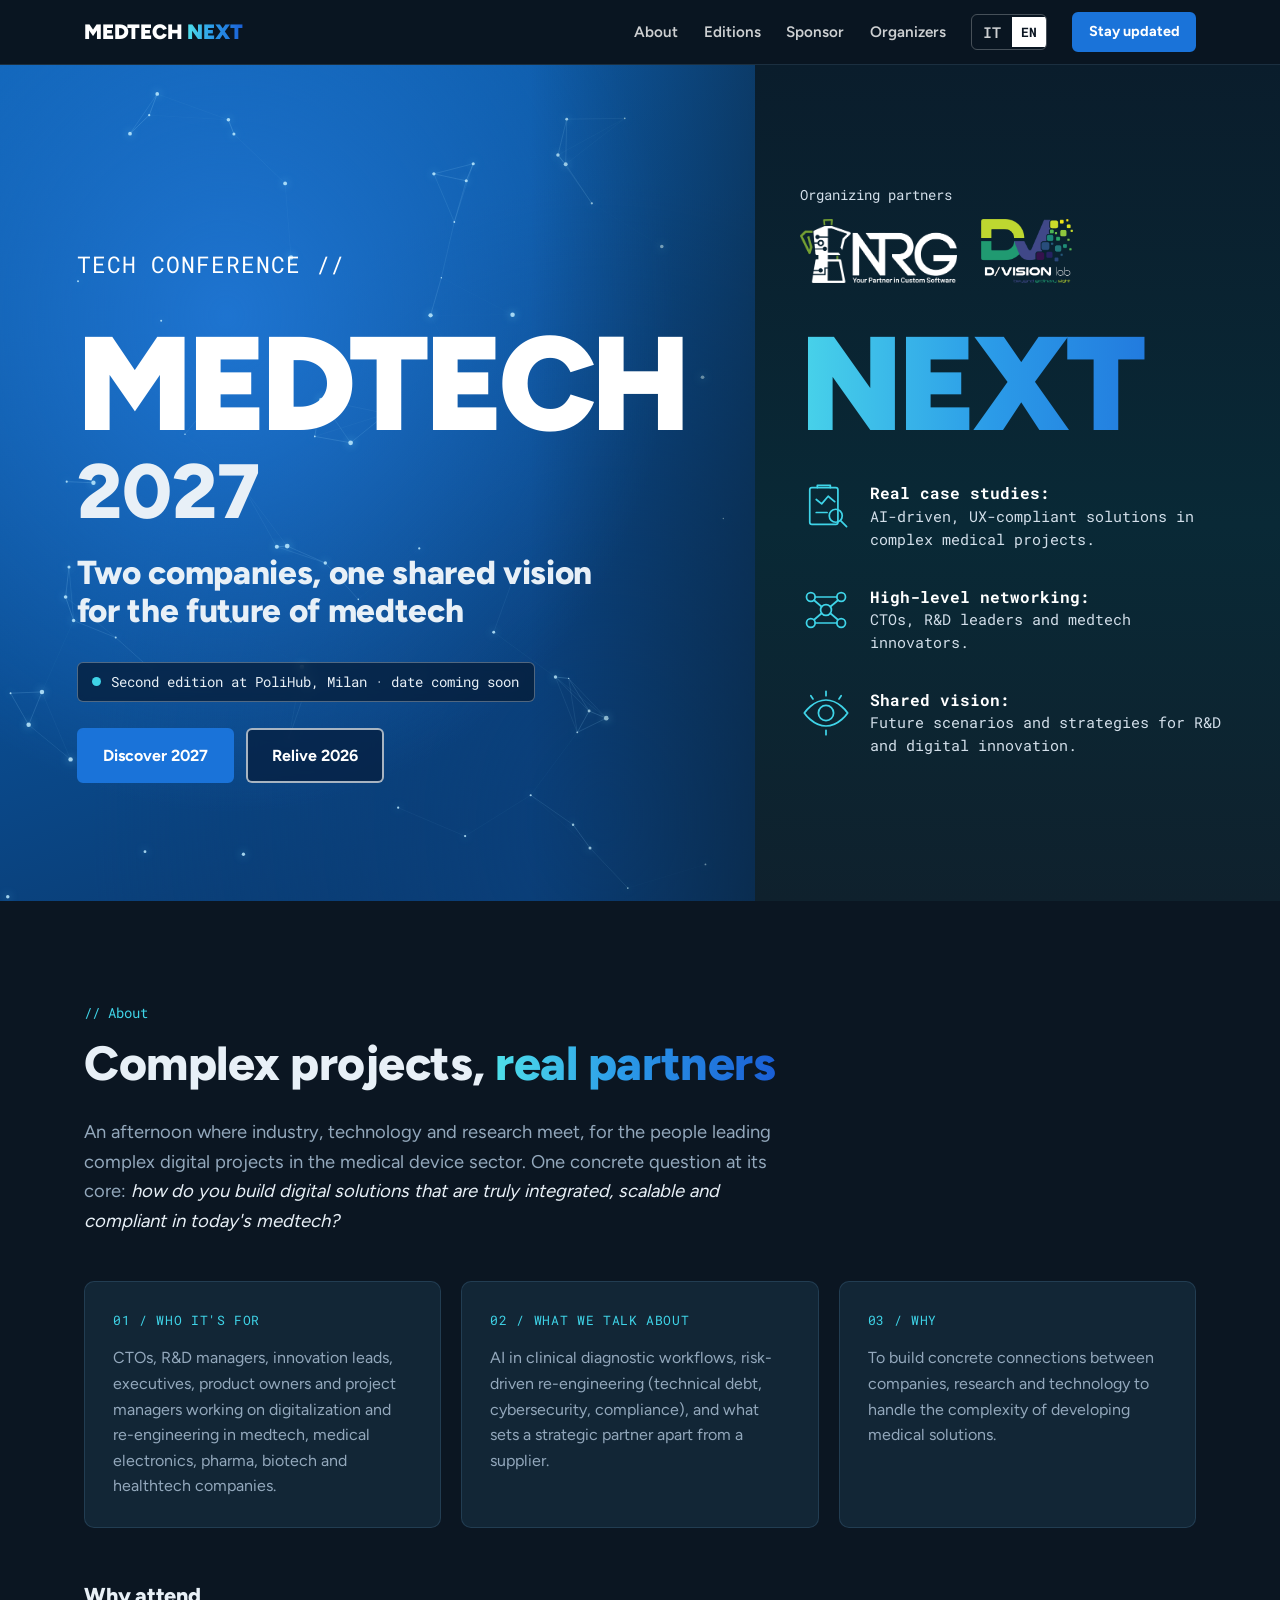
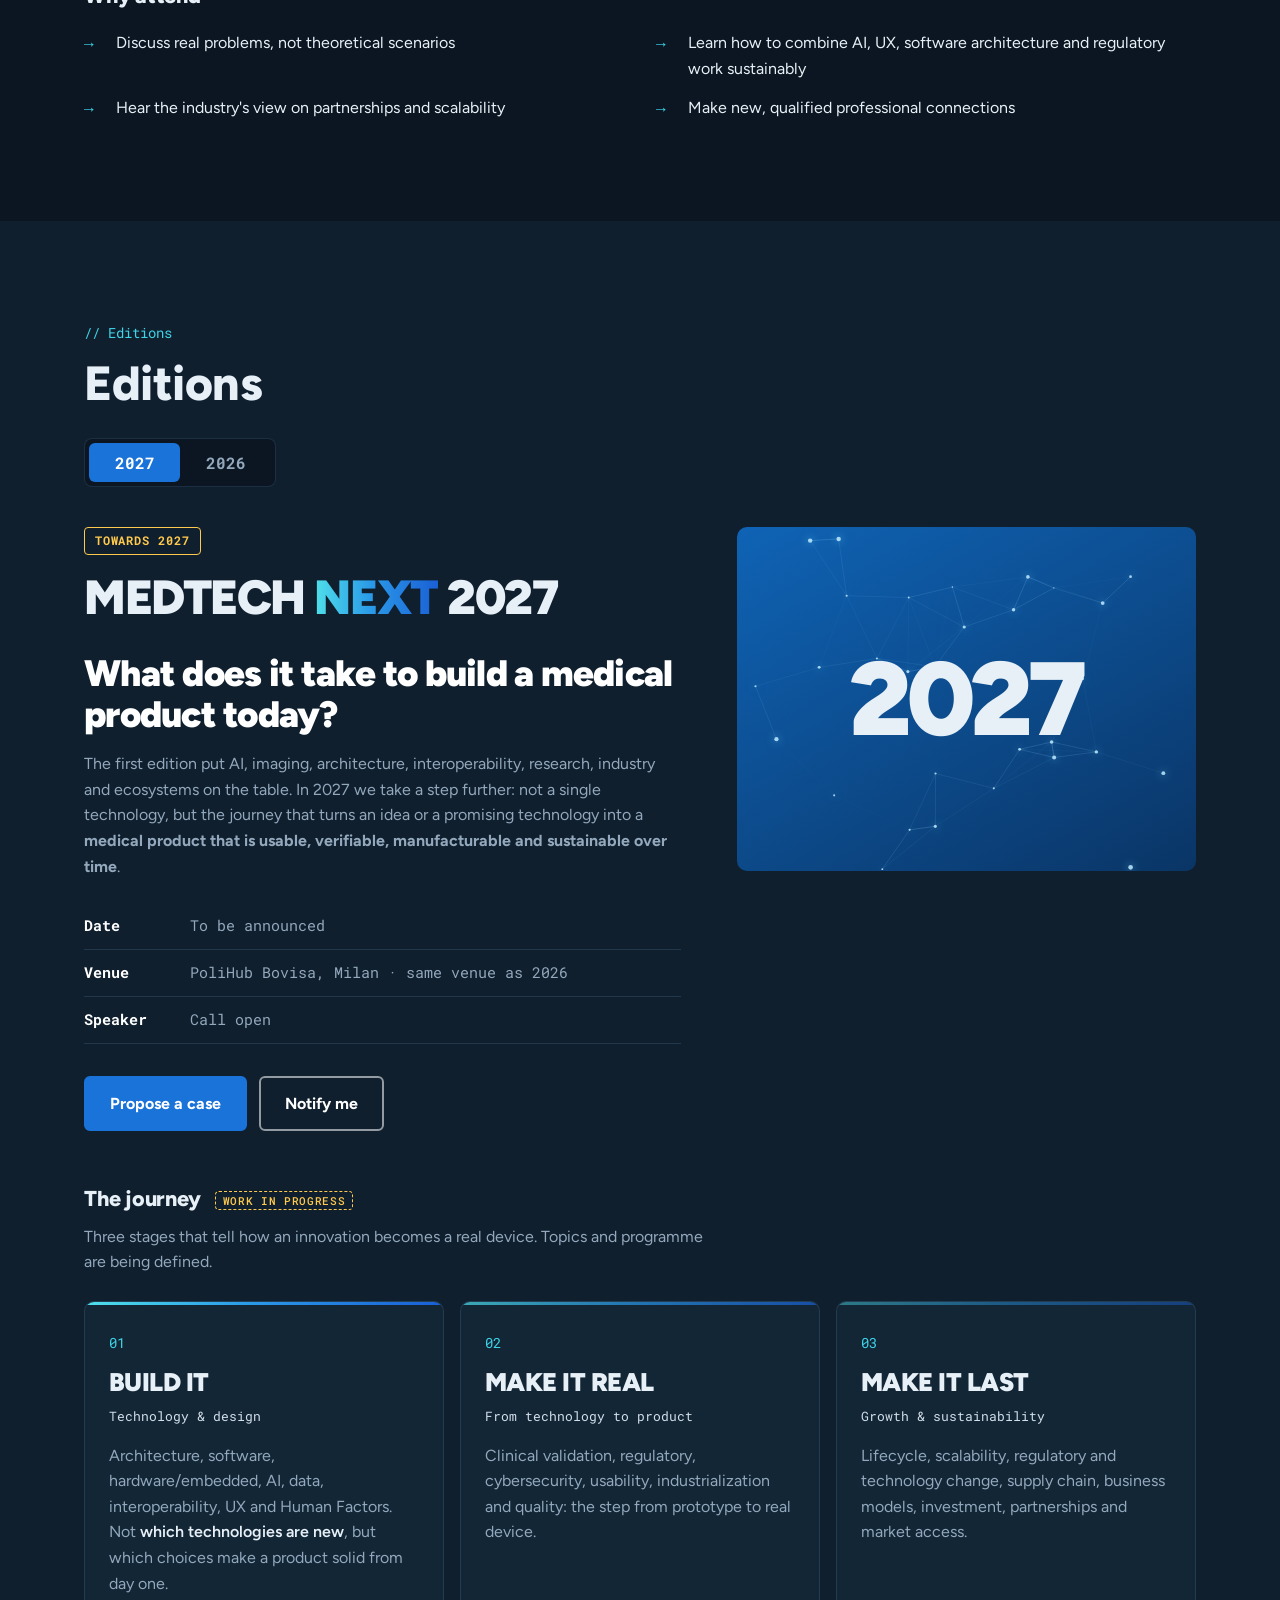
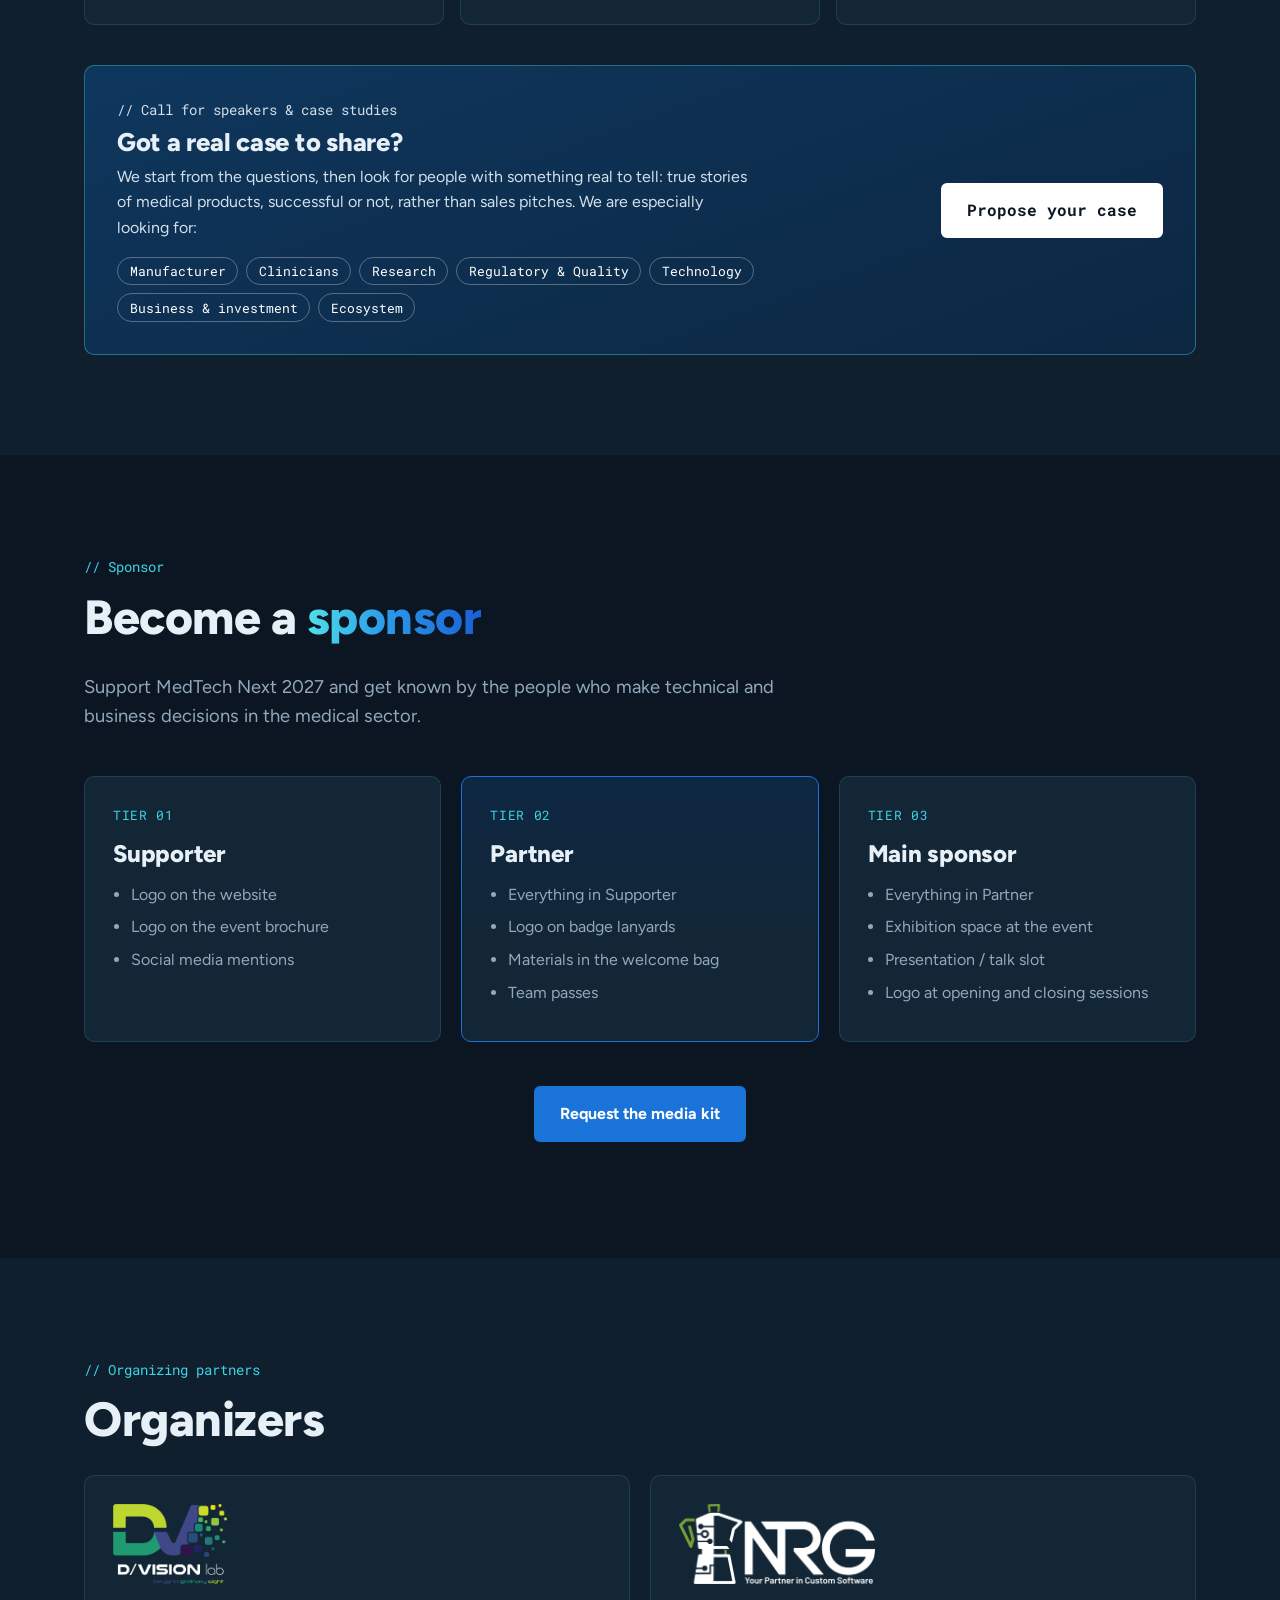
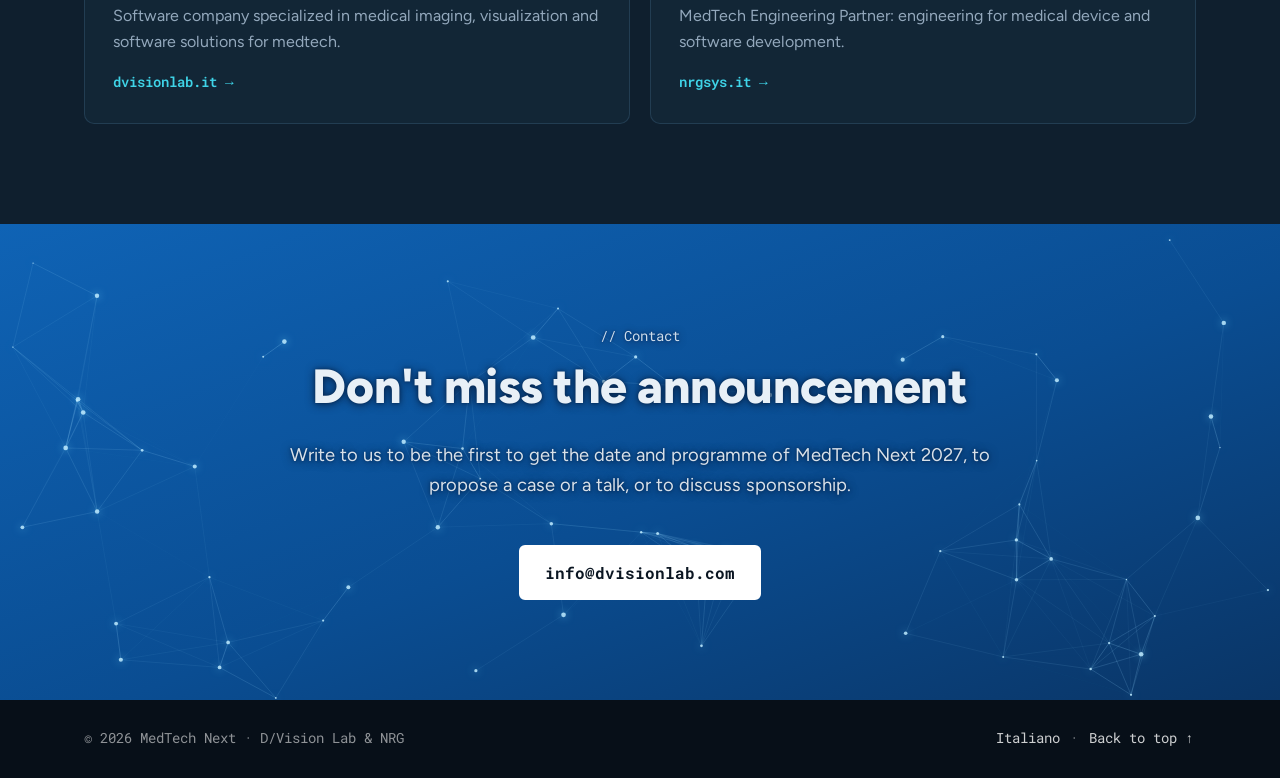
==== commit a347d511: "Announce that the 2027 edition is at PoliHub, Milan Venue confirmed (same as 2026); date still to be" ====
--- a/en/index.html
+++ b/en/index.html
@@ -301,7 +301,7 @@
         <p class="claim">Two companies, one shared vision for the future of medtech</p>
         <div class="announce mono">
           <span class="pulse" aria-hidden="true"></span>
-          Second edition: date and venue coming soon
+          Second edition at PoliHub, Milan · date coming soon
         </div>
         <div class="hero-cta">
           <a href="#edizione-2027" class="btn" data-tab-link="2027">Discover 2027</a>
@@ -386,7 +386,7 @@
               </p>
               <ul class="facts mono">
                 <li><strong>Date</strong><span>To be announced</span></li>
-                <li><strong>Venue</strong><span>To be announced</span></li>
+                <li><strong>Venue</strong><span>PoliHub Bovisa, Milan · same venue as 2026</span></li>
                 <li><strong>Speaker</strong><span>Call open</span></li>
               </ul>
               <div class="hero-cta">
